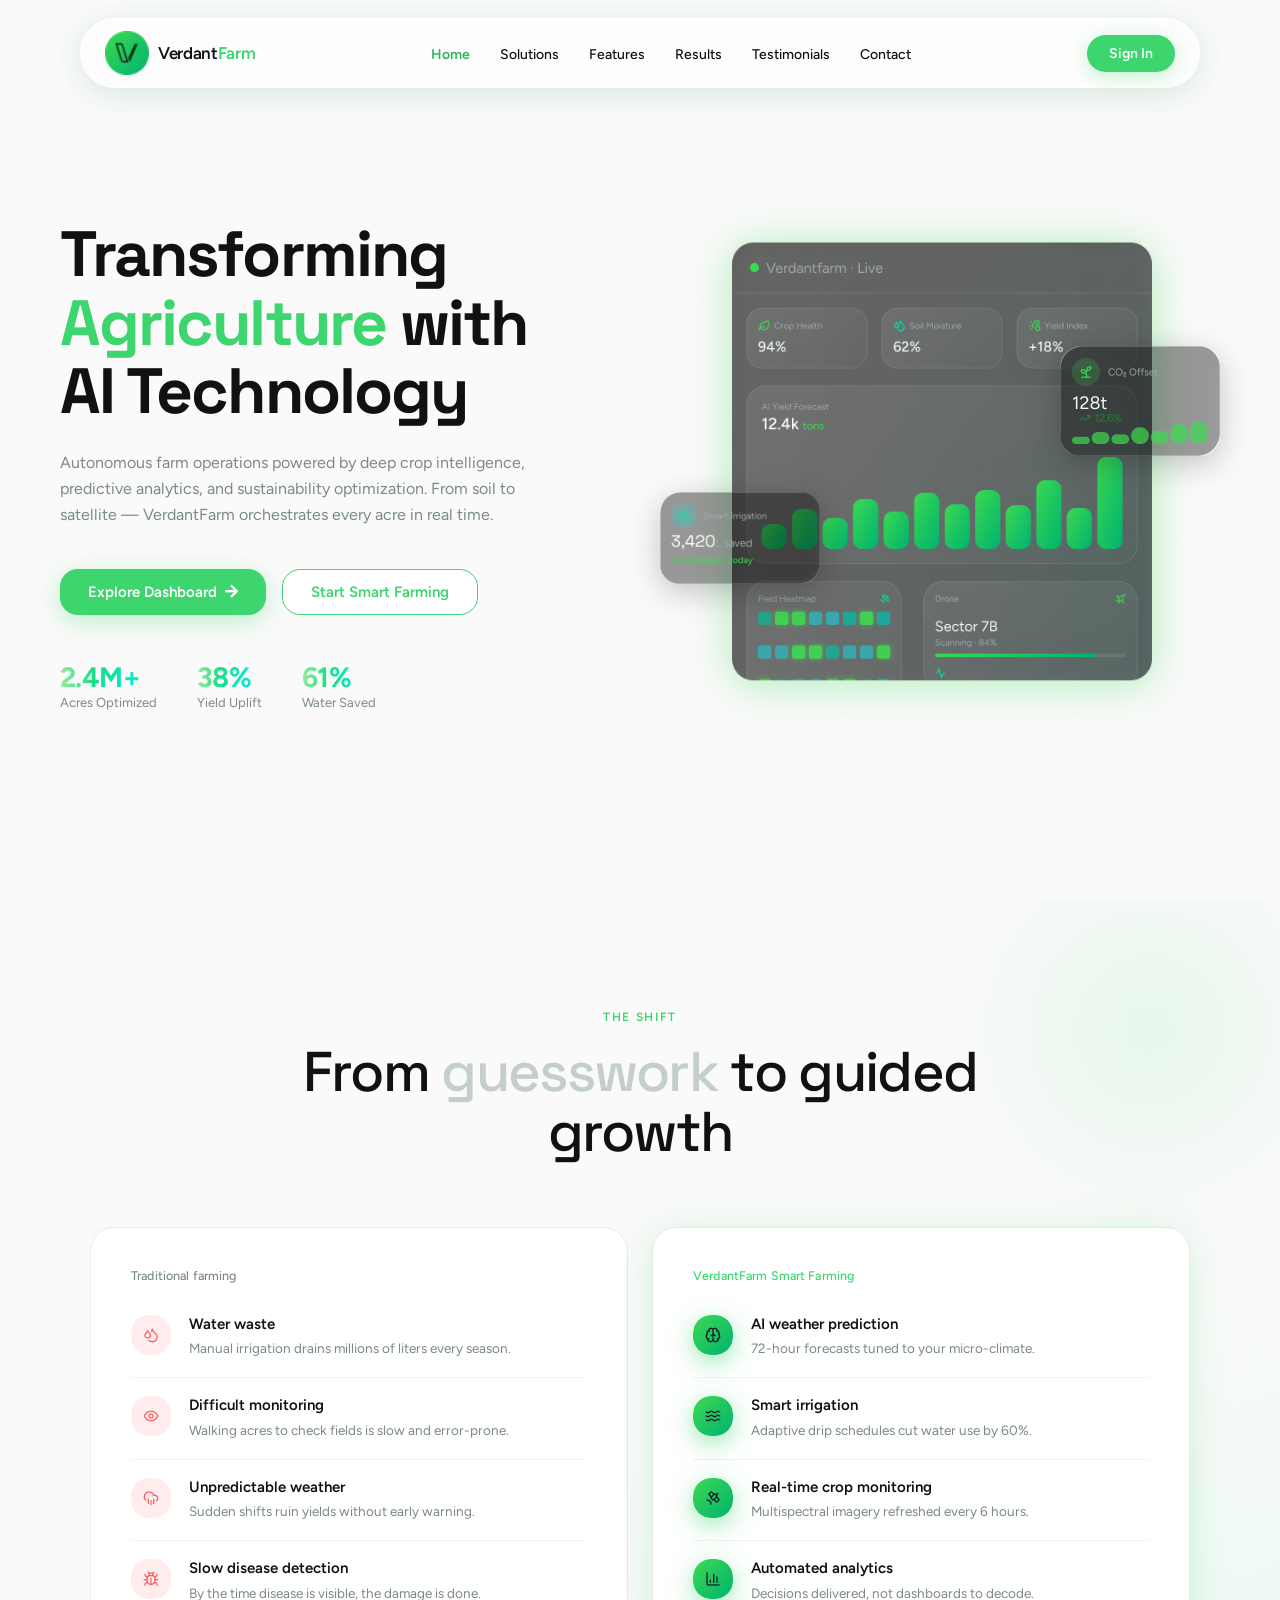
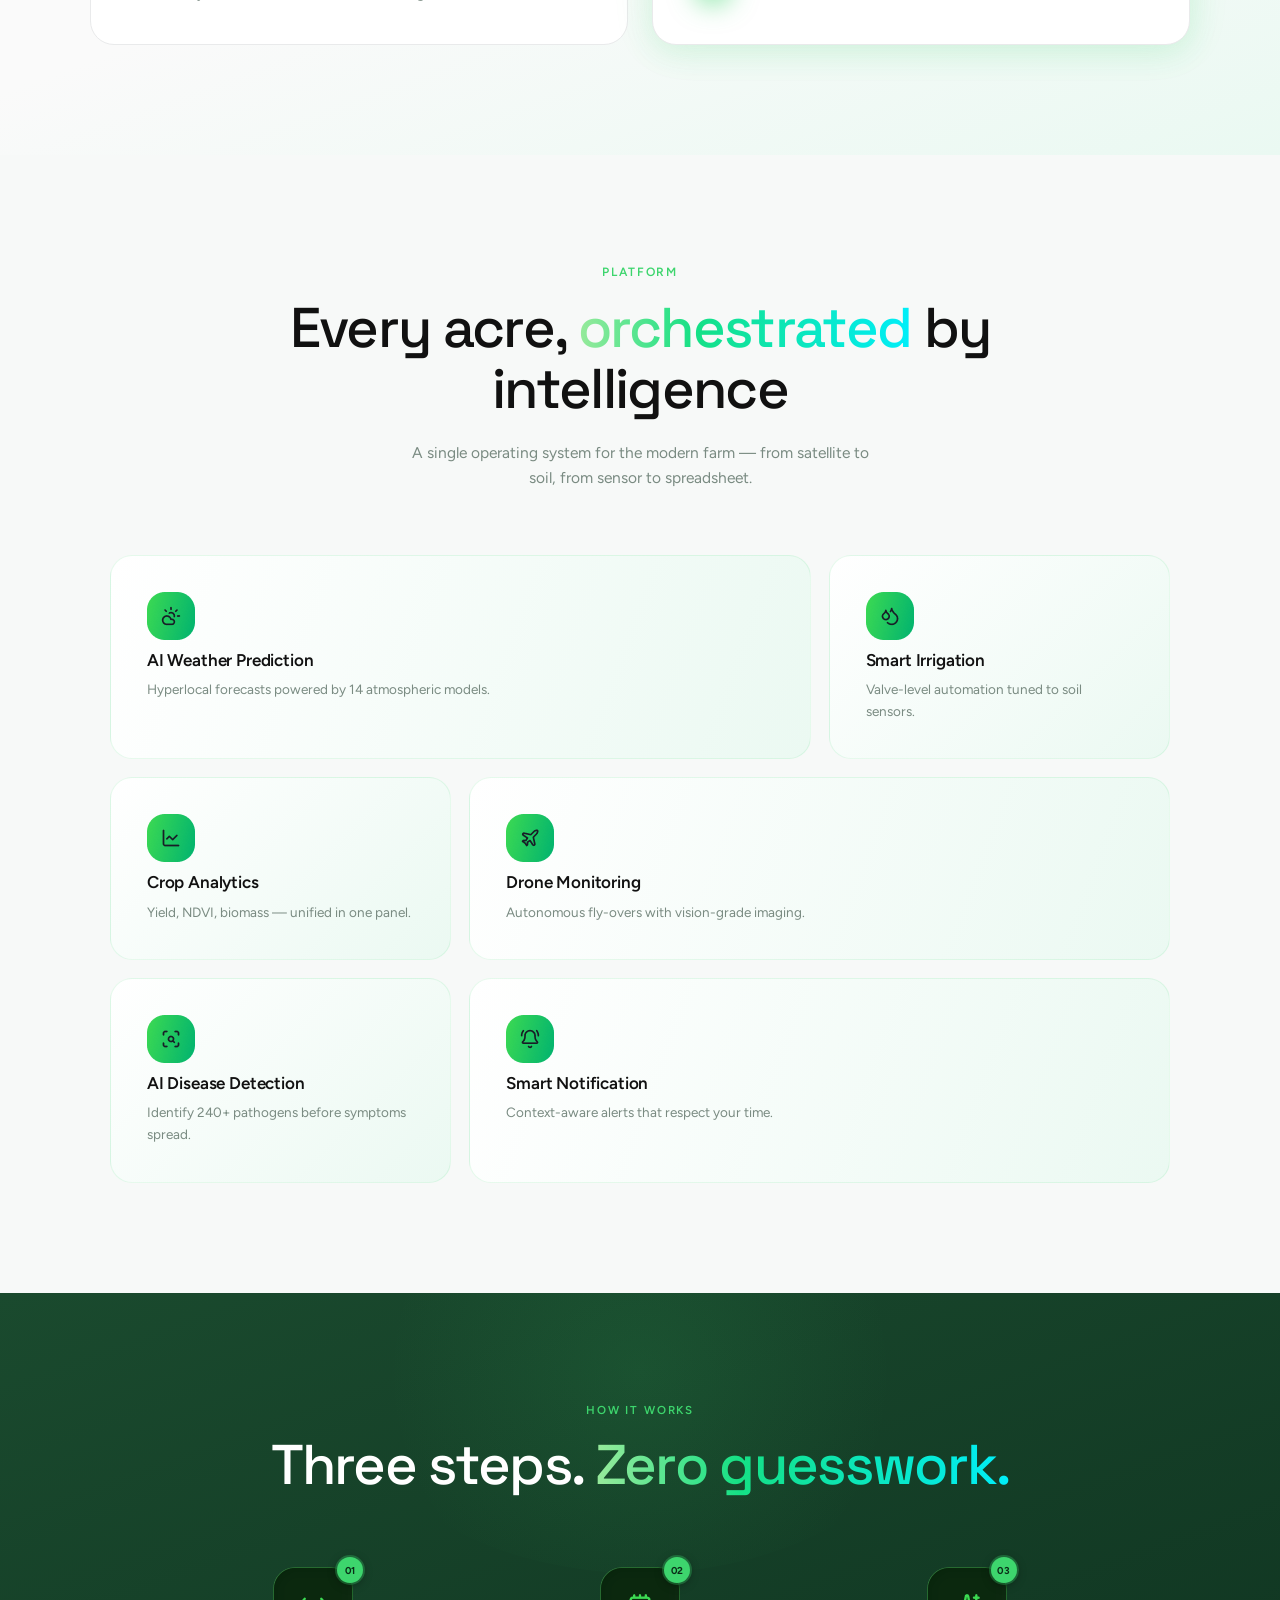
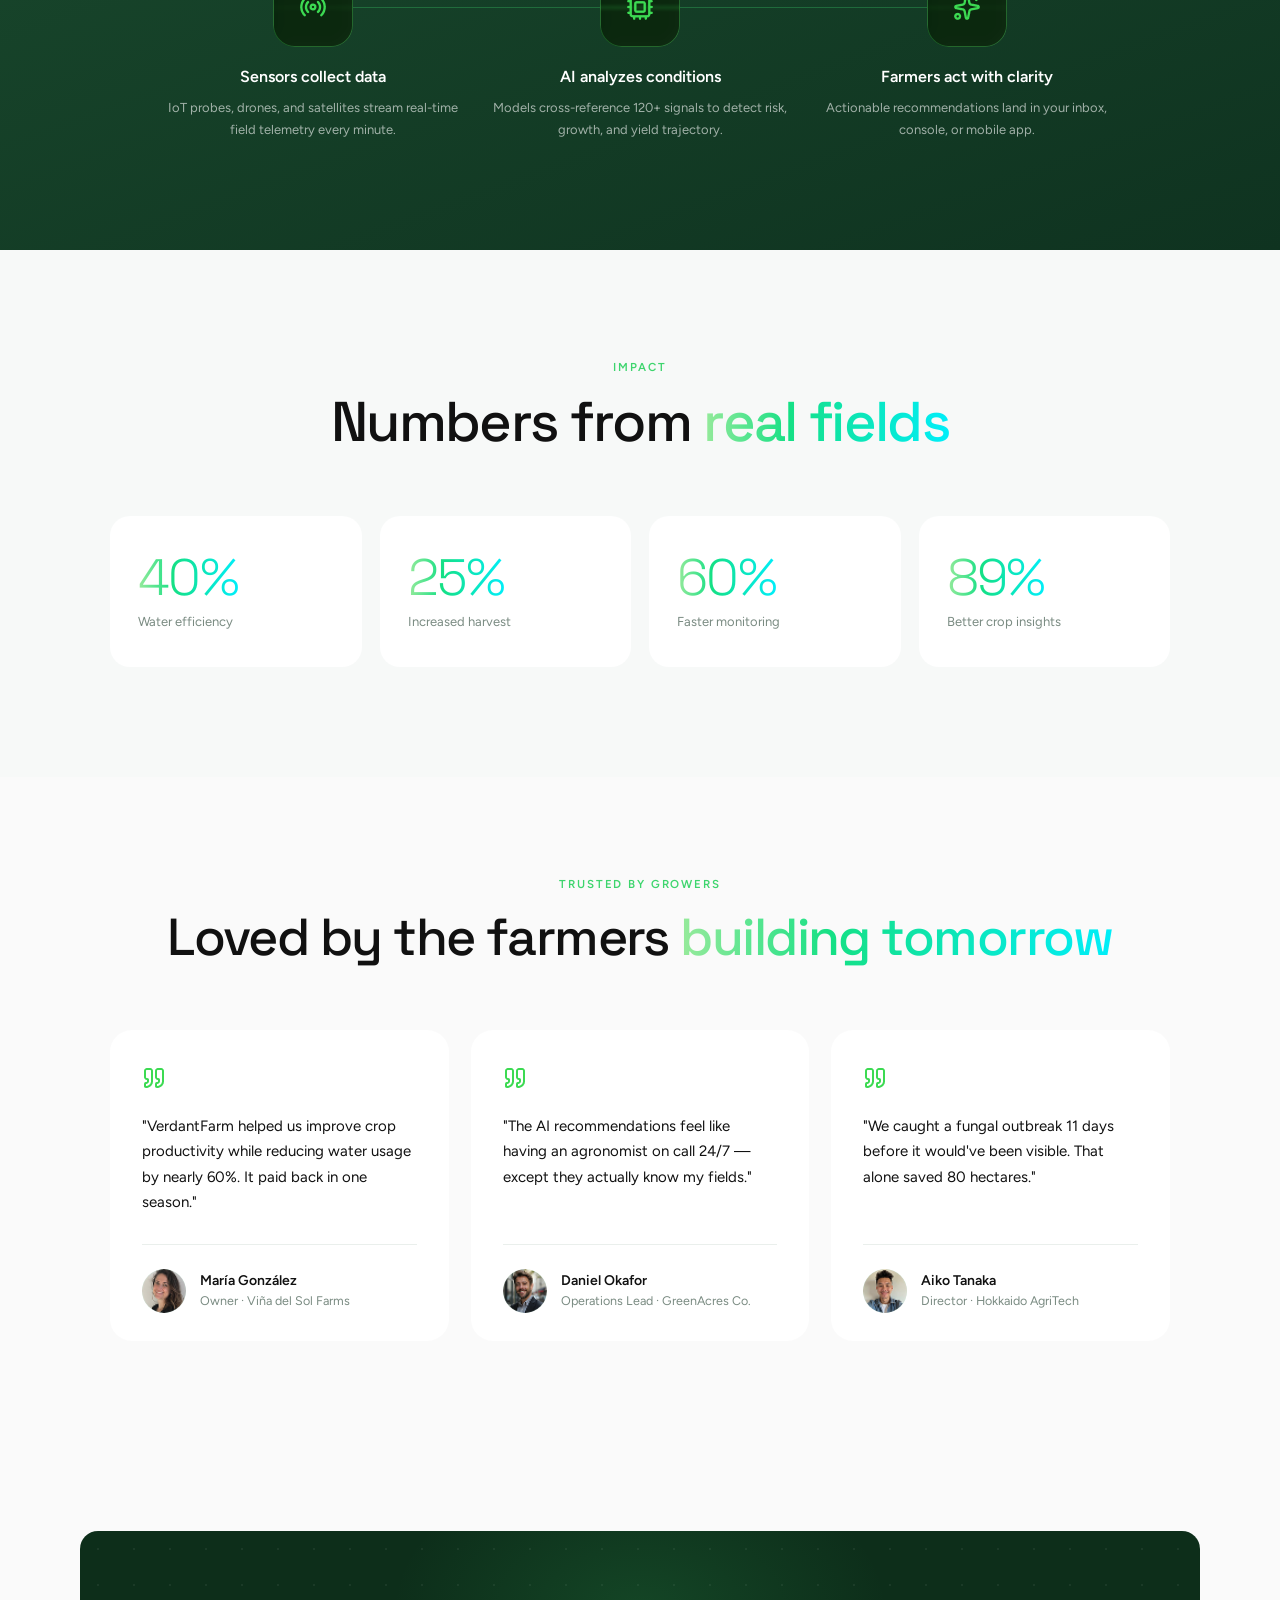
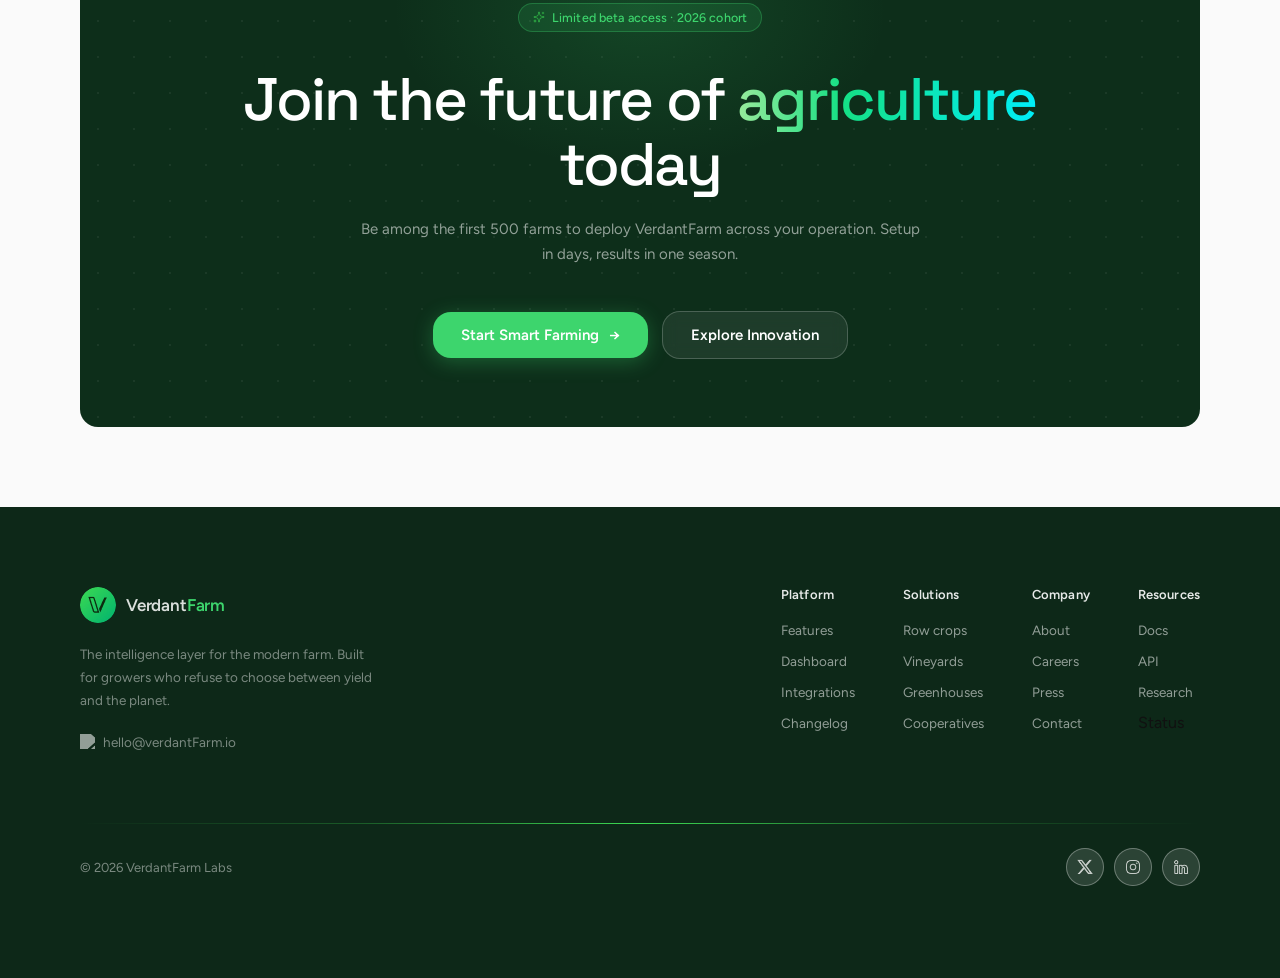
==== index.html @ 9d30378a "revisi-5" ====
<!doctype html>
<html lang="en">
  <head>
    <meta charset="UTF-8" />
    <meta name="viewport" content="width=device-width, initial-scale=1.0" />
    <title>VerdantFarm – Transforming Agriculture with AI Technology</title>

    <link rel="icon" href="resource/Logo.png" type="image/png">

    <link rel="preconnect" href="https://fonts.googleapis.com" />
    <link rel="preconnect" href="https://fonts.gstatic.com" crossorigin />
    <link href="https://fonts.googleapis.com/css2?family=Space+Grotesk:wght@400;500;600;700&family=Figtree:wght@300;400;500;600&display=swap" rel="stylesheet" />
    <link rel="stylesheet" href="https://cdnjs.cloudflare.com/ajax/libs/font-awesome/5.15.1/css/all.min.css" />

    <!-- jQuery -->
    <script src="https://cdnjs.cloudflare.com/ajax/libs/jquery/3.5.1/jquery.min.js"></script>

    <link rel="stylesheet" href="css/style.css" />
  </head>
  <body>

    <!-- ═══════════════ NAVBAR ═══════════════ -->
    <nav class="navbar" id="navbar">
      <a href="#" class="nav-logo">
        <img src="resource/Logo.png" alt="VerdantFarm Logo" class="img-logo" />
        <span class="nav-logo-text">Verdant<span>Farm</span></span>
      </a>

      <ul class="nav-links" id="nav-links">
        <li><a href="#home" class="nav-link active" data-section="home">Home</a></li>
        <li><a href="#solutions" class="nav-link" data-section="solutions">Solutions</a></li>
        <li><a href="#features" class="nav-link" data-section="features">Features</a></li>
        <li><a href="#results" class="nav-link" data-section="results">Results</a></li>
        <li><a href="#testimonials" class="nav-link" data-section="testimonials">Testimonials</a></li>
        <li><a href="#contact" class="nav-link" data-section="contact">Contact</a></li>
      </ul>

      <div class="nav-right">
        <a href="#" class="btn-signin">Sign In</a>
        <button class="hamburger" id="hamburger" aria-label="Toggle menu" aria-expanded="false">
          <span></span>
          <span></span>
          <span></span>
        </button>
      </div>
    </nav>

    <!-- Mobile Menu Overlay -->
    <div class="mobile-menu" id="mobile-menu">
      <ul class="mobile-nav-links">
        <li><a href="#home" class="mobile-nav-link" data-section="home">Home</a></li>
        <li><a href="#solutions" class="mobile-nav-link" data-section="solutions">Solutions</a></li>
        <li><a href="#features" class="mobile-nav-link" data-section="features">Features</a></li>
        <li><a href="#results" class="mobile-nav-link" data-section="results">Results</a></li>
        <li><a href="#testimonials" class="mobile-nav-link" data-section="testimonials">Testimonials</a></li>
        <li><a href="#contact" class="mobile-nav-link" data-section="contact">Contact</a></li>
      </ul>
      <a href="#" class="btn-signin mobile-signin">Sign In</a>
    </div>

    <!-- ═══════════════ HERO ═══════════════ -->
    <section class="hero" id="home">
      <div class="hero-left">
        <h1 class="hero-title">
          Transforming<br />
          <span class="accent">Agriculture</span> with<br />
          AI Technology
        </h1>
        <p class="hero-sub">
          Autonomous farm operations powered by deep crop intelligence,
          predictive analytics, and sustainability optimization. From soil to
          satellite — VerdantFarm orchestrates every acre in real time.
        </p>
        <div class="hero-cta">
          <a href="#" class="btn-primary">Explore Dashboard <i class="fas fa-arrow-right"></i></a>
          <a href="#" class="btn-outline">Start Smart Farming</a>
        </div>
        <div class="hero-stats">
          <div class="stat-item">
            <div class="stat-num">2.4M+</div>
            <div class="stat-label">Acres Optimized</div>
          </div>
          <div class="stat-item">
            <div class="stat-num">38%</div>
            <div class="stat-label">Yield Uplift</div>
          </div>
          <div class="stat-item">
            <div class="stat-num">61%</div>
            <div class="stat-label">Water Saved</div>
          </div>
        </div>
      </div>

      <div class="hero-right">
        <div class="glow-blob"></div>
        <div class="dashboard-wrapper">
          <img class="dashboard-img" src="resource/Hero-banner.png" alt="VerdantFarm Live Dashboard" />
          <div class="badge-co2">
            <img src="resource/div.absolute (1).png" alt="" />
          </div>
          <div class="badge-irrigation">
            <img src="resource/div.absolute (5).png" alt="" />
          </div>
        </div>
      </div>
    </section>

    <!-- ═══════════════ THE SHIFT ═══════════════ -->
    <section class="shift-section" id="solutions">
      <div class="shift-header">
        <p class="shift-eyebrow">The Shift</p>
        <h2 class="shift-title">From <span class="faded">guesswork</span> to guided<br />growth</h2>
      </div>

      <div class="shift-grid">
        <div class="card card-traditional">
          <p class="card-label">Traditional farming</p>
          <div class="feature-row">
            <img src="resource/pink-icon-1.png" alt="Water waste icon" />
            <div class="feature-text">
              <p class="feature-title">Water waste</p>
              <p class="feature-desc">Manual irrigation drains millions of liters every season.</p>
            </div>
          </div>
          <div class="feature-row">
            <img src="resource/pink-icon-2.png" alt="Monitoring icon" />
            <div class="feature-text">
              <p class="feature-title">Difficult monitoring</p>
              <p class="feature-desc">Walking acres to check fields is slow and error-prone.</p>
            </div>
          </div>
          <div class="feature-row">
            <img src="resource/pink-icon-3.png" alt="Weather icon" />
            <div class="feature-text">
              <p class="feature-title">Unpredictable weather</p>
              <p class="feature-desc">Sudden shifts ruin yields without early warning.</p>
            </div>
          </div>
          <div class="feature-row">
            <img src="resource/pink-icon-4.png" alt="Disease icon" />
            <div class="feature-text">
              <p class="feature-title">Slow disease detection</p>
              <p class="feature-desc">By the time disease is visible, the damage is done.</p>
            </div>
          </div>
        </div>

        <div class="card card-smart">
          <p class="card-label">VerdantFarm Smart Farming</p>
          <div class="feature-row">
            <img src="resource/green-icon-1.png" alt="AI weather icon" class="shadow-icon" />
            <div class="feature-text">
              <p class="feature-title">AI weather prediction</p>
              <p class="feature-desc">72-hour forecasts tuned to your micro-climate.</p>
            </div>
          </div>
          <div class="feature-row">
            <img src="resource/green-icon-2.png" alt="Irrigation icon" class="shadow-icon" />
            <div class="feature-text">
              <p class="feature-title">Smart irrigation</p>
              <p class="feature-desc">Adaptive drip schedules cut water use by 60%.</p>
            </div>
          </div>
          <div class="feature-row">
            <img src="resource/green-icon-3.png" alt="Crop monitoring icon" class="shadow-icon" />
            <div class="feature-text">
              <p class="feature-title">Real-time crop monitoring</p>
              <p class="feature-desc">Multispectral imagery refreshed every 6 hours.</p>
            </div>
          </div>
          <div class="feature-row">
            <img src="resource/green-icon-4.png" alt="Analytics icon" class="shadow-icon" />
            <div class="feature-text">
              <p class="feature-title">Automated analytics</p>
              <p class="feature-desc">Decisions delivered, not dashboards to decode.</p>
            </div>
          </div>
        </div>
      </div>
    </section>

    <!-- ═══════════════ PLATFORM ═══════════════ -->
    <section class="platform-section" id="features">
      <div class="platform-header">
        <p class="platform-eyebrow">Platform</p>
        <h2 class="platform-title">Every acre, <span class="grad-word">orchestrated</span> by<br />intelligence</h2>
        <p class="platform-sub">A single operating system for the modern farm — from satellite to soil, from sensor to spreadsheet.</p>
      </div>

      <div class="bento-grid">
        <div class="bento-card wide">
          <img src="resource/feature-icon-1.png" alt="AI Weather" class="feature-icon" />
          <p class="card-title">AI Weather Prediction</p>
          <p class="card-desc">Hyperlocal forecasts powered by 14 atmospheric models.</p>
        </div>
        <div class="bento-card">
          <img src="resource/feature-icon-2.png" alt="Smart Irrigation" class="feature-icon" />
          <p class="card-title">Smart Irrigation</p>
          <p class="card-desc">Valve-level automation tuned to soil sensors.</p>
        </div>
        <div class="bento-card">
          <img src="resource/feature-icon-3.png" alt="Crop Analytics" class="feature-icon" />
          <p class="card-title">Crop Analytics</p>
          <p class="card-desc">Yield, NDVI, biomass — unified in one panel.</p>
        </div>
        <div class="bento-card wide">
          <img src="resource/feature-icon-4.png" alt="Drone Monitoring" class="feature-icon" />
          <p class="card-title">Drone Monitoring</p>
          <p class="card-desc">Autonomous fly-overs with vision-grade imaging.</p>
        </div>
        <div class="bento-card">
          <img src="resource/feature-icon-5.png" alt="AI Disease Detection" class="feature-icon" />
          <p class="card-title">AI Disease Detection</p>
          <p class="card-desc">Identify 240+ pathogens before symptoms spread.</p>
        </div>
        <div class="bento-card wide">
          <img src="resource/feature-icon-6.png" alt="Smart Notification" class="feature-icon" />
          <p class="card-title">Smart Notification</p>
          <p class="card-desc">Context-aware alerts that respect your time.</p>
        </div>
      </div>
    </section>

    <!-- ═══════════════ HOW IT WORKS ═══════════════ -->
    <section class="how-section" id="results">
      <div class="how-header">
        <p class="how-eyebrow">How It Works</p>
        <h2 class="how-title">Three steps. <span class="grad-accent">Zero guesswork.</span></h2>
      </div>

      <div class="steps-row">
        <div class="step-item">
          <div class="step-img-wrap">
            <div class="step-badge">01</div>
            <img class="step-img" src="resource/Icon-1.png" alt="Sensors" />
          </div>
          <p class="step-title">Sensors collect data</p>
          <p class="step-desc">IoT probes, drones, and satellites stream real-time field telemetry every minute.</p>
        </div>
        <div class="step-item">
          <div class="step-img-wrap">
            <div class="step-badge">02</div>
            <img class="step-img" src="resource/Icon-2.png" alt="AI" />
          </div>
          <p class="step-title">AI analyzes conditions</p>
          <p class="step-desc">Models cross-reference 120+ signals to detect risk, growth, and yield trajectory.</p>
        </div>
        <div class="step-item">
          <div class="step-img-wrap">
            <div class="step-badge">03</div>
            <img class="step-img" src="resource/Icon-3.png" alt="Farmers" />
          </div>
          <p class="step-title">Farmers act with clarity</p>
          <p class="step-desc">Actionable recommendations land in your inbox, console, or mobile app.</p>
        </div>
      </div>
    </section>

    <!-- ═══════════════ IMPACT ═══════════════ -->
    <section class="impact-section" id="impact">
      <div class="impact-header">
        <p class="impact-eyebrow">Impact</p>
        <h2 class="impact-title">Numbers from <span class="grad-accent">real fields</span></h2>
      </div>

      <div class="stats-grid">
        <div class="stat-card">
          <div class="stat-number"><span class="count-up" data-target="40">0</span>%</div>
          <p class="stat-label">Water efficiency</p>
        </div>
        <div class="stat-card">
          <div class="stat-number"><span class="count-up" data-target="25">0</span>%</div>
          <p class="stat-label">Increased harvest</p>
        </div>
        <div class="stat-card">
          <div class="stat-number"><span class="count-up" data-target="60">0</span>%</div>
          <p class="stat-label">Faster monitoring</p>
        </div>
        <div class="stat-card">
          <div class="stat-number"><span class="count-up" data-target="90">0</span>%</div>
          <p class="stat-label">Better crop insights</p>
        </div>
      </div>
    </section>

    <!-- ═══════════════ TESTIMONIALS ═══════════════ -->
    <section class="testi-section" id="testimonials">
      <div class="testi-header">
        <p class="testi-eyebrow">Trusted by Growers</p>
        <h2 class="testi-title">Loved by the farmers <span class="grad-word">building tomorrow</span></h2>
      </div>

      <div class="testi-grid">
        <div class="testi-card">
          <span class="quote-icon"><img src="resource/quote.png" alt="" /></span>
          <p class="testi-quote">"VerdantFarm helped us improve crop productivity while reducing water usage by nearly 60%. It paid back in one season."</p>
          <div class="testi-divider"></div>
          <div class="testi-author">
            <img class="author-avatar" src="resource/pp-testimoni-1.png" alt="María González" />
            <div class="author-info">
              <p class="author-name">María González</p>
              <p class="author-role">Owner · Viña del Sol Farms</p>
            </div>
          </div>
        </div>

        <div class="testi-card featured">
          <span class="quote-icon"><img src="resource/quote.png" alt="" /></span>
          <p class="testi-quote">"The AI recommendations feel like having an agronomist on call 24/7 — except they actually know my fields."</p>
          <div class="testi-divider"></div>
          <div class="testi-author">
            <img class="author-avatar" src="resource/pp-testimoni-2.png" alt="Daniel Okafor" />
            <div class="author-info">
              <p class="author-name">Daniel Okafor</p>
              <p class="author-role">Operations Lead · GreenAcres Co.</p>
            </div>
          </div>
        </div>

        <div class="testi-card">
          <span class="quote-icon"><img src="resource/quote.png" alt="" /></span>
          <p class="testi-quote">"We caught a fungal outbreak 11 days before it would've been visible. That alone saved 80 hectares."</p>
          <div class="testi-divider"></div>
          <div class="testi-author">
            <img class="author-avatar" src="resource/pp-testimoni-3.png" alt="Aiko Tanaka" />
            <div class="author-info">
              <p class="author-name">Aiko Tanaka</p>
              <p class="author-role">Director · Hokkaido AgriTech</p>
            </div>
          </div>
        </div>
      </div>
    </section>

    <!-- ═══════════════ CTA ═══════════════ -->
    <section class="cta-section" id="contact">
      <div class="cta-card">
        <div class="cta-badge">
          <img src="resource/icon-CTA.png" alt="" />
          <span class="badge-label">Limited beta access · 2026 cohort</span>
        </div>
        <h2 class="cta-title">Join the future of <span class="grad-word">agriculture</span><br />today</h2>
        <p class="cta-sub">Be among the first 500 farms to deploy VerdantFarm across your operation. Setup in days, results in one season.</p>
        <div class="cta-buttons">
          <a href="#" class="btn-cta-primary">Start Smart Farming <span class="arrow">→</span></a>
          <a href="#" class="btn-cta-outline">Explore Innovation</a>
        </div>
      </div>
    </section>

    <!-- ═══════════════ FOOTER ═══════════════ -->
    <footer class="site-footer">
      <div class="footer-top">
        <div class="footer-brand">
          <a href="#" class="footer-logo">
            <img src="resource/Logo.png" alt="VerdantFarm Logo" />
            <span class="footer-logo-text">Verdant<span>Farm</span></span>
          </a>
          <p class="footer-desc">The intelligence layer for the modern farm. Built for growers who refuse to choose between yield and the planet.</p>
          <a href="mailto:hello@verdantFarm.io" class="footer-email">
            <img src="https://cdn-icons-png.flaticon.com/512/561/561127.png" alt="email" />
            hello@verdantFarm.io
          </a>
        </div>

        <nav class="footer-nav">
          <div class="nav-col">
            <p class="nav-col-heading">Platform</p>
            <ul>
              <li><a>Features</a></li>
              <li><a>Dashboard</a></li>
              <li><a>Integrations</a></li>
              <li><a>Changelog</a></li>
            </ul>
          </div>
          <div class="nav-col">
            <p class="nav-col-heading">Solutions</p>
            <ul>
              <li><a>Row crops</a></li>
              <li><a>Vineyards</a></li>
              <li><a>Greenhouses</a></li>
              <li><a>Cooperatives</a></li>
            </ul>
          </div>
          <div class="nav-col">
            <p class="nav-col-heading">Company</p>
            <ul>
              <li><a>About</a></li>
              <li><a>Careers</a></li>
              <li><a>Press</a></li>
              <li><a>Contact</a></li>
            </ul>
          </div>
          <div class="nav-col">
            <p class="nav-col-heading">Resources</p>
            <ul>
              <li><a>Docs</a></li>
              <li><a>API</a></li>
              <li><a>Research</a></li>
              <li><a></a>Status</a></li>
            </ul>
          </div>
        </nav>
      </div>

      <hr class="footer-divider" />

      <div class="footer-bottom">
        <p class="footer-copy">© 2026 VerdantFarm Labs</p>
        <div class="footer-socials">
          <a class="social-btn" aria-label="X (Twitter)">
            <img src="resource/twiter.png" alt="X" />
          </a>
          <a class="social-btn" aria-label="Instagram">
            <img src="resource/instagram.png" alt="Instagram" />
          </a>
          <a class="social-btn" aria-label="LinkedIn">
            <img src="resource/linkedin.png" alt="LinkedIn" />
          </a>
        </div>
      </div>
    </footer>

    <!-- ═══════════════ SCRIPTS ═══════════════ -->
    <script>
      $(function () {
        var counted = false;

        /* ── 1. Sticky navbar on scroll ── */
        $(window).on('scroll.navbar', function () {
          if ($(this).scrollTop() > 30) {
            $('#navbar').addClass('scrolled');
          } else {
            $('#navbar').removeClass('scrolled');
          }
        });

        /* ── 2. Active nav link on scroll (IntersectionObserver) ── */
        var sections = [];
        $('.nav-link').each(function () {
          var id = $(this).data('section');
          if ($('#' + id).length) sections.push(document.getElementById(id));
        });

        function setActive(id) {
          $('.nav-link').removeClass('active');
          $('.nav-link[data-section="' + id + '"]').addClass('active');
        }

        if ('IntersectionObserver' in window && sections.length) {
          var visibleRatio = {};
          var observer = new IntersectionObserver(function (entries) {
            entries.forEach(function (entry) {
              visibleRatio[entry.target.id] = entry.intersectionRatio;
            });
            var maxRatio = 0, activeId = sections[0].id;
            sections.forEach(function (sec) {
              var r = visibleRatio[sec.id] || 0;
              if (r > maxRatio) { maxRatio = r; activeId = sec.id; }
            });
            setActive(activeId);
          }, { threshold: [0, 0.1, 0.2, 0.3, 0.4, 0.5, 0.6, 0.7, 0.8, 0.9, 1.0] });
          sections.forEach(function (sec) { observer.observe(sec); });
        } else {
          $(window).on('scroll.activenav', function () {
            var scrollY = $(this).scrollTop() + 80;
            var current = sections[0].id;
            sections.forEach(function (sec) {
              if ($(sec).offset().top <= scrollY) current = sec.id;
            });
            setActive(current);
          });
        }

        /* ── 3. Smooth scroll on nav link click ── */
        $(document).on('click', '.nav-link, .mobile-nav-link', function (e) {
          var target = $(this).attr('href');
          if (target && target !== '#' && $(target).length) {
            e.preventDefault();
            var offset = $(target).offset().top - 90;
            $('html, body').animate({ scrollTop: offset }, 500, 'swing');
            // Tutup mobile menu
            $('#hamburger').removeClass('open').attr('aria-expanded', false);
            $('#mobile-menu').removeClass('open');
            $('body').css('overflow', '');
          }
        });

        /* ── 4. Hamburger menu ── */
        $('#hamburger').on('click', function () {
          var isOpen = $(this).toggleClass('open').hasClass('open');
          $('#mobile-menu').toggleClass('open');
          $(this).attr('aria-expanded', isOpen);
          $('body').css('overflow', isOpen ? 'hidden' : '');
        });

        /* ── 5. Count-up animation ── */
        function runCountUp() {
          if (counted) return;
          var impactTop = $('#impact').offset().top;
          var windowBottom = $(window).scrollTop() + $(window).height();
          if (windowBottom >= impactTop - 80) {
            counted = true;
            $('.count-up').each(function () {
              var $el = $(this);
              var target = parseInt($el.data('target'), 10);
              var duration = 1800, startTime = null;
              function step(timestamp) {
                if (!startTime) startTime = timestamp;
                var progress = Math.min((timestamp - startTime) / duration, 1);
                var eased = 1 - Math.pow(1 - progress, 3);
                $el.text(Math.round(eased * target));
                if (progress < 1) requestAnimationFrame(step);
                else $el.text(target);
              }
              requestAnimationFrame(step);
            });
          }
        }
        $(window).on('scroll.countup', runCountUp);
        runCountUp();
      });
    </script>
  </body>
</html>
---- css/style.css ----
/* ══════════════════════════════════════════════════
   RESET & VARIABLES
══════════════════════════════════════════════════ */
*, *::before, *::after {
  box-sizing: border-box;
  margin: 0;
  padding: 0;
}

:root {
  --green:           #3dd56d;
  --green-dark:      #28b85a;
  --dark:            #111111;
  --text-muted:      #7a8b82;
  --white:           #ffffff;
  --divider:         #EAEFEC;
  --grad-brand:      linear-gradient(90deg, #98ea9b 0%, #15e085 35%, #00eef9 100%);
  --font-hero:       "Space Grotesk", sans-serif;
  --font-body:       "Figtree", sans-serif;

  /* Section backgrounds */
  --s3-bg:           #f7f9f8;
  --s4-bg-from:      #1a4a2e;
  --s4-bg-to:        #0f3320;
  --s4-text:         #ffffff;
  --s4-text-muted:   rgba(255,255,255,0.6);
  --s5-bg:           #f7f9f8;
  --testi-bg:        #fafafa;
  --s5-text-muted:   #7a8b82;
  --text-sub:        #7a8b82;

  /* Cards */
  --card-grad-dir:   135deg;
  --card-grad-from:  #ffffff;
  --card-grad-to:    #ebf9f2;
  --card-border:     rgba(61,213,109,0.12);
  --card-border-hover: rgba(61,213,109,0.32);
  --card-bg:         #ffffff;

  /* CTA section */
  --page-bg:         #F2F7F4;
  --cta-card-bg:     #0D2E1A;
  --cta-card-radius: 18px;
  --glow-color:      rgba(61,213,109,0.28);
  --grid-dot:        rgba(255,255,255,0.06);
  --badge-bg:        rgba(61,213,109,0.12);
  --badge-border:    rgba(61,213,109,0.30);
  --badge-text:      #3DD56D;
  --title-color:     #ffffff;
  --sub-color:       rgba(255,255,255,0.55);
  --grad-from:       #98EA9B;
  --grad-mid:        #15E085;
  --grad-to:         #00EEF9;
  --btn-primary-bg:  #3DD56D;
  --btn-primary-text:#ffffff;
  --btn-outline-bg:  rgba(255,255,255,0.07);
  --btn-outline-border: rgba(255,255,255,0.20);
  --btn-outline-text:#ffffff;

  /* Footer */
  --footer-bg:        #0D2818;
  --footer-text:      rgba(255,255,255,0.85);
  --footer-muted:     rgba(255,255,255,0.45);
  --footer-link:      rgba(255,255,255,0.55);
  --footer-link-hover:rgba(255,255,255,0.90);
  --footer-heading:   rgba(255,255,255,0.90);
  --divider-mid:      rgba(255,255,255,0.18);
  --logo-green:       #3DD56D;
  --social-border:    rgba(255,255,255,0.18);
  --social-bg:        rgba(255,255,255,0.06);
  --social-bg-hover:  rgba(255,255,255,0.12);
}

html { scroll-behavior: smooth; }

body {
  font-family: var(--font-body);
  background: var(--testi-bg);
  min-height: 100vh;
  color: var(--dark);
  overflow-x: hidden;
}

/* ══════════════════════════════════════════════════
   NAVBAR
══════════════════════════════════════════════════ */
.navbar {
  position: fixed;
  top: 18px;
  left: 50%;
  transform: translateX(-50%);
  width: calc(100% - 80px);
  max-width: 1120px;
  z-index: 1000;
  display: flex;
  align-items: center;
  justify-content: space-between;
  padding: 12px 24px;
  border-radius: 60px;
  height: 70px;
  background: rgba(255,255,255,0.52);
  backdrop-filter: blur(20px) saturate(180%);
  -webkit-backdrop-filter: blur(20px) saturate(180%);
  border: 1px solid rgba(255,255,255,0.78);
  box-shadow: 0 4px 32px rgba(61,213,109,0.1), 0 1.5px 0 rgba(255,255,255,0.7) inset, 0 8px 40px rgba(0,0,0,0.07);
  transition: top 0.35s ease, box-shadow 0.35s ease, background 0.35s ease;
}

.navbar.scrolled {
  top: 10px;
  background: rgba(255,255,255,0.72);
  box-shadow: 0 8px 48px rgba(61,213,109,0.14), 0 1.5px 0 rgba(255,255,255,0.8) inset, 0 12px 48px rgba(0,0,0,0.1);
}

.nav-logo {
  display: flex;
  align-items: center;
  gap: 9px;
  text-decoration: none;
  flex-shrink: 0;
}

.img-logo {
  width: auto;
  height: 44px;
}

.nav-logo-text {
  font-family: var(--font-body);
  font-size: 17px;
  font-weight: 600;
  color: var(--dark);
  letter-spacing: -0.02em;
}

.nav-logo-text span { color: var(--green); }

.nav-links {
  display: flex;
  align-items: center;
  gap: 4px;
  list-style: none;
}

.nav-links li a {
  font-family: var(--font-body);
  font-size: 14px;
  font-weight: 500;
  color: var(--dark);
  text-decoration: none;
  padding: 7px 13px;
  border-radius: 30px;
  transition: color 0.2s, background 0.2s;
}

.nav-links li a:hover { color: var(--green-dark); background: rgba(61,213,109,0.1); }
.nav-links li a.active { color: var(--green-dark); font-weight: 600; }

.nav-right {
  display: flex;
  align-items: center;
  gap: 12px;
}

.btn-signin {
  font-family: var(--font-body);
  font-size: 14px;
  font-weight: 600;
  color: #fff;
  background: var(--green);
  border: none;
  padding: 10px 22px;
  border-radius: 30px;
  cursor: pointer;
  text-decoration: none;
  transition: background 0.2s, transform 0.15s, box-shadow 0.2s;
  box-shadow: 0 4px 18px rgba(61,213,109,0.3);
  white-space: nowrap;
}

.btn-signin:hover {
  background: var(--green-dark);
  transform: translateY(-1px);
  box-shadow: 0 6px 24px rgba(61,213,109,0.4);
}

/* ── Hamburger ── */
.hamburger {
  display: none;
  flex-direction: column;
  justify-content: center;
  align-items: center;
  gap: 5px;
  width: 40px;
  height: 40px;
  border-radius: 50%;
  border: 1.5px solid rgba(61,213,109,0.3);
  background: rgba(255,255,255,0.6);
  cursor: pointer;
  padding: 0;
  flex-shrink: 0;
  transition: background 0.2s, border-color 0.2s;
}

.hamburger:hover {
  background: rgba(61,213,109,0.08);
  border-color: rgba(61,213,109,0.5);
}

.hamburger span {
  display: block;
  width: 18px;
  height: 2px;
  background: var(--dark);
  border-radius: 2px;
  transition: transform 0.35s cubic-bezier(0.23, 1, 0.32, 1), opacity 0.25s ease, width 0.3s ease;
  transform-origin: center;
}

/* Hamburger → X animation */
.hamburger.open span:nth-child(1) { transform: translateY(7px) rotate(45deg); }
.hamburger.open span:nth-child(2) { opacity: 0; width: 0; }
.hamburger.open span:nth-child(3) { transform: translateY(-7px) rotate(-45deg); }

/* ── Mobile Menu ── */
.mobile-menu {
  position: fixed;
  top: 0;
  left: 0;
  width: 100%;
  height: 100%;
  z-index: 999;
  background: rgba(255,255,255,0.97);
  backdrop-filter: blur(24px) saturate(180%);
  -webkit-backdrop-filter: blur(24px) saturate(180%);
  display: flex;
  flex-direction: column;
  align-items: center;
  justify-content: center;
  gap: 12px;
  opacity: 0;
  pointer-events: none;
  transform: scale(1.04);
  transition: opacity 0.35s cubic-bezier(0.23, 1, 0.32, 1), transform 0.35s cubic-bezier(0.23, 1, 0.32, 1);
}

.mobile-menu.open {
  opacity: 1;
  pointer-events: all;
  transform: scale(1);
}

.mobile-nav-links {
  list-style: none;
  display: flex;
  flex-direction: column;
  align-items: center;
  gap: 4px;
  width: 100%;
  padding: 0 32px;
}

.mobile-nav-link {
  display: block;
  font-family: var(--font-hero);
  font-size: 28px;
  font-weight: 600;
  color: var(--dark);
  text-decoration: none;
  padding: 12px 24px;
  border-radius: 16px;
  letter-spacing: -0.02em;
  transition: color 0.2s, background 0.2s;
  text-align: center;
  width: 100%;
}

.mobile-nav-link:hover {
  color: var(--green);
  background: rgba(61,213,109,0.08);
}

.mobile-signin {
  margin-top: 16px;
  font-size: 16px;
  padding: 14px 40px;
}

/* ══════════════════════════════════════════════════
   HERO
══════════════════════════════════════════════════ */
.hero {
  min-height: 100vh;
  display: flex;
  align-items: center;
  justify-content: center;
  padding: 110px 60px 80px;
  max-width: 1300px;
  margin: 0 auto;
  gap: 48px;
}

.hero-left { flex: 1; max-width: 600px; }

.hero-title {
  font-family: var(--font-hero);
  font-size: clamp(38px, 5.5vw, 64px);
  font-weight: 700;
  line-height: 1.07;
  letter-spacing: -0.03em;
  color: var(--dark);
  margin-bottom: 24px;
}

.hero-title .accent { color: var(--green); }

.hero-sub {
  font-family: var(--font-body);
  font-size: 16px;
  line-height: 1.65;
  color: var(--text-muted);
  max-width: 480px;
  margin-bottom: 40px;
}

.hero-cta {
  display: flex;
  gap: 16px;
  align-items: center;
  flex-wrap: wrap;
  margin-bottom: 48px;
}

.btn-primary {
  display: inline-flex;
  align-items: center;
  gap: 8px;
  font-family: var(--font-body);
  font-size: 15px;
  font-weight: 600;
  color: #fff;
  background: var(--green);
  padding: 14px 28px;
  border-radius: 18px;
  text-decoration: none;
  border: none;
  cursor: pointer;
  transition: background 0.2s, transform 0.15s, box-shadow 0.2s;
  box-shadow: 0 6px 24px rgba(61,213,109,0.32);
}

.btn-primary:hover {
  background: var(--green-dark);
  transform: translateY(-2px);
  box-shadow: 0 10px 32px rgba(61,213,109,0.4);
}

.btn-outline {
  display: inline-flex;
  align-items: center;
  gap: 8px;
  font-family: var(--font-body);
  font-size: 15px;
  font-weight: 600;
  color: var(--green);
  background: var(--white);
  padding: 13px 28px;
  border-radius: 18px;
  text-decoration: none;
  cursor: pointer;
  border: 1.8px solid var(--green);
  transition: border-color 0.2s, background 0.2s, transform 0.15s, color 0.2s;
}

.btn-outline:hover {
  color: var(--white);
  background: var(--green);
  transform: translateY(-2px);
}

.hero-stats {
  display: flex;
  gap: 40px;
  flex-wrap: wrap;
}

.stat-num {
  font-family: var(--font-body);
  font-size: 28px;
  font-weight: 700;
  background: var(--grad-brand);
  -webkit-background-clip: text;
  -webkit-text-fill-color: transparent;
  background-clip: text;
  letter-spacing: -0.02em;
  line-height: 1;
  margin-bottom: 4px;
}

.stat-label {
  font-family: var(--font-body);
  font-size: 13px;
  color: var(--text-muted);
}

.hero-right {
  flex: 1;
  display: flex;
  justify-content: center;
  align-items: center;
  position: relative;
}

.dashboard-wrapper {
  position: relative;
  width: 100%;
  max-width: 520px;
}

.dashboard-img {
  width: 100%;
  border-radius: 20px;
  display: block;
  object-fit: cover;
}

.badge-co2 {
  position: absolute;
  width: 160px;
  top: 150px;
  right: -18px;
  border-radius: 20px;
  display: flex;
  flex-direction: column;
  box-shadow: 0 8px 32px rgba(0,0,0,0.22);
  animation: float 3s ease-in-out infinite;
}

.badge-irrigation {
  position: absolute;
  width: 160px;
  bottom: 150px;
  left: -22px;
  border-radius: 20px;
  display: flex;
  flex-direction: column;
  box-shadow: 0 8px 32px rgba(0,0,0,0.22);
  animation: float 3s ease-in-out infinite;
}

.glow-blob {
  position: absolute;
  width: 350px;
  height: 350px;
  border-radius: 50%;
  background: radial-gradient(circle, rgba(61,213,109,0.25) 0%, transparent 70%);
  top: 50%;
  left: 50%;
  transform: translate(-50%,-50%);
  pointer-events: none;
  filter: blur(40px);
  z-index: -1;
}

@keyframes float {
  0%, 100% { transform: translateY(0); }
  50%       { transform: translateY(-8px); }
}

/* ══════════════════════════════════════════════════
   THE SHIFT
══════════════════════════════════════════════════ */
.shift-section {
  width: 100%;
  padding: 110px 80px;
  background: linear-gradient(160deg, #fafafa 60%, #eaf9f2 100%);
  position: relative;
  overflow: hidden;
}

.shift-section::before {
  content: "";
  position: absolute;
  top: -80px; right: -80px;
  width: 420px; height: 420px;
  border-radius: 50%;
  background: radial-gradient(circle, rgba(61,213,109,0.1) 0%, transparent 70%);
  pointer-events: none;
}

.shift-header {
  text-align: center;
  margin-bottom: 64px;
}

.shift-eyebrow {
  font-size: 12px;
  font-weight: 600;
  letter-spacing: 0.14em;
  text-transform: uppercase;
  color: var(--green);
  margin-bottom: 18px;
}

.shift-title {
  font-family: var(--font-hero);
  font-size: clamp(32px, 5vw, 56px);
  font-weight: 500;
  line-height: 1.08;
  letter-spacing: -0.03em;
  color: var(--dark);
}

.shift-title .faded { color: #c5cfc9; }

.shift-grid {
  display: grid;
  grid-template-columns: 1fr 1fr;
  gap: 24px;
  max-width: 1100px;
  margin: 0 auto;
}

.card {
  border-radius: 24px;
  padding: 40px;
  display: flex;
  flex-direction: column;
}

.card-label {
  font-size: 12.5px;
  font-weight: 500;
  letter-spacing: 0.01em;
  margin-bottom: 32px;
}

.card-traditional {
  background: #ffffff;
  border: 1px solid #e9eaeb;
}

.card-traditional .card-label { color: var(--text-muted); }

.card-smart {
  background: #ffffff;
  border: 1px solid #e9eaeb;
  box-shadow: 0 10px 30px rgba(61,213,109,0.1), 0 0 40px rgba(61,213,109,0.12);
}

.card-smart .card-label { color: var(--green); }

.feature-row {
  display: flex;
  align-items: flex-start;
  gap: 18px;
  padding: 18px 0;
  border-bottom: 1px solid #f2f5f3;
}

.feature-row:last-child { border-bottom: none; padding-bottom: 0; }
.feature-row:first-of-type { padding-top: 0; }

.shadow-icon {
  box-shadow: 0 7px 25px rgba(61,213,109,0.5);
  border-radius: 18px;
}

.feature-title {
  font-size: 15px;
  font-weight: 600;
  color: var(--dark);
  margin-bottom: 4px;
  line-height: 1.3;
}

.feature-desc {
  font-size: 13.5px;
  color: var(--text-muted);
  line-height: 1.55;
}

/* ══════════════════════════════════════════════════
   PLATFORM
══════════════════════════════════════════════════ */
.platform-section {
  width: 100%;
  padding: 110px 80px;
  background: var(--s3-bg);
}

.platform-header {
  text-align: center;
  margin-bottom: 64px;
}

.platform-eyebrow {
  font-size: 12px;
  font-weight: 600;
  letter-spacing: 0.14em;
  text-transform: uppercase;
  color: var(--green);
  margin-bottom: 18px;
}

.platform-title {
  font-family: var(--font-hero);
  font-size: clamp(32px, 4.8vw, 56px);
  font-weight: 500;
  line-height: 1.1;
  letter-spacing: -0.03em;
  color: var(--dark);
  margin-bottom: 20px;
}

.platform-title .grad-word,
.testi-title .grad-word,
.cta-title .grad-word {
  background: var(--grad-brand);
  -webkit-background-clip: text;
  -webkit-text-fill-color: transparent;
  background-clip: text;
}

.platform-sub {
  font-size: 15.5px;
  line-height: 1.65;
  color: var(--text-muted);
  max-width: 460px;
  margin: 0 auto;
}

.bento-grid {
  display: grid;
  grid-template-columns: 1fr 1fr 1fr;
  gap: 18px;
  max-width: 1060px;
  margin: 0 auto;
}

.bento-card {
  border-radius: 22px;
  padding: 36px;
  background: linear-gradient(var(--card-grad-dir), var(--card-grad-from), var(--card-grad-to));
  border: 1.5px solid var(--card-border);
  display: flex;
  flex-direction: column;
  transition: border-color 0.25s, box-shadow 0.25s, transform 0.25s;
  cursor: default;
}

.bento-card:hover {
  border-color: var(--card-border-hover);
  box-shadow: 0 8px 40px rgba(61,213,109,0.1);
  transform: translateY(-3px);
}

.bento-card.wide {
  grid-column: span 2;
  --card-grad-dir: 110deg;
}

.feature-icon {
  width: 48px;
  height: 48px;
  object-fit: contain;
  margin-bottom: 10px;
}

.card-title {
  font-size: 17px;
  font-weight: 600;
  color: var(--dark);
  letter-spacing: -0.01em;
  margin-bottom: 8px;
  line-height: 1.25;
}

.card-desc {
  font-size: 13.5px;
  line-height: 1.6;
  color: var(--text-muted);
}

/* ══════════════════════════════════════════════════
   HOW IT WORKS
══════════════════════════════════════════════════ */
.how-section {
  width: 100%;
  padding: 110px 80px;
  background: linear-gradient(160deg, var(--s4-bg-from) 0%, var(--s4-bg-to) 100%);
  position: relative;
  overflow: hidden;
}

.how-section::before {
  content: "";
  position: absolute;
  top: -120px; left: 50%;
  transform: translateX(-50%);
  width: 600px; height: 400px;
  border-radius: 50%;
  background: radial-gradient(circle, rgba(61,213,109,0.1) 0%, transparent 70%);
  pointer-events: none;
}

.how-header {
  text-align: center;
  margin-bottom: 72px;
  position: relative;
  z-index: 1;
}

.how-eyebrow {
  font-size: 11.5px;
  font-weight: 600;
  letter-spacing: 0.16em;
  text-transform: uppercase;
  color: var(--green);
  margin-bottom: 18px;
}

.how-title {
  font-family: var(--font-hero);
  font-size: clamp(32px, 4.8vw, 56px);
  font-weight: 500;
  letter-spacing: -0.03em;
  line-height: 1.08;
  color: var(--s4-text);
}

.how-title .grad-accent,
.impact-title .grad-accent {
  background: linear-gradient(90deg, #98ea9b 0%, #15e085 35%, #00eef9 100%);
  -webkit-background-clip: text;
  -webkit-text-fill-color: transparent;
  background-clip: text;
}

.steps-row {
  display: flex;
  align-items: flex-start;
  justify-content: center;
  max-width: 980px;
  margin: 0 auto;
  position: relative;
  z-index: 0;
}

.steps-row::before {
  content: "";
  position: absolute;
  top: 40px;
  left: 20%; width: 60%;
  height: 1px;
  background: rgba(61,213,109,0.3);
  z-index: 0;
}

.step-item {
  display: flex;
  flex-direction: column;
  align-items: center;
  text-align: center;
  flex: 1;
  position: relative;
  z-index: 1;
}

.step-img-wrap {
  position: relative;
  width: 110px;
  height: 80px;
}

.step-badge {
  position: absolute;
  top: -10px; right: 5px;
  z-index: 4;
  font-size: 10px;
  font-weight: 700;
  letter-spacing: 0.04em;
  color: #0a2e18;
  background: var(--green);
  width: 26px; height: 26px;
  border-radius: 50%;
  display: flex;
  align-items: center;
  justify-content: center;
  box-shadow: 0 0 0 2px rgba(61,213,109,0.3), 0 2px 10px rgba(0,0,0,0.35);
}

.step-img {
  width: 80px; height: 80px;
  border-radius: 22px;
  z-index: 5;
  transition: transform 0.25s, box-shadow 0.25s;
}

.step-img-wrap:hover .step-img {
  /* transform: translateY(-5px); */
  box-shadow: 0 12px 36px rgba(0,0,0,0.28), 0 0 0 1px rgba(61,213,109,0.18);
}

.step-title {
  font-size: 16px;
  font-weight: 600;
  color: var(--s4-text);
  margin-bottom: 10px;
  line-height: 1.25;
  margin-top: 20px;
}

.step-desc {
  font-size: 13px;
  line-height: 1.65;
  color: var(--s4-text-muted);
  padding: 0 8px;
}

/* ══════════════════════════════════════════════════
   IMPACT
══════════════════════════════════════════════════ */
.impact-section {
  width: 100%;
  padding: 110px 80px;
  background: var(--s5-bg);
}

.impact-header {
  text-align: center;
  margin-bottom: 64px;
}

.impact-eyebrow {
  font-size: 11.5px;
  font-weight: 600;
  letter-spacing: 0.16em;
  text-transform: uppercase;
  color: var(--green);
  margin-bottom: 18px;
}

.impact-title {
  font-family: var(--font-hero);
  font-size: clamp(32px, 4.8vw, 56px);
  font-weight: 500;
  letter-spacing: -0.03em;
  line-height: 1.08;
  color: var(--dark);
}

.stats-grid {
  display: grid;
  grid-template-columns: repeat(4, 1fr);
  gap: 18px;
  max-width: 1060px;
  margin: 0 auto;
}

.stat-card {
  background: var(--white);
  border-radius: 20px;
  padding: 36px 28px 38px;
  display: flex;
  flex-direction: column;
  gap: 10px;
  transition: box-shadow 0.25s, transform 0.25s;
}

.stat-card:hover {
  box-shadow: 0 8px 40px rgba(61,213,109,0.1);
  transform: translateY(-3px);
}

.stat-number {
  font-family: var(--font-hero);
  font-size: clamp(38px, 4vw, 52px);
  font-weight: 300;
  letter-spacing: -0.03em;
  line-height: 1;
  background: var(--grad-brand);
  -webkit-background-clip: text;
  -webkit-text-fill-color: transparent;
  background-clip: text;
  width: fit-content;
}

.count-up { display: inline-block; }

/* ══════════════════════════════════════════════════
   TESTIMONIALS
══════════════════════════════════════════════════ */
.testi-section {
  width: 100%;
  padding: 100px 60px 110px;
  background: var(--testi-bg);
}

.testi-header {
  text-align: center;
  margin-bottom: 64px;
}

.testi-eyebrow {
  font-size: 11.5px;
  font-weight: 600;
  letter-spacing: 0.16em;
  text-transform: uppercase;
  color: var(--green);
  margin-bottom: 18px;
}

.testi-title {
  font-family: var(--font-hero);
  font-size: clamp(28px, 4.2vw, 52px);
  font-weight: 500;
  letter-spacing: -0.03em;
  line-height: 1.10;
  color: var(--dark);
}

.testi-grid {
  display: grid;
  grid-template-columns: repeat(3, 1fr);
  gap: 22px;
  max-width: 1060px;
  margin: 0 auto;
}

.testi-card {
  background: var(--card-bg);
  border-radius: 22px;
  padding: 36px 32px 28px;
  display: flex;
  flex-direction: column;
  transition: box-shadow 0.25s, transform 0.25s;
}

.testi-card:hover {
  transform: translateY(-4px);
  box-shadow: 0 8px 40px rgba(0,0,0,0.08);
}

.quote-icon {
  display: block;
  margin-bottom: 20px;
}

.testi-quote {
  font-size: 15px;
  line-height: 1.70;
  color: var(--dark);
  flex: 1;
  margin-bottom: 28px;
}

.testi-divider {
  width: 100%;
  height: 1px;
  background: var(--divider);
  margin-bottom: 24px;
}

.testi-author {
  display: flex;
  align-items: center;
  gap: 14px;
}

.author-avatar {
  width: 44px; height: 44px;
  border-radius: 50%;
  object-fit: cover;
  flex-shrink: 0;
  background: #D8EEE2;
}

.author-name {
  font-size: 14px;
  font-weight: 600;
  color: var(--dark);
  line-height: 1.2;
  margin-bottom: 3px;
}

.author-role {
  font-size: 12.5px;
  color: var(--text-muted);
  line-height: 1.2;
}

/* ══════════════════════════════════════════════════
   CTA
══════════════════════════════════════════════════ */
.cta-section {
  width: 100%;
  background-color: var(--testi-bg);
  display: flex;
  justify-content: center;
  padding: 80px 24px;
}

.cta-card {
  position: relative;
  z-index: 1;
  background: var(--cta-card-bg);
  border-radius: var(--cta-card-radius);
  padding: 72px 60px 68px;
  text-align: center;
  overflow: hidden;
  width: 100%;
  max-width: 1120px;
  transition: box-shadow 0.25s;
}

.cta-card::before {
  content: '';
  position: absolute;
  inset: 0;
  background-image: radial-gradient(circle, var(--grid-dot) 1px, transparent 1px);
  background-size: 36px 36px;
  pointer-events: none;
  z-index: 0;
}

.cta-card::after {
  content: '';
  position: absolute;
  top: -80px; left: 50%;
  transform: translateX(-50%);
  width: 500px; height: 320px;
  border-radius: 50%;
  background: radial-gradient(ellipse, rgba(61,213,109,0.14) 0%, transparent 70%);
  pointer-events: none;
  z-index: 0;
}

.cta-card:hover {
  box-shadow: 0 12px 120px 0 rgba(60,218,82,0.2);
}

.cta-card > * { position: relative; z-index: 1; }

.cta-badge {
  display: inline-flex;
  align-items: center;
  gap: 7px;
  background: var(--badge-bg);
  border: 1px solid var(--badge-border);
  border-radius: 50px;
  padding: 6px 14px;
  margin-bottom: 36px;
}

.cta-badge img { width: 12px; height: 12px; }

.badge-label {
  font-size: 12.5px;
  font-weight: 500;
  color: var(--badge-text);
  letter-spacing: 0.01em;
}

.cta-title {
  font-family: var(--font-hero);
  font-size: clamp(30px, 5vw, 60px);
  font-weight: 500;
  letter-spacing: -0.03em;
  line-height: 1.08;
  color: var(--title-color);
  margin-bottom: 20px;
}

.cta-sub {
  font-size: 15px;
  line-height: 1.65;
  color: var(--sub-color);
  max-width: 560px;
  margin: 0 auto 44px;
}

.cta-buttons {
  display: flex;
  align-items: center;
  justify-content: center;
  gap: 14px;
  flex-wrap: wrap;
}

.btn-cta-primary {
  display: inline-flex;
  align-items: center;
  gap: 10px;
  font-size: 15px;
  font-weight: 600;
  color: var(--btn-primary-text);
  background: var(--btn-primary-bg);
  padding: 14px 28px;
  border-radius: 18px;
  text-decoration: none;
  border: none;
  cursor: pointer;
  transition: background 0.2s, transform 0.18s, box-shadow 0.2s;
  box-shadow: 0 4px 20px rgba(61,213,109,0.30);
}

.btn-cta-primary:hover {
  background: #2ebd5e;
  transform: translateY(-2px);
  box-shadow: 0 8px 28px rgba(61,213,109,0.42);
}

.btn-cta-primary .arrow { transition: transform 0.2s; }
.btn-cta-primary:hover .arrow { transform: translateX(3px); }

.btn-cta-outline {
  display: inline-flex;
  align-items: center;
  font-size: 15px;
  font-weight: 600;
  color: var(--btn-outline-text);
  background: var(--btn-outline-bg);
  padding: 14px 28px;
  border-radius: 18px;
  text-decoration: none;
  border: 1px solid var(--btn-outline-border);
  cursor: pointer;
  transition: background 0.2s, border-color 0.2s, transform 0.18s;
  backdrop-filter: blur(8px);
}

.btn-cta-outline:hover {
  background: rgba(255,255,255,0.12);
  border-color: rgba(255,255,255,0.35);
  transform: translateY(-2px);
}

/* ══════════════════════════════════════════════════
   FOOTER
══════════════════════════════════════════════════ */
.site-footer {
  width: 100%;
  background: var(--footer-bg);
  padding: 80px 80px 60px;
}

.footer-top {
  display: flex;
  align-items: flex-start;
  justify-content: space-between;
  gap: 48px;
  padding-bottom: 56px;
}

.footer-brand { max-width: 300px; flex-shrink: 0; }

.footer-logo {
  display: flex;
  align-items: center;
  gap: 10px;
  text-decoration: none;
  margin-bottom: 20px;
}

.footer-logo img {
  width: 36px; height: 36px;
  border-radius: 50%;
  object-fit: cover;
}

.footer-logo-text {
  font-size: 17px;
  font-weight: 600;
  color: var(--footer-text);
  letter-spacing: -0.01em;
}

.footer-logo-text span { color: var(--logo-green); }

.footer-desc {
  font-size: 13.5px;
  line-height: 1.70;
  color: var(--footer-muted);
  margin-bottom: 22px;
}

.footer-email {
  display: inline-flex;
  align-items: center;
  gap: 8px;
  font-size: 13.5px;
  color: var(--footer-muted);
  text-decoration: none;
  transition: color 0.2s;
}

.footer-email:hover { color: var(--footer-text); }

.footer-email img {
  width: 15px; height: 15px;
  object-fit: contain;
  filter: brightness(0) invert(1);
  opacity: 0.55;
}

.footer-nav {
  display: flex;
  gap: 48px;
  flex-shrink: 0;
  flex-wrap: wrap;
}

.nav-col-heading {
  font-size: 13px;
  font-weight: 600;
  color: var(--footer-heading);
  letter-spacing: 0.01em;
  margin-bottom: 18px;
}

.nav-col ul {
  list-style: none;
  display: flex;
  flex-direction: column;
  gap: 12px;
}

.nav-col ul li a {
  font-size: 13.5px;
  color: var(--footer-link);
  text-decoration: none;
  transition: color 0.2s;
  white-space: nowrap;
}

.nav-col ul li a:hover { color: var(--footer-link-hover); }

.footer-divider {
  width: 100%;
  height: 1px;
  background: linear-gradient(90deg, rgba(46,167,63,0) 0%, rgba(46,167,63,0.4) 25%, #3CDA52 50%, rgba(46,167,63,0.4) 75%, rgba(32,116,44,0) 100%);
  border: none;
  margin: 0;
}

.footer-bottom {
  display: flex;
  align-items: center;
  justify-content: space-between;
  padding: 24px 0 32px;
}

.footer-copy {
  font-size: 13px;
  color: var(--footer-muted);
}

.footer-socials {
  display: flex;
  align-items: center;
  gap: 10px;
}

.social-btn {
  width: 38px; height: 38px;
  border-radius: 50%;
  border: 1px solid var(--social-border);
  background: var(--social-bg);
  display: flex;
  align-items: center;
  justify-content: center;
  cursor: pointer;
  transition: background 0.2s, border-color 0.2s, transform 0.18s;
  text-decoration: none;
}

.social-btn:hover {
  background: var(--social-bg-hover);
  border-color: rgba(255,255,255,0.32);
  transform: translateY(-2px);
}

.social-btn img {
  width: 38px; height: 38px;
  object-fit: contain;
  filter: brightness(0) invert(1);
  opacity: 0.75;
}

.social-btn:hover img { opacity: 1; }

/* ══════════════════════════════════════════════════
   RESPONSIVE — TABLET (≤ 1024px)
══════════════════════════════════════════════════ */
@media (max-width: 1024px) {
  .shift-section,
  .platform-section,
  .how-section,
  .impact-section,
  .testi-section { padding-left: 40px; padding-right: 40px; }

  .site-footer { padding: 60px 40px; }
  .footer-nav { gap: 32px; }
}

/* ══════════════════════════════════════════════════
   RESPONSIVE — MOBILE LARGE (≤ 900px)
══════════════════════════════════════════════════ */
@media (max-width: 900px) {
  /* Navbar */
  .navbar { width: calc(100% - 32px); height: 64px; padding: 10px 18px; }
  .nav-links { display: none; }
  .hamburger { display: flex; }

  /* Hero */
  .hero {
    flex-direction: column;
    padding: 100px 24px 60px;
    text-align: center;
    gap: 40px;
  }
  .hero-left { max-width: 100%; }
  .hero-sub { margin: 0 auto 36px; }
  .hero-cta { justify-content: center; }
  .hero-stats { justify-content: center; gap: 28px; }
  .hero-right { width: 100%; max-width: 480px; }

  /* Shift */
  .shift-grid { grid-template-columns: 1fr; }
  .card { padding: 32px 28px; }

  /* Bento */
  .bento-grid { grid-template-columns: 1fr 1fr; }
  .bento-card.wide { grid-column: span 2; }

  /* How */
  .steps-row { flex-direction: column; align-items: center; gap: 40px; }
  .steps-row::before { display: none; }

  /* Stats */
  .stats-grid { grid-template-columns: 1fr 1fr; }

  /* Testimonials */
  .testi-grid { grid-template-columns: 1fr; max-width: 500px; }

  /* Footer */
  .site-footer { padding: 60px 24px 0; }
  .footer-top { flex-direction: column; gap: 40px; }
  .footer-brand { max-width: 100%; }
}

/* ══════════════════════════════════════════════════
   RESPONSIVE — MOBILE (≤ 600px)
══════════════════════════════════════════════════ */
@media (max-width: 600px) {
  /* Navbar */
  .navbar { width: calc(100% - 24px); top: 12px; height: 60px; padding: 8px 16px; }
  .btn-signin:not(.mobile-signin) { display: none; }

  /* Hero */
  .hero { padding: 90px 20px 48px; }
  .hero-stats { gap: 20px; }
  .badge-co2 { top: -10px; right: -8px; width: 130px; }
  .badge-irrigation { left: -8px; width: 130px; }

  /* Sections */
  .shift-section,
  .platform-section,
  .how-section,
  .impact-section { padding: 64px 20px; }
  .testi-section { padding: 64px 20px 80px; }

  /* Bento */
  .bento-grid { grid-template-columns: 1fr; }
  .bento-card.wide { grid-column: span 1; }
  .bento-card { padding: 28px 24px; }

  /* How */
  .step-item { max-width: 280px; width: 100%; }

  /* CTA */
  .cta-card { padding: 48px 24px 44px; }
  .cta-buttons { flex-direction: column; align-items: stretch; }
  .btn-cta-primary, .btn-cta-outline { justify-content: center; }

  /* Footer */
  .footer-nav { gap: 24px; }
  .footer-bottom { flex-direction: column; gap: 20px; align-items: flex-start; }
}

/* ══════════════════════════════════════════════════
   RESPONSIVE — MOBILE SMALL (≤ 420px)
══════════════════════════════════════════════════ */
@media (max-width: 420px) {
  .mobile-nav-link { font-size: 24px; }
  .hero-cta { flex-direction: column; align-items: stretch; }
  .btn-primary, .btn-outline { justify-content: center; }
  .hero-stats { flex-direction: row; flex-wrap: wrap; justify-content: center; }
  .stats-grid { grid-template-columns: 1fr 1fr; gap: 12px; }
  .stat-card { padding: 24px 16px; }
  .testi-card { padding: 28px 20px 22px; }
  .footer-nav { flex-direction: row; flex-wrap: wrap; gap: 20px; }
}
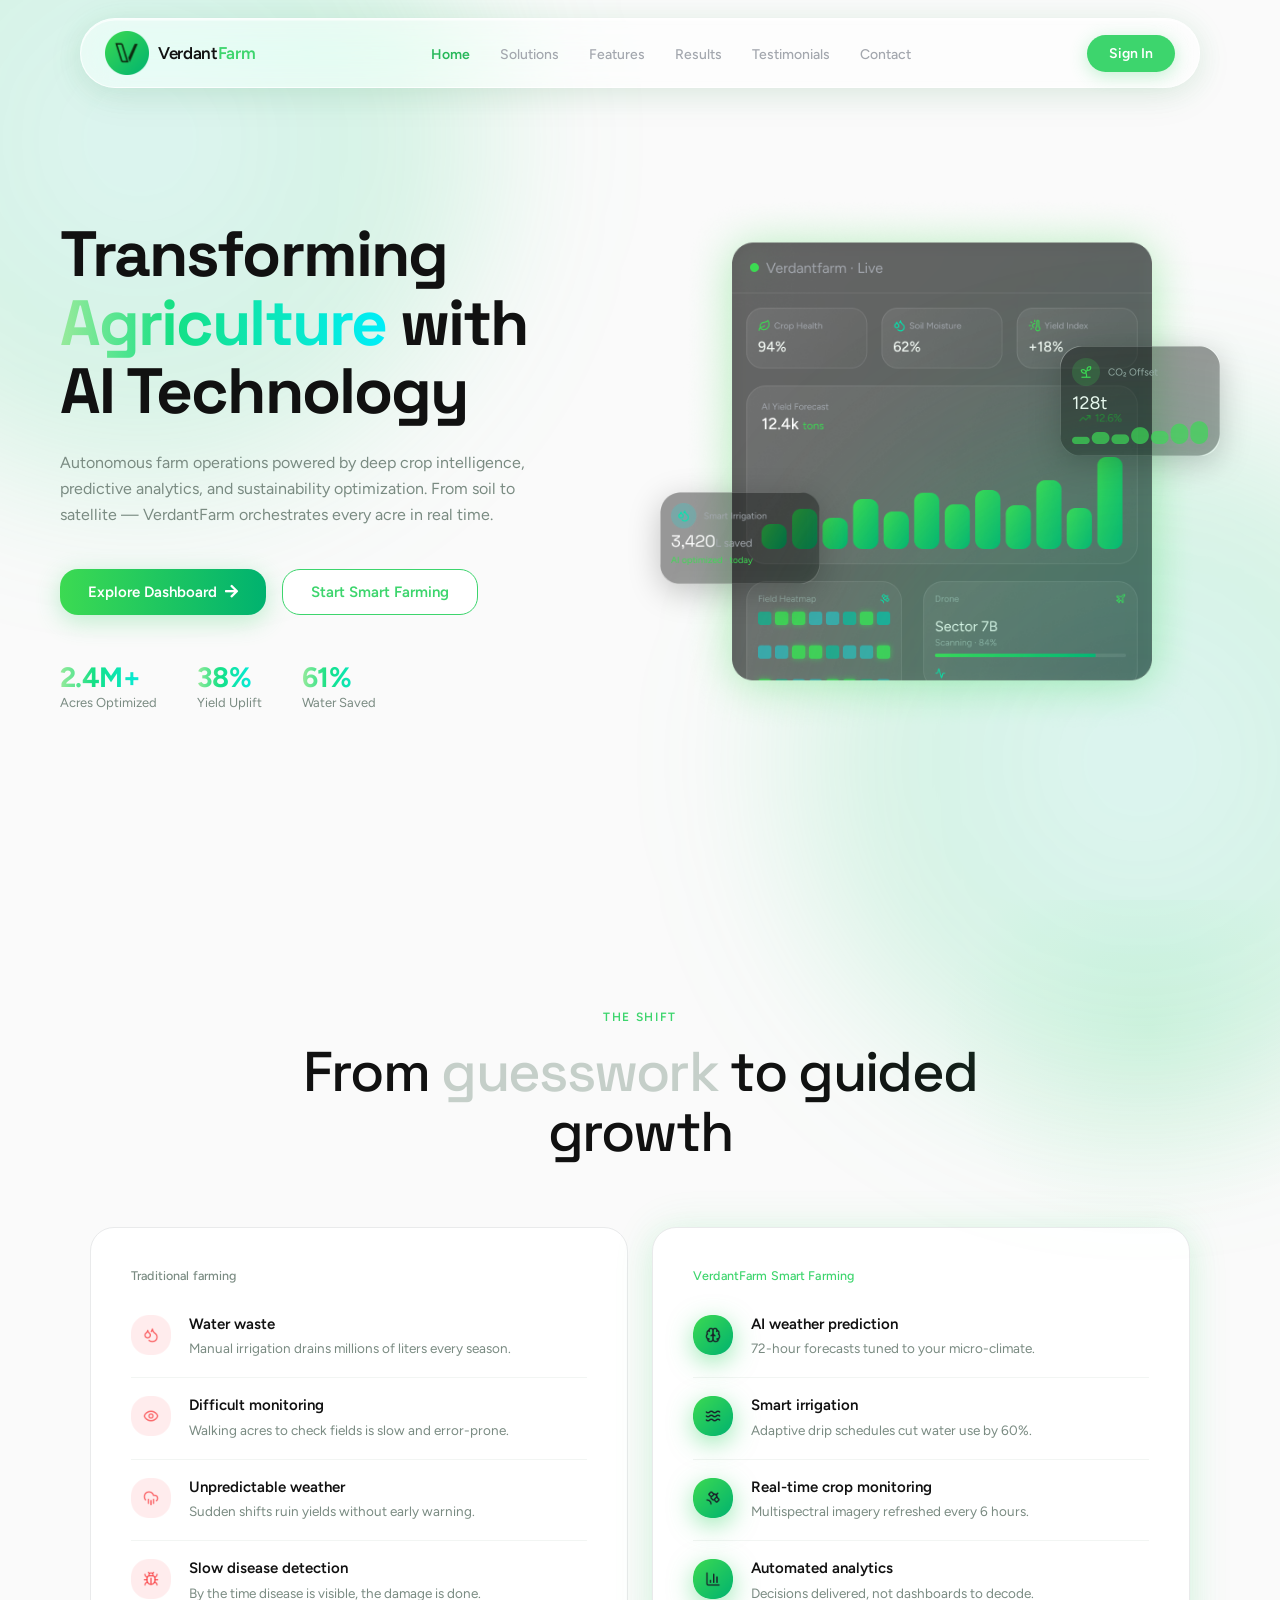
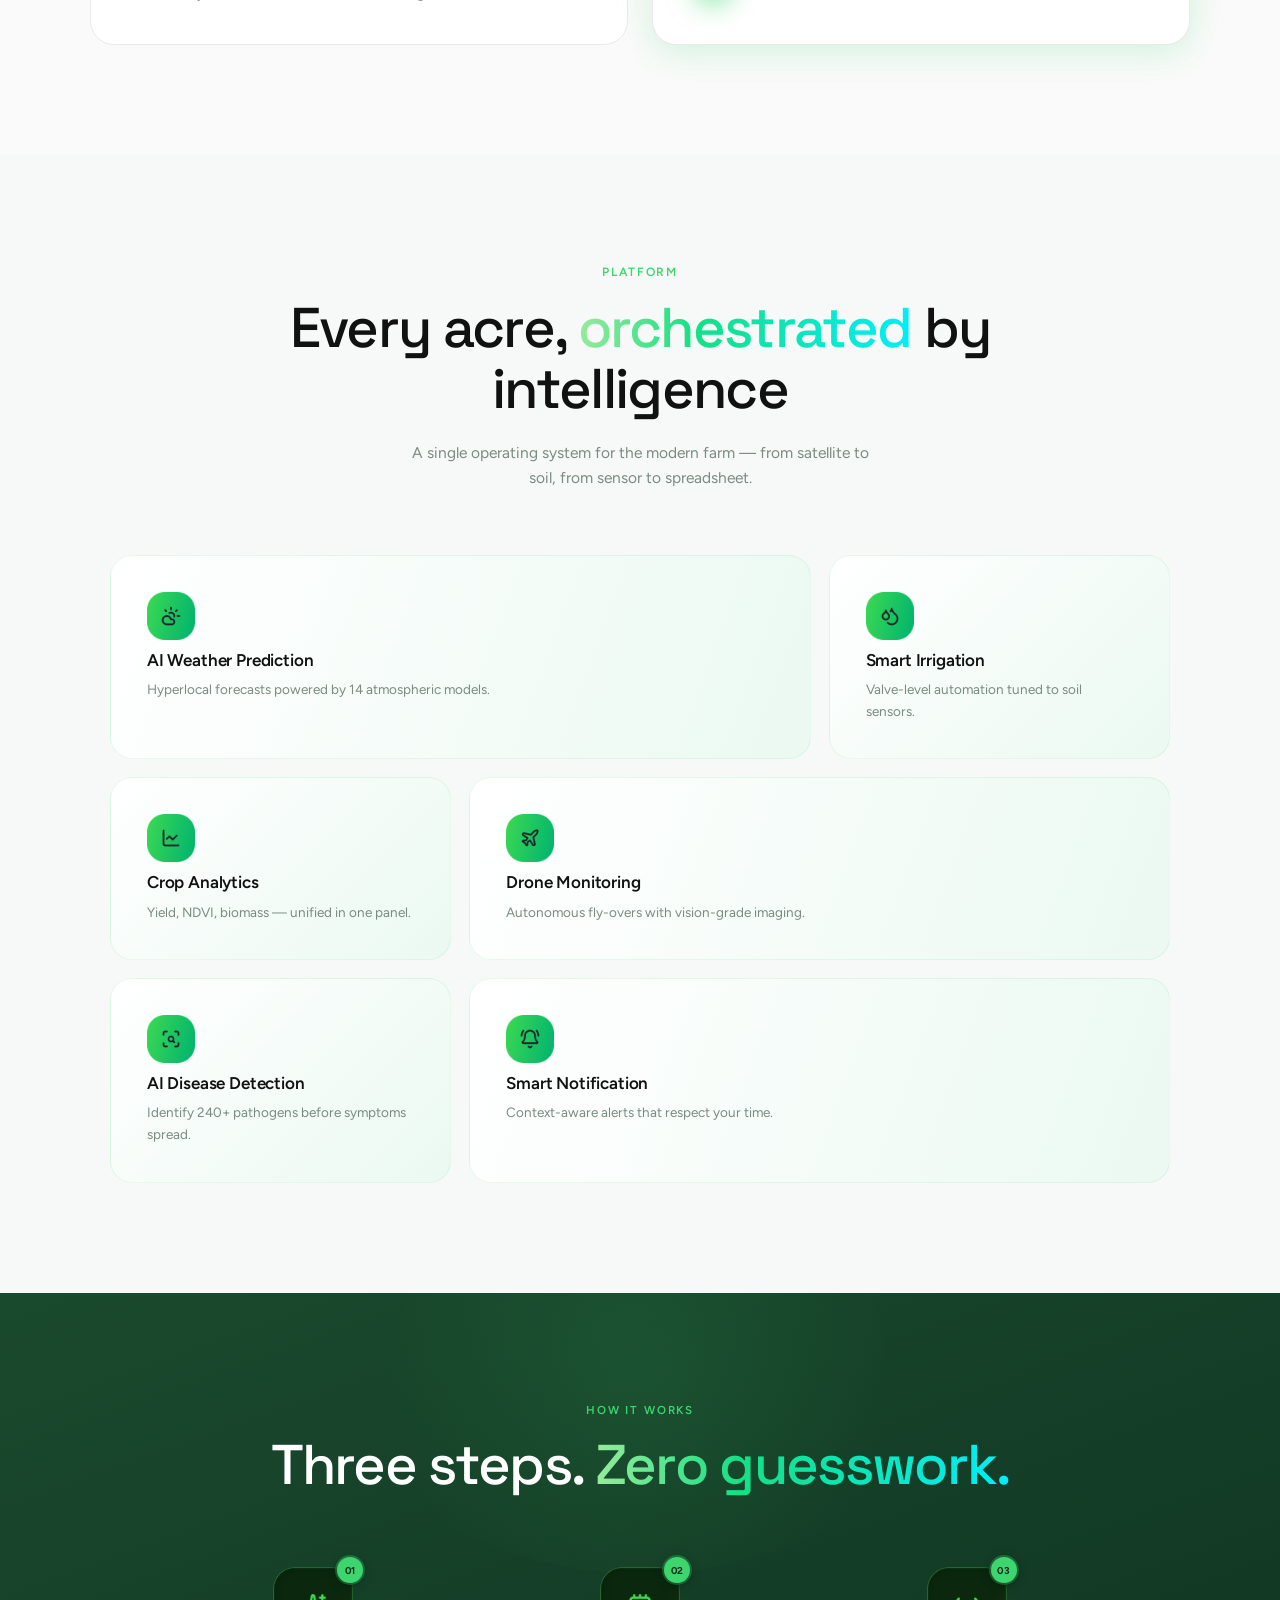
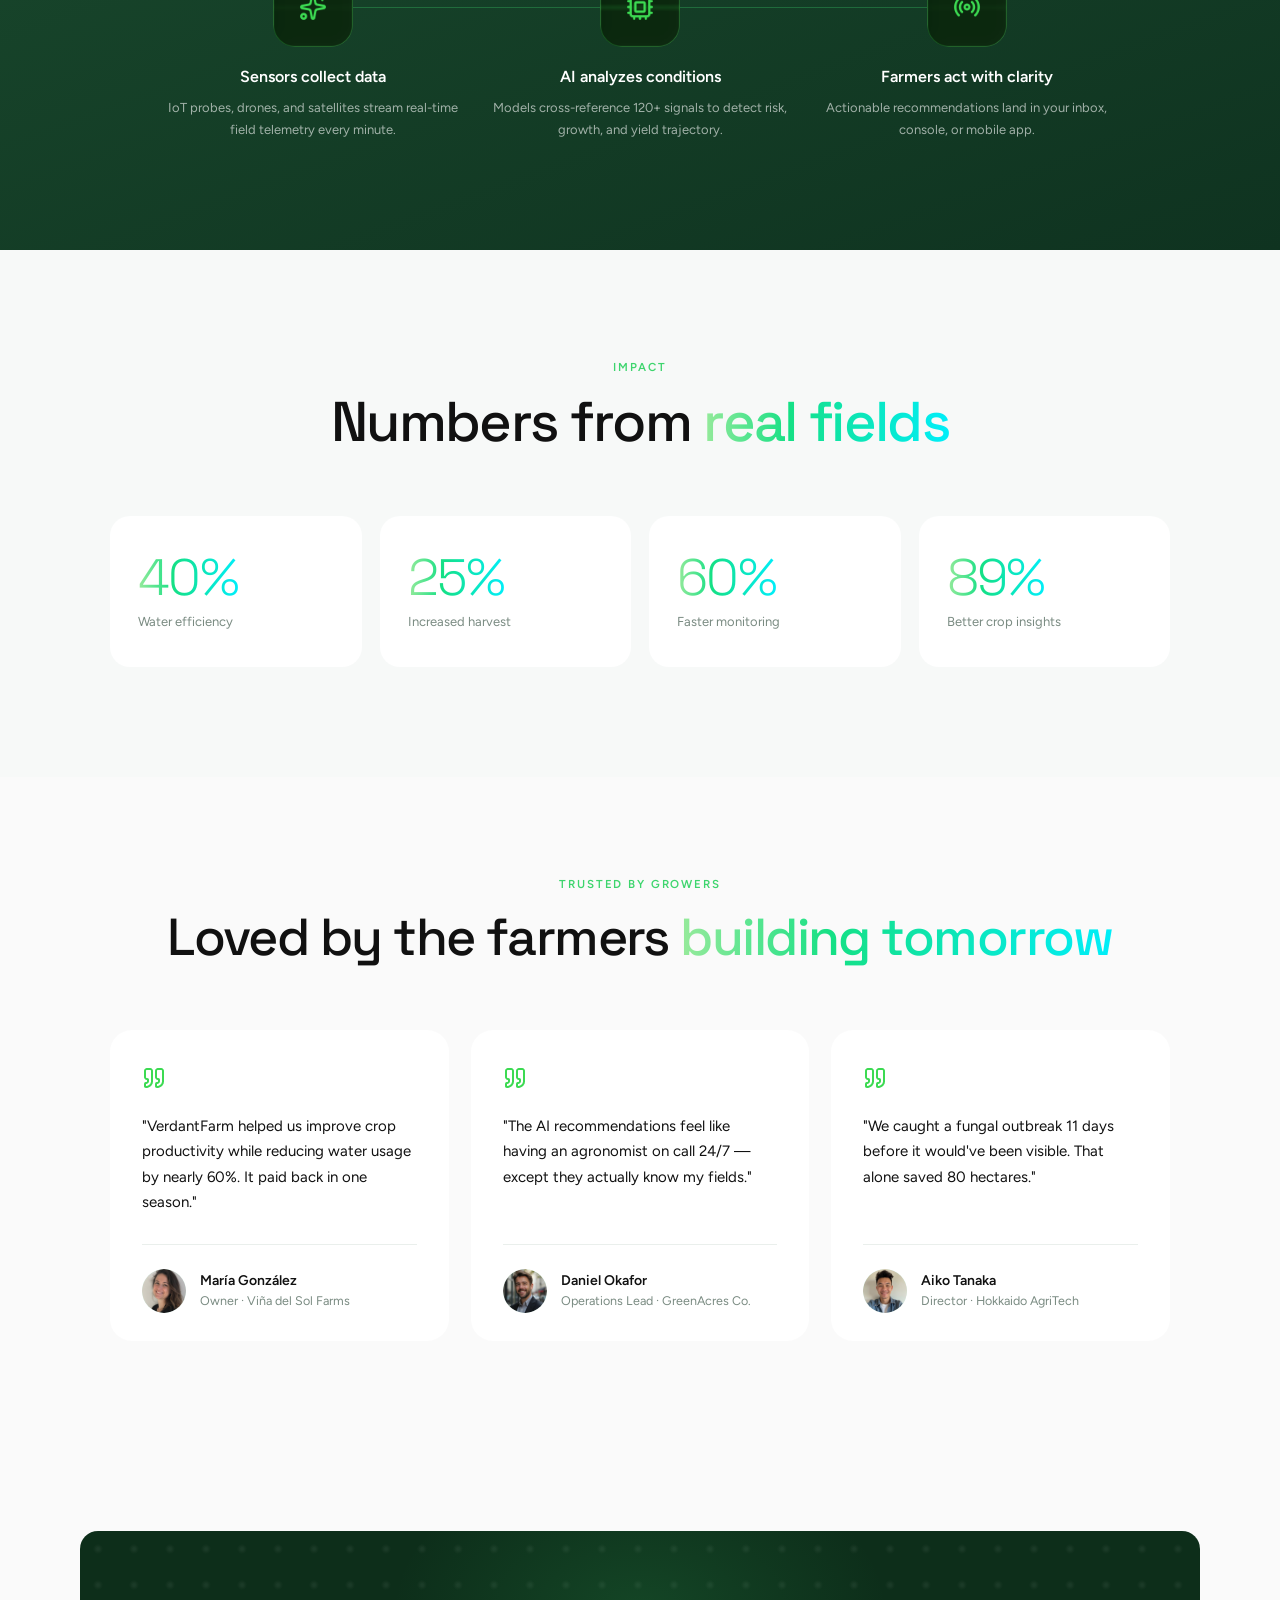
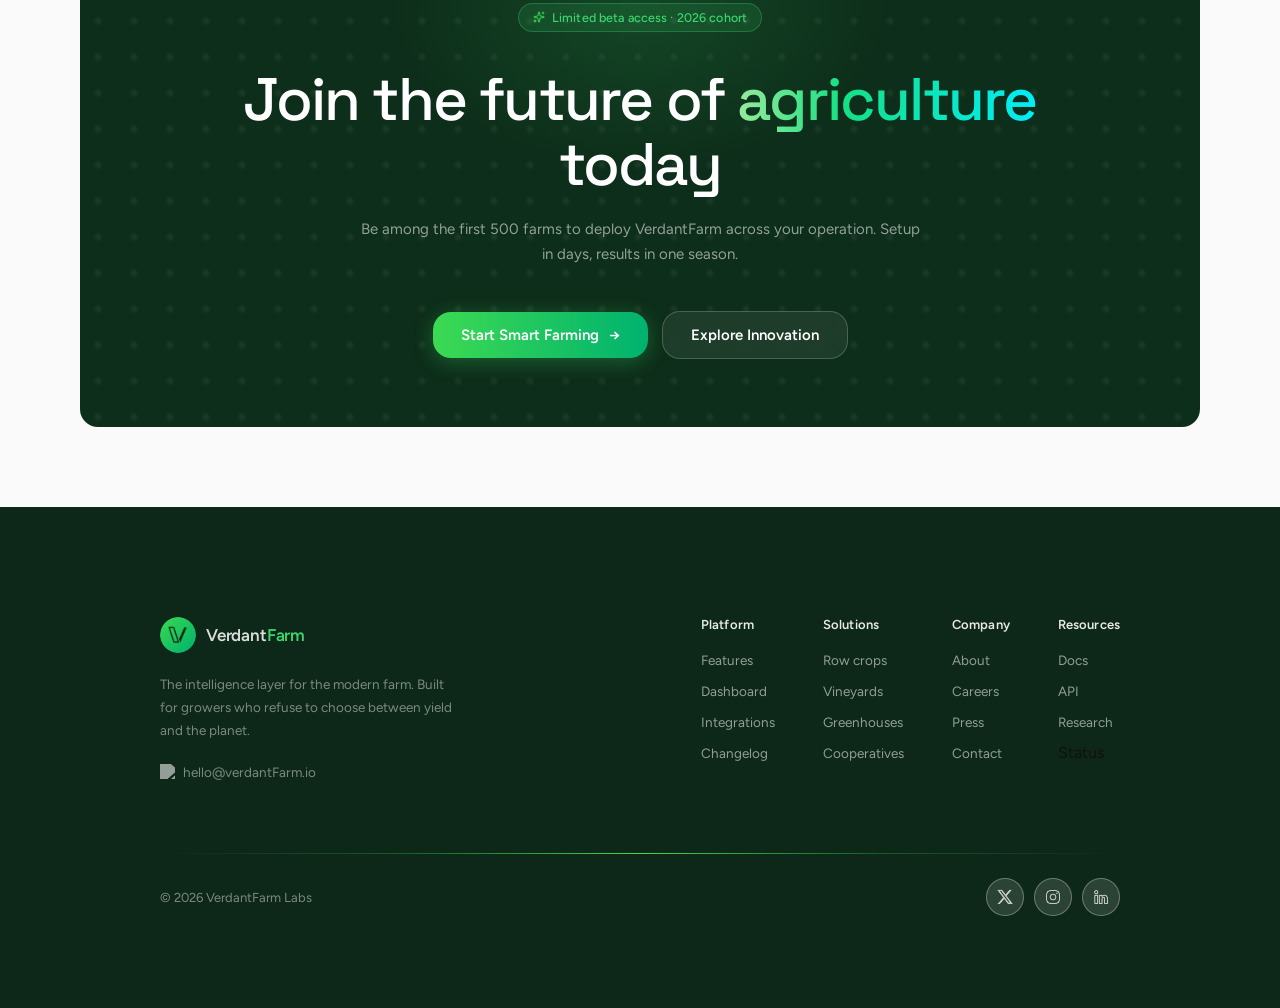
==== commit d635b642: "revisi-10" ====
--- a/index.html
+++ b/index.html
@@ -240,7 +240,10 @@
         <div class="step-item">
           <div class="step-img-wrap">
             <div class="step-badge">02</div>
-            <img class="step-img" src="resource/Icon-2.png" alt="AI" />
+            <picture>
+              <source srcset="resource/Icon-2-mobile.png" media="(max-width: 768px)">
+              <img class="step-img" src="resource/Icon-2.png" alt="AI" />
+            </picture>
           </div>
           <p class="step-title">AI analyzes conditions</p>
           <p class="step-desc">Models cross-reference 120+ signals to detect risk, growth, and yield trajectory.</p>
--- a/css/style.css
+++ b/css/style.css
@@ -14,6 +14,8 @@
   --text-muted:      #7a8b82;
   --white:           #ffffff;
   --divider:         #EAEFEC;
+  --nav-color:       #A3A7AE;
+  --grad-button:     linear-gradient(90deg, #3CDA52 0%, #00B26F 100%);
   --grad-brand:      linear-gradient(90deg, #98ea9b 0%, #15e085 35%, #00eef9 100%);
   --font-hero:       "Space Grotesk", sans-serif;
   --font-body:       "Figtree", sans-serif;
@@ -81,6 +83,31 @@
   overflow-x: hidden;
 }
 
+body::before,
+body::after {
+  content: "";
+  position: absolute;
+  width: 680px;
+  height: 680px;
+  border-radius: 1000px;
+  pointer-events: none;
+  z-index: -1;
+  filter: blur(80px);
+}
+
+body::before {
+  background: radial-gradient(circle, rgba(0, 210, 200, 0.1) 0%, rgba(61, 213, 109, 0.25) 100%);
+  top: -200px;
+  left: -200px;
+}
+
+body::after {
+  background: radial-gradient(circle, rgba(0, 210, 200, 0.1) 0%, rgba(61, 213, 109, 0.25) 100%);
+  bottom: -200px;
+  right: -200px;
+  z-index: 100;
+}
+
 /* ══════════════════════════════════════════════════
    NAVBAR
 ══════════════════════════════════════════════════ */
@@ -109,7 +136,7 @@
 .navbar.scrolled {
   top: 10px;
   background: rgba(255,255,255,0.72);
-  box-shadow: 0 8px 48px rgba(61,213,109,0.14), 0 1.5px 0 rgba(255,255,255,0.8) inset, 0 12px 48px rgba(0,0,0,0.1);
+  box-shadow: 0 2px 12px rgba(61,213,109,0.06), 0 1px 0 rgba(255,255,255,0.5) inset, 0 4px 16px rgba(0,0,0,0.05);
 }
 
 .nav-logo {
@@ -146,7 +173,7 @@
   font-family: var(--font-body);
   font-size: 14px;
   font-weight: 500;
-  color: var(--dark);
+  color: var(--nav-color);
   text-decoration: none;
   padding: 7px 13px;
   border-radius: 30px;
@@ -339,7 +366,7 @@
   font-size: 15px;
   font-weight: 600;
   color: #fff;
-  background: var(--green);
+  background: var(--grad-button);
   padding: 14px 28px;
   border-radius: 18px;
   text-decoration: none;
@@ -350,7 +377,6 @@
 }
 
 .btn-primary:hover {
-  background: var(--green-dark);
   transform: translateY(-2px);
   box-shadow: 0 10px 32px rgba(61,213,109,0.4);
 }
@@ -473,7 +499,7 @@
 .shift-section {
   width: 100%;
   padding: 110px 80px;
-  background: linear-gradient(160deg, #fafafa 60%, #eaf9f2 100%);
+  background: transparent;
   position: relative;
   overflow: hidden;
 }
@@ -558,6 +584,11 @@
   border-bottom: 1px solid #f2f5f3;
 }
 
+.feature-row img {
+  width: 40px;
+  height: 40px;
+}
+
 .feature-row:last-child { border-bottom: none; padding-bottom: 0; }
 .feature-row:first-of-type { padding-top: 0; }
 
@@ -612,7 +643,7 @@
   color: var(--dark);
   margin-bottom: 20px;
 }
-
+.accent,
 .platform-title .grad-word,
 .testi-title .grad-word,
 .cta-title .grad-word {
@@ -1018,7 +1049,7 @@
   content: '';
   position: absolute;
   inset: 0;
-  background-image: radial-gradient(circle, var(--grid-dot) 1px, transparent 1px);
+  background-image: radial-gradient(circle, var(--grid-dot) 1px, transparent 5px);
   background-size: 36px 36px;
   pointer-events: none;
   z-index: 0;
@@ -1095,7 +1126,7 @@
   font-size: 15px;
   font-weight: 600;
   color: var(--btn-primary-text);
-  background: var(--btn-primary-bg);
+  background: var(--grad-button);
   padding: 14px 28px;
   border-radius: 18px;
   text-decoration: none;
@@ -1106,7 +1137,6 @@
 }
 
 .btn-cta-primary:hover {
-  background: #2ebd5e;
   transform: translateY(-2px);
   box-shadow: 0 8px 28px rgba(61,213,109,0.42);
 }
@@ -1142,7 +1172,7 @@
 .site-footer {
   width: 100%;
   background: var(--footer-bg);
-  padding: 80px 80px 60px;
+  padding: 110px 160px 60px 160px;
 }
 
 .footer-top {
@@ -1309,6 +1339,10 @@
 ══════════════════════════════════════════════════ */
 @media (max-width: 900px) {
   /* Navbar */
+  body::before,
+  body::after {
+    content: none;
+  }
   .navbar { width: calc(100% - 32px); height: 64px; padding: 10px 18px; }
   .nav-links { display: none; }
   .hamburger { display: flex; }
@@ -1355,14 +1389,17 @@
 ══════════════════════════════════════════════════ */
 @media (max-width: 600px) {
   /* Navbar */
-  .navbar { width: calc(100% - 24px); top: 12px; height: 60px; padding: 8px 16px; }
+  .navbar { width: calc(100% - 24px); top: 12px; height: 60px; padding: 8px 16px; box-sizing: border-box;
+ }
   .btn-signin:not(.mobile-signin) { display: none; }
 
   /* Hero */
   .hero { padding: 90px 20px 48px; }
+  .hero-sub,
+  .hero-title{ text-align: left; }
   .hero-stats { gap: 20px; }
   .badge-co2 { top: -10px; right: -8px; width: 130px; }
-  .badge-irrigation { left: -8px; width: 130px; }
+  .badge-irrigation { bottom: 10px ; left: -8px; width: 130px; }
 
   /* Sections */
   .shift-section,
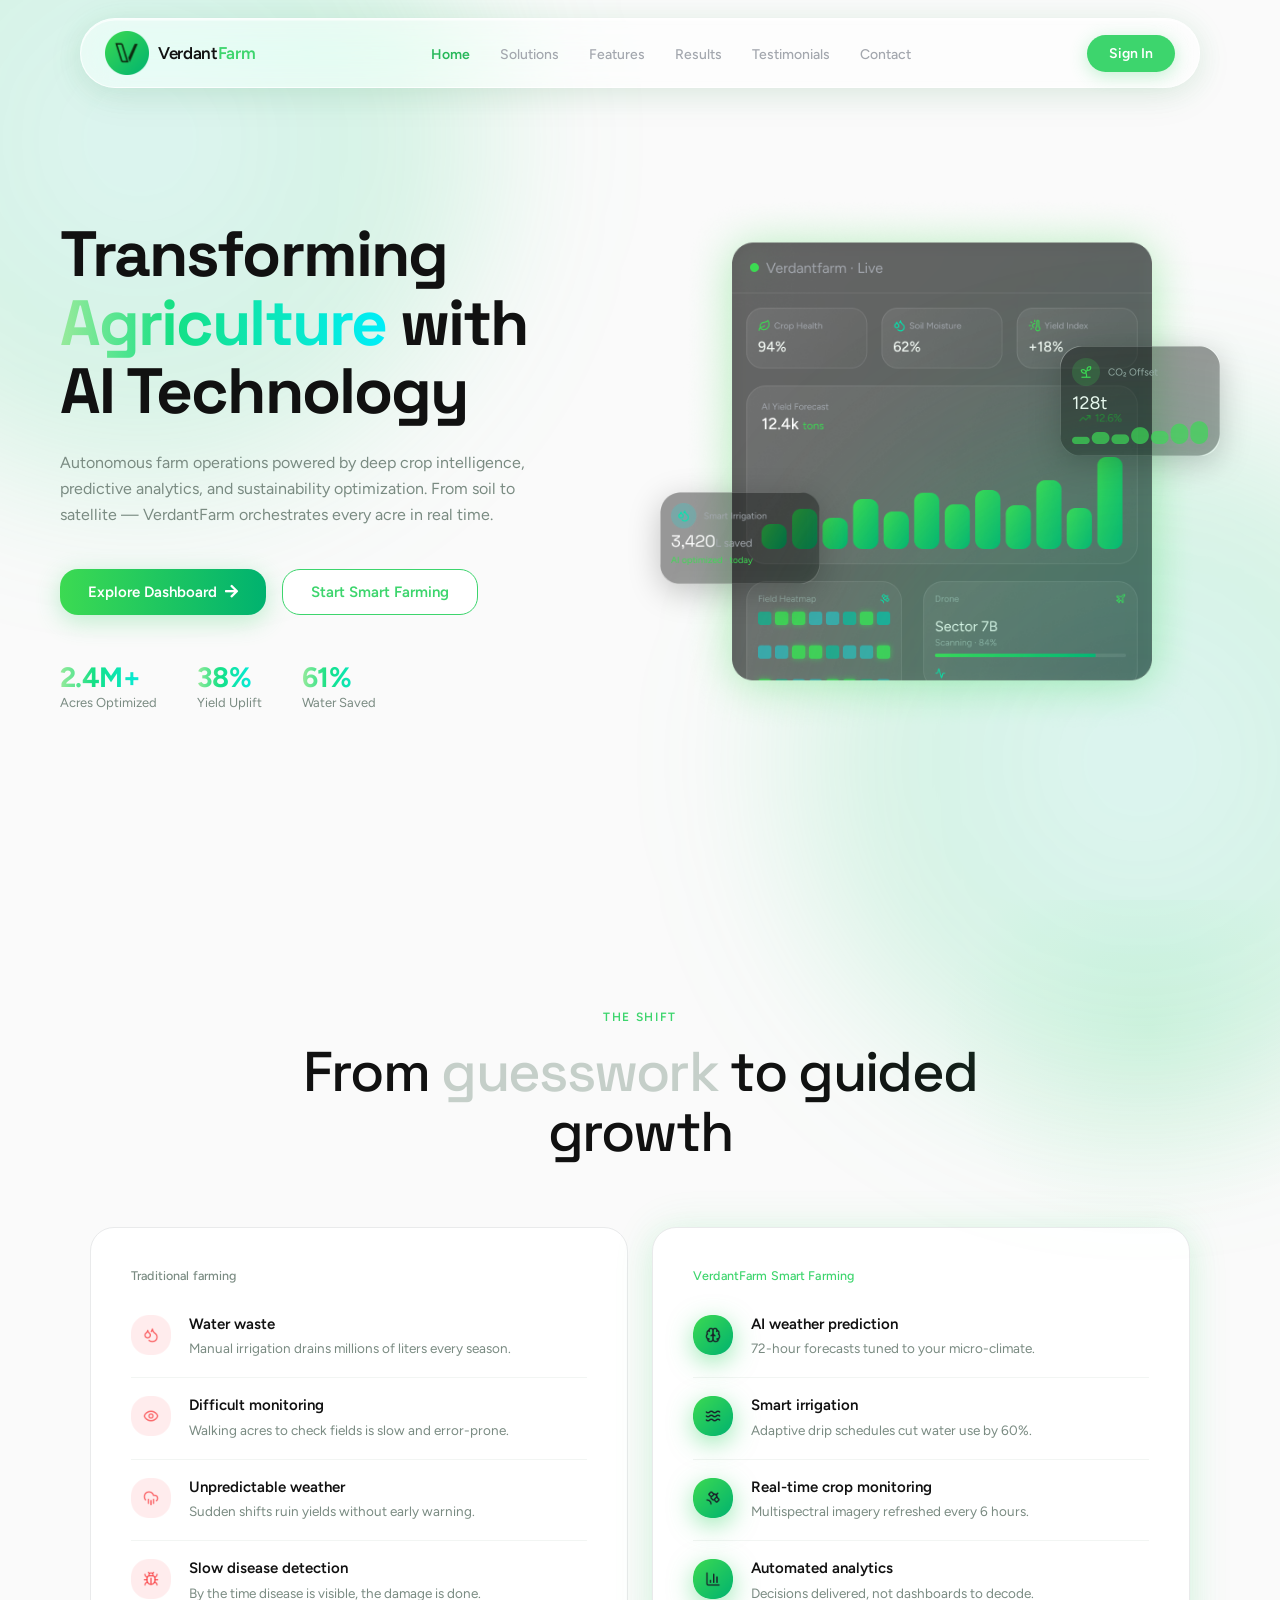
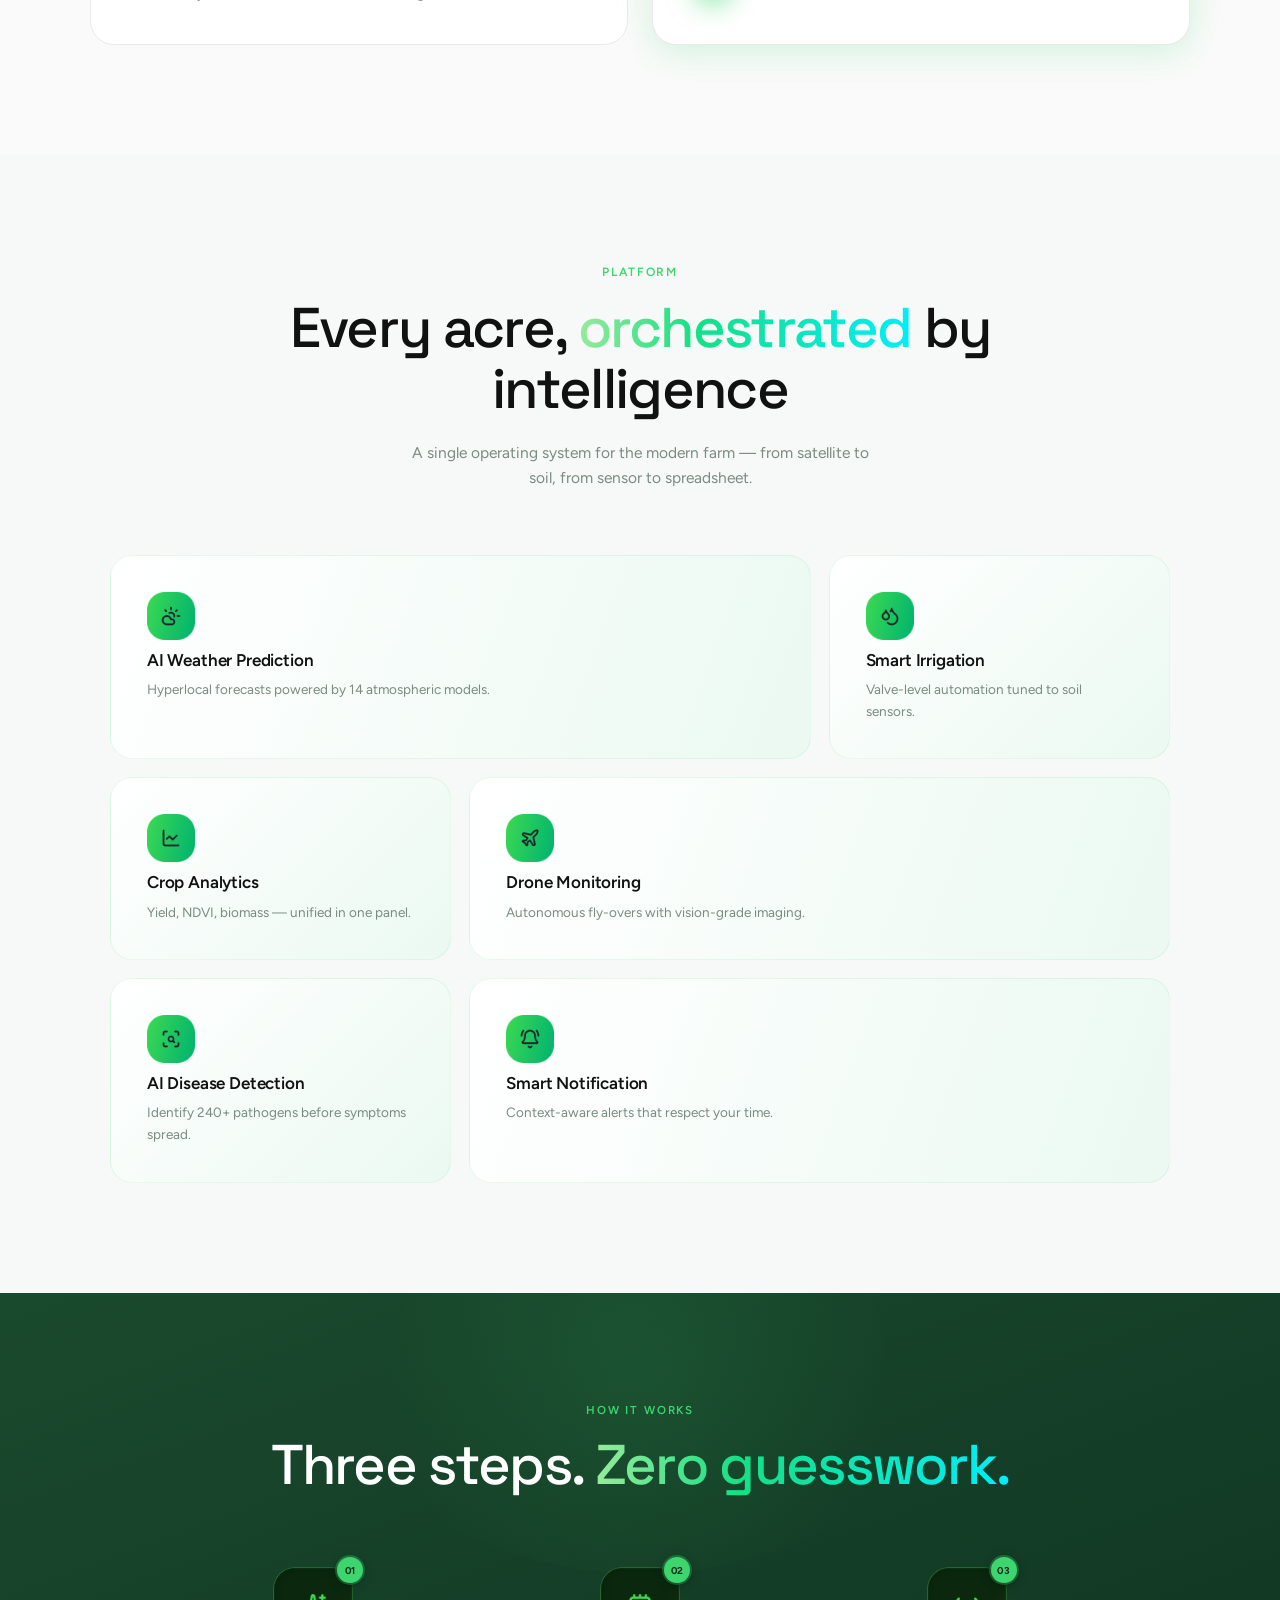
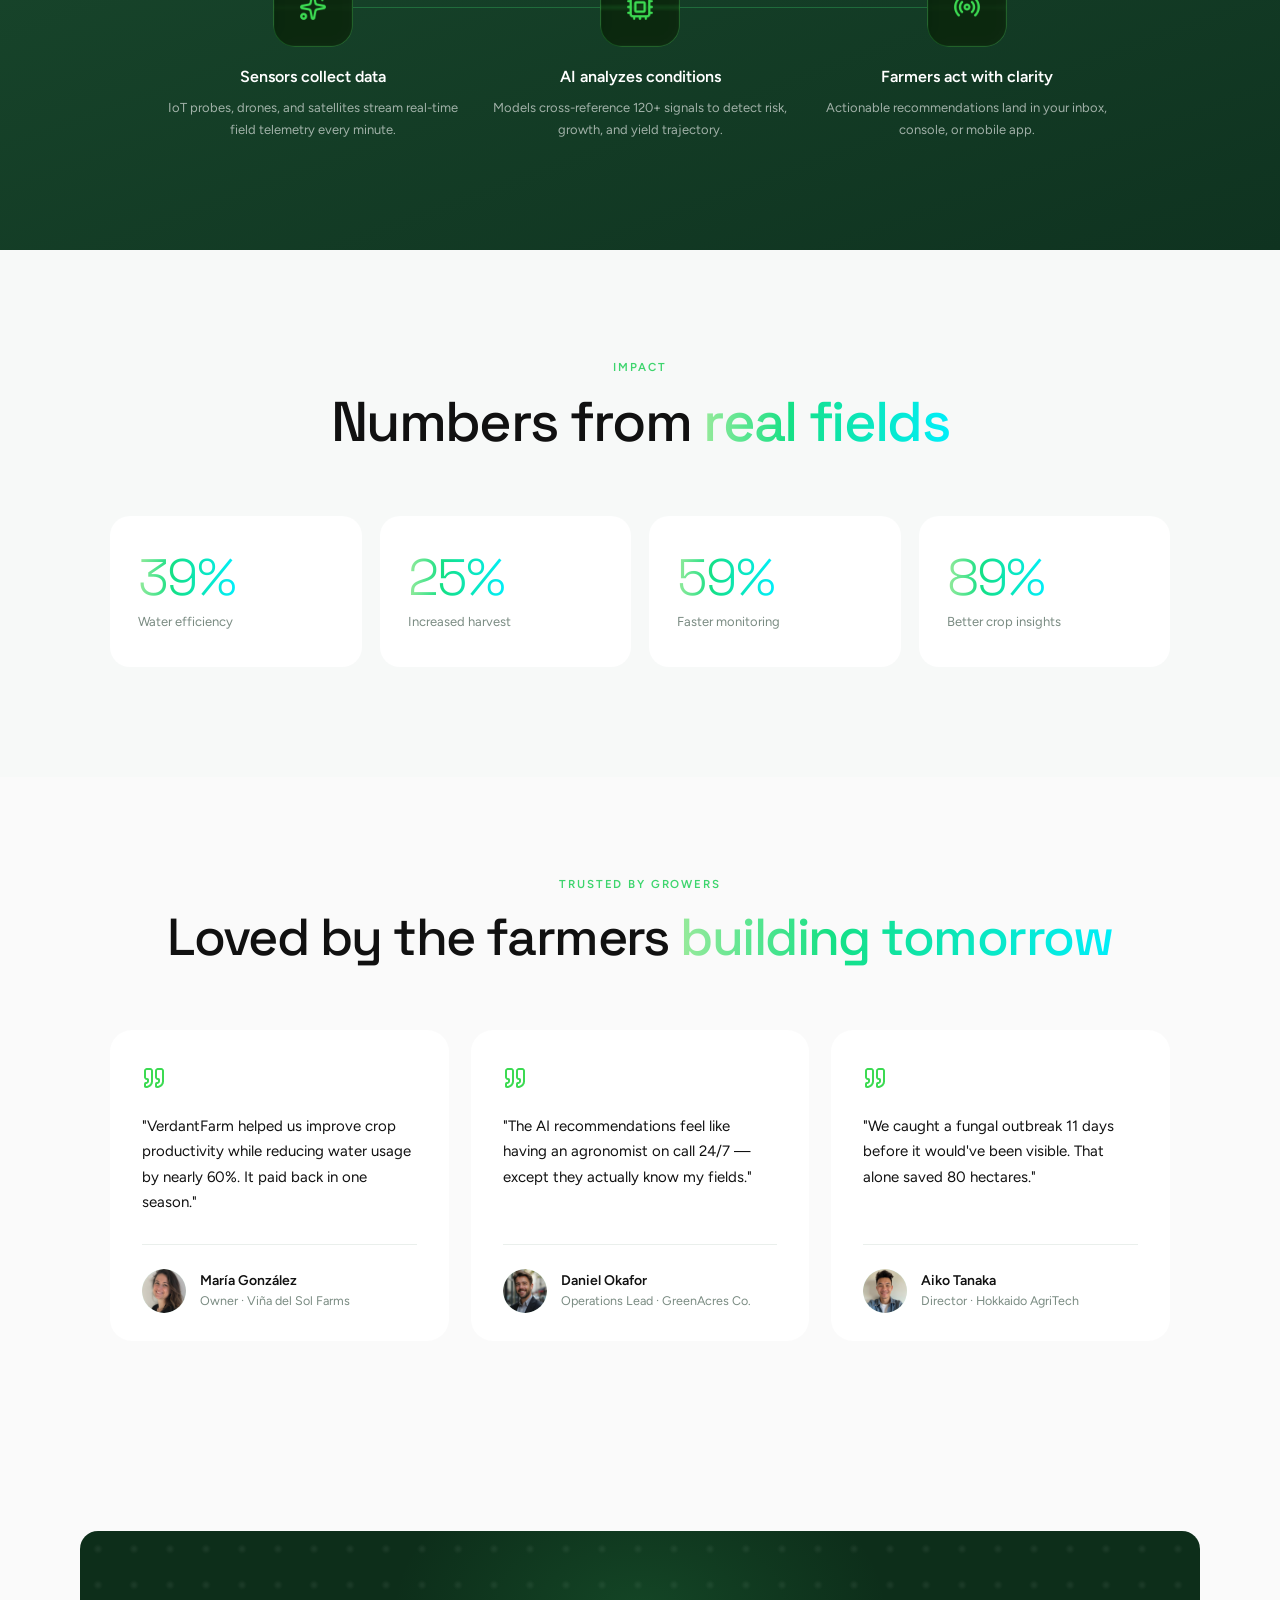
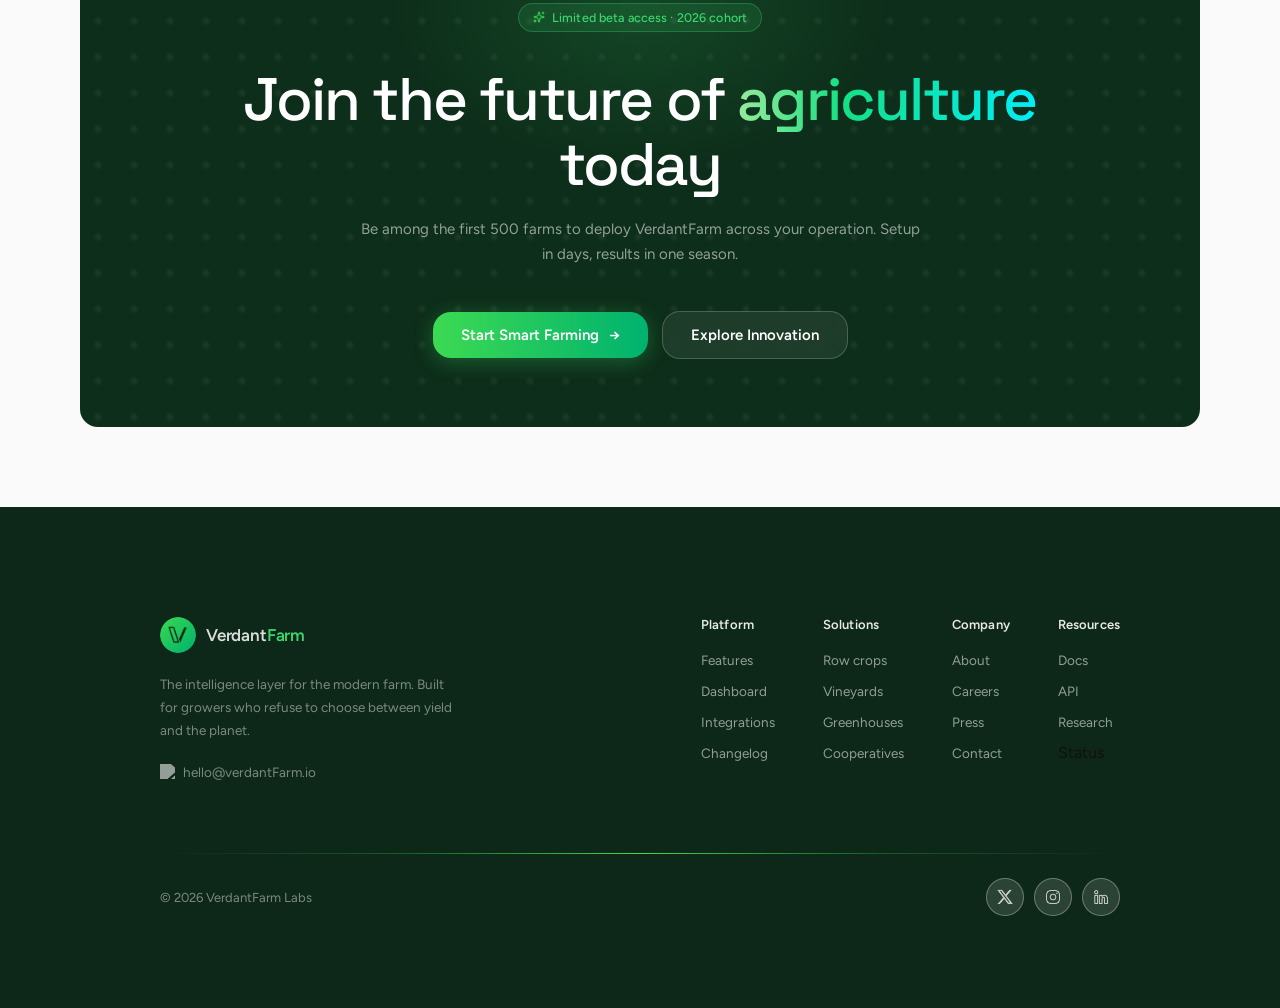
==== commit e9420766: "revisi-11" ====
--- a/index.html
+++ b/index.html
@@ -38,9 +38,7 @@
       <div class="nav-right">
         <a href="#" class="btn-signin">Sign In</a>
         <button class="hamburger" id="hamburger" aria-label="Toggle menu" aria-expanded="false">
-          <span></span>
-          <span></span>
-          <span></span>
+          <img src="resource/Hamburger.png" alt="">
         </button>
       </div>
     </nav>
--- a/css/style.css
+++ b/css/style.css
@@ -229,6 +229,10 @@
   transition: background 0.2s, border-color 0.2s;
 }
 
+.hamburger img {
+  width: 44px;
+  height: 44px;
+}
 .hamburger:hover {
   background: rgba(61,213,109,0.08);
   border-color: rgba(61,213,109,0.5);
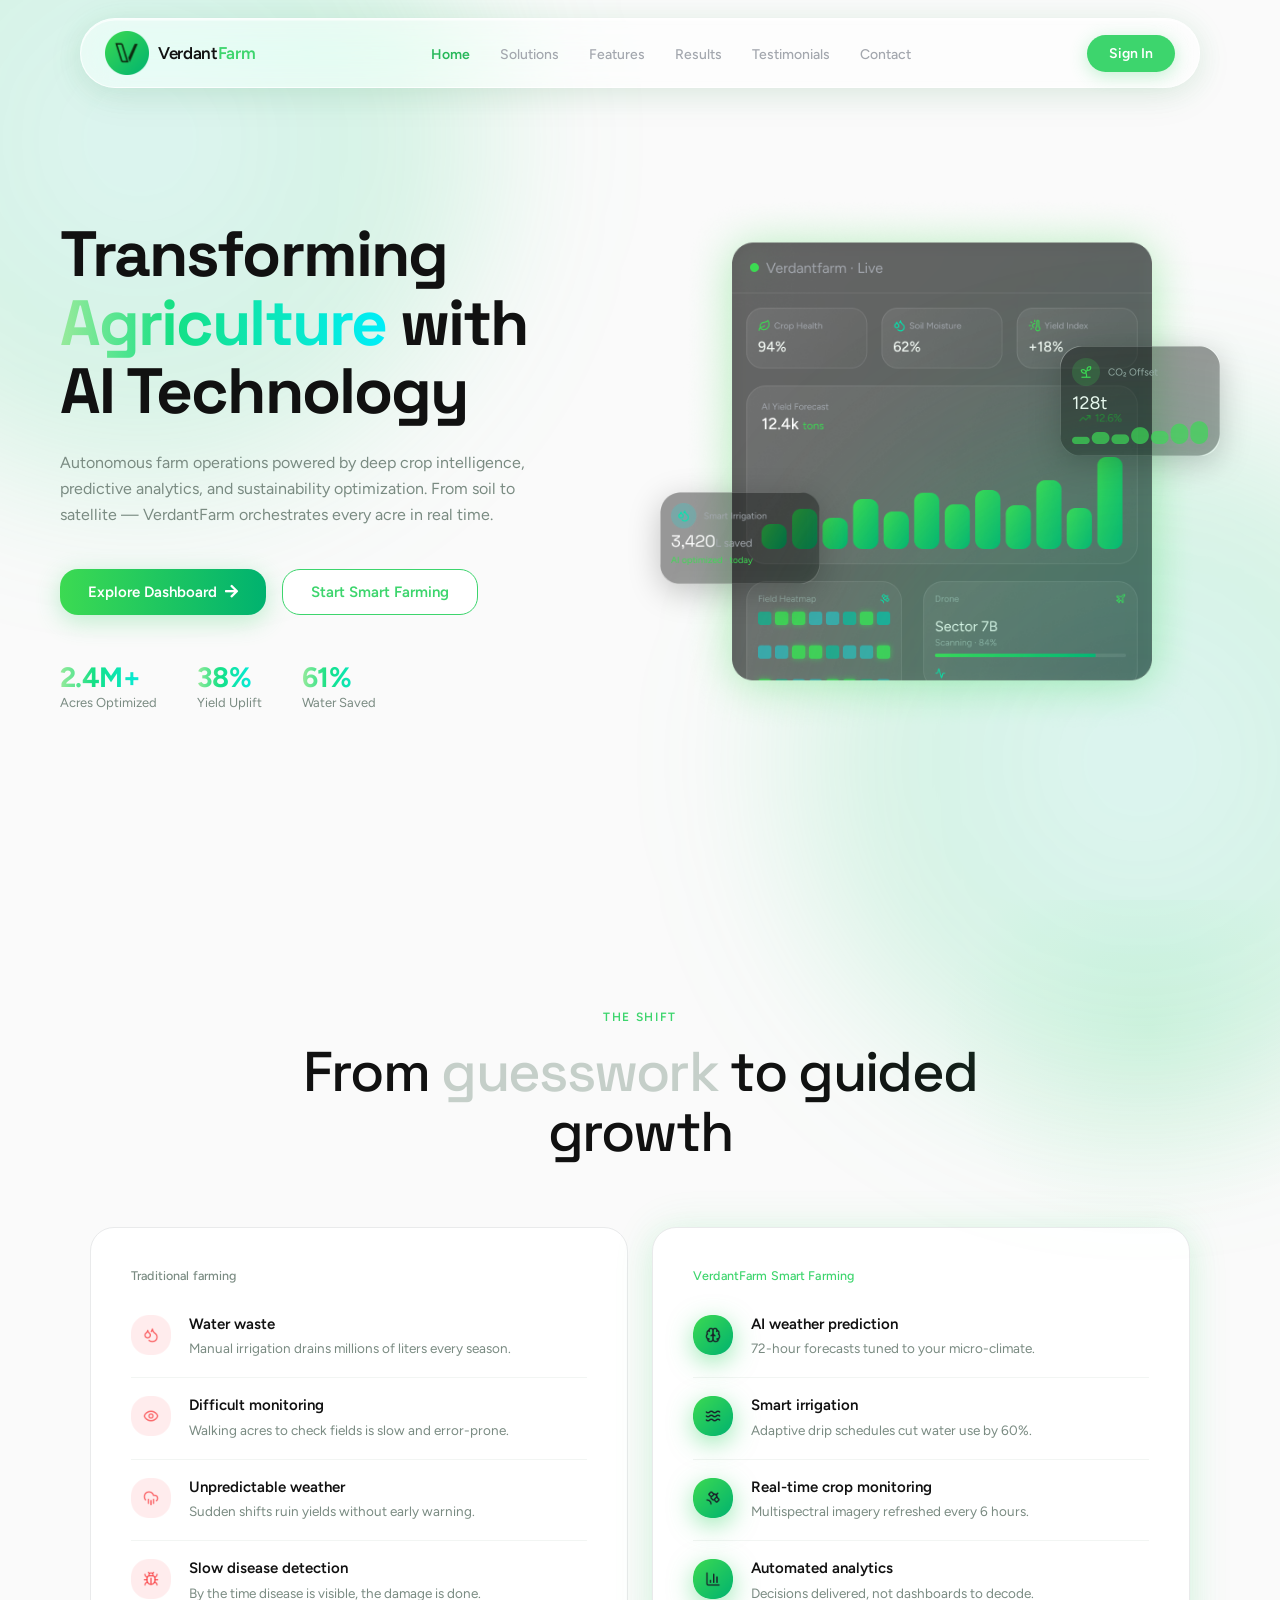
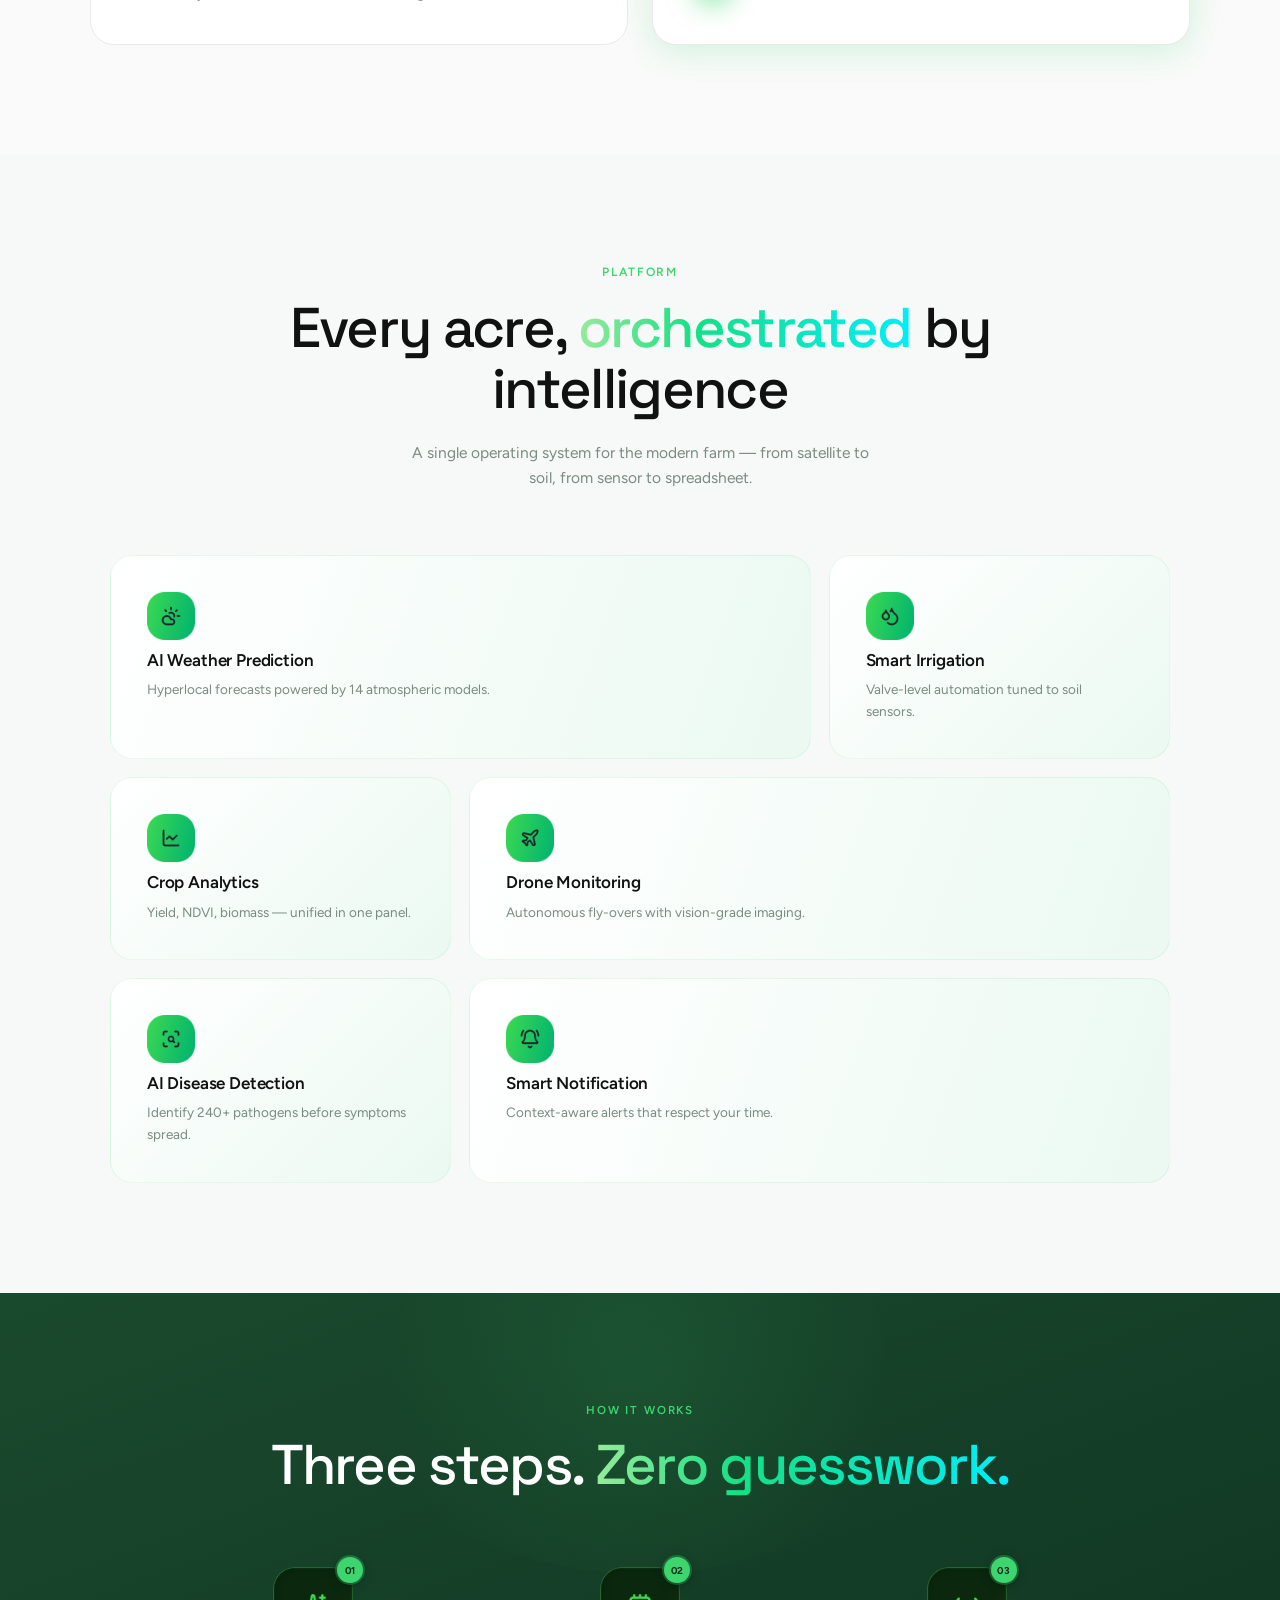
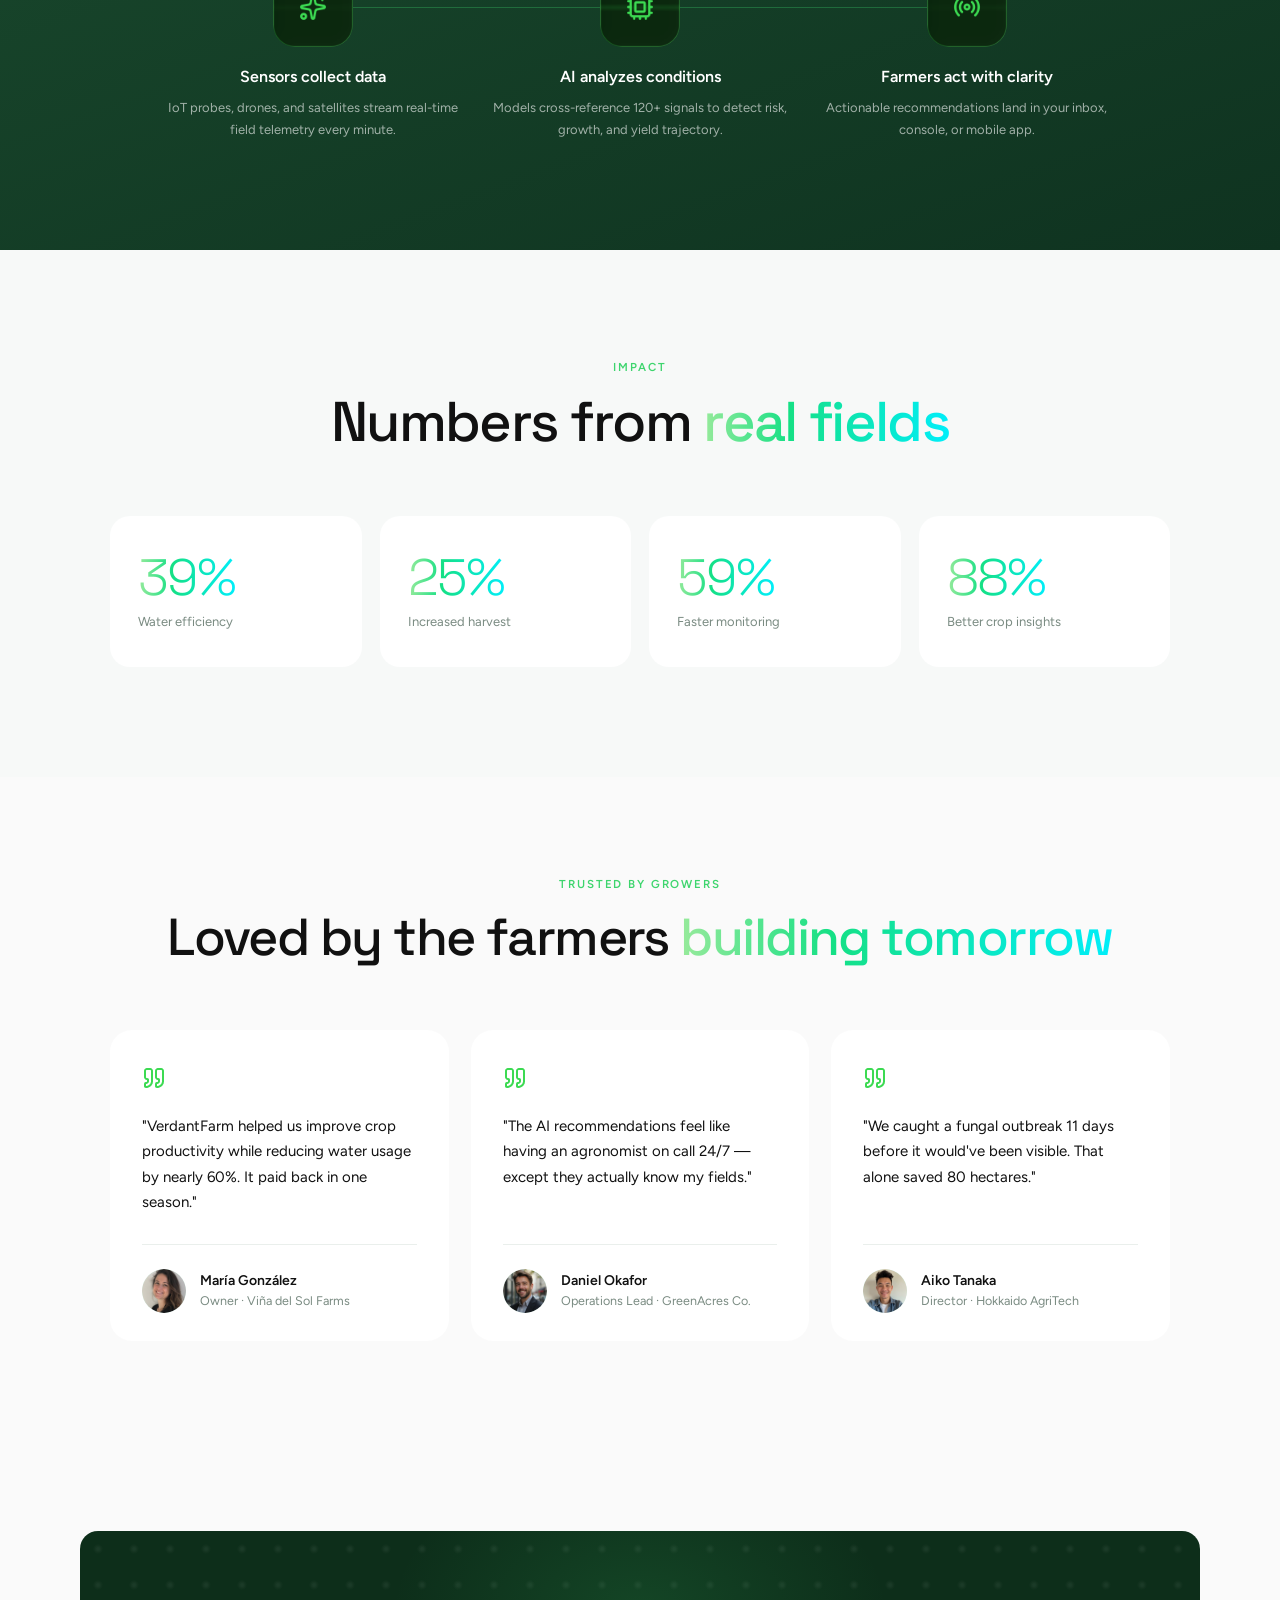
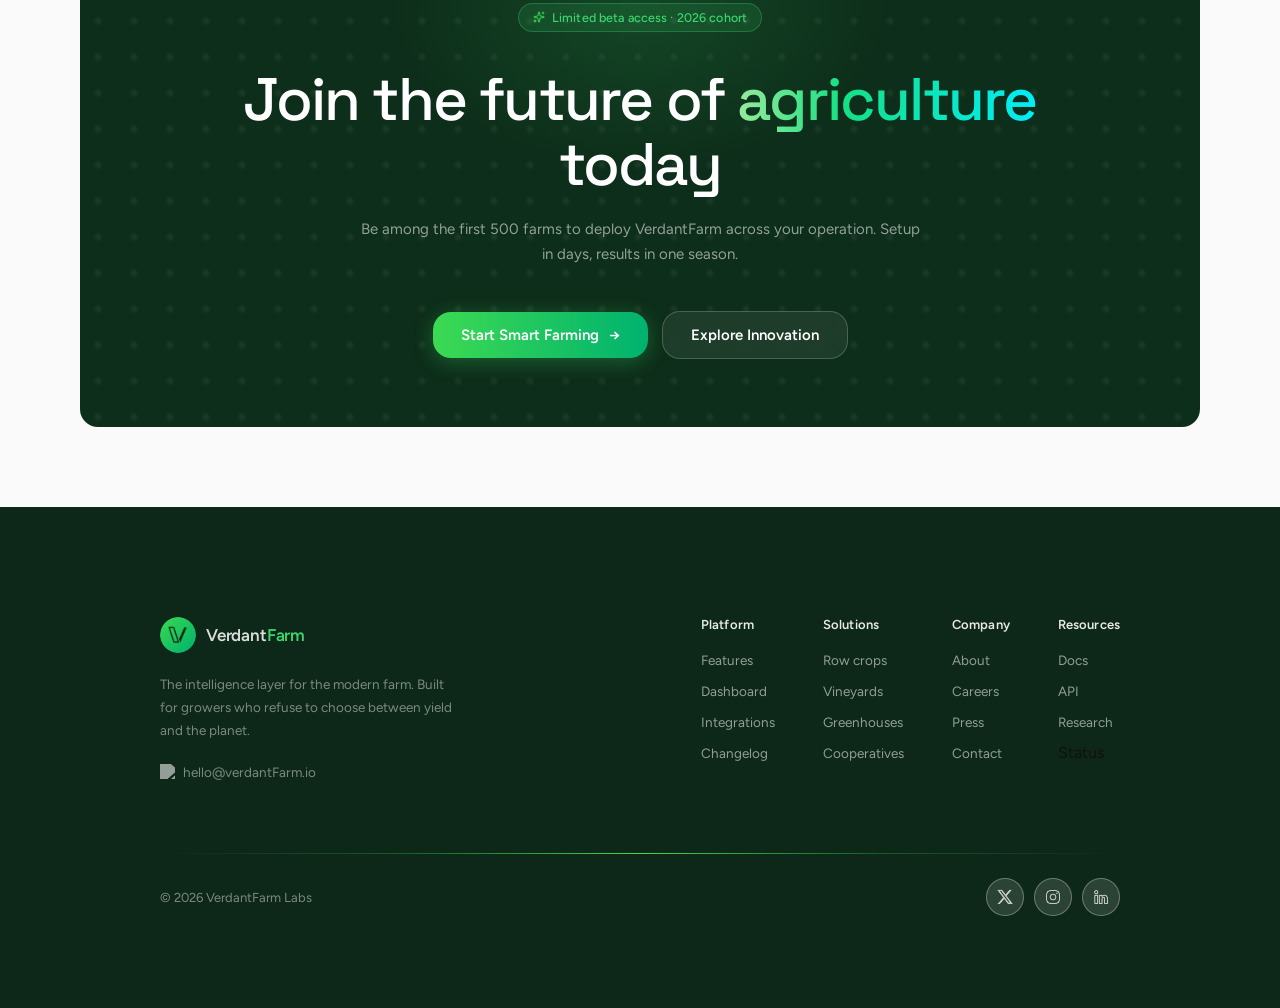
==== commit efa8170a: "revisi-13" ====
--- a/index.html
+++ b/index.html
@@ -53,6 +53,7 @@
         <li><a href="#testimonials" class="mobile-nav-link" data-section="testimonials">Testimonials</a></li>
         <li><a href="#contact" class="mobile-nav-link" data-section="contact">Contact</a></li>
       </ul>
+      <hr>
       <a href="#" class="btn-signin mobile-signin">Sign In</a>
     </div>
 
--- a/css/style.css
+++ b/css/style.css
@@ -256,65 +256,68 @@
 /* ── Mobile Menu ── */
 .mobile-menu {
   position: fixed;
-  top: 0;
-  left: 0;
-  width: 100%;
-  height: 100%;
+  top: 100px;
+  left: 85vw;
+  transform: translateX(-50%) translateY(-10px);
+  width: calc(100% - 32px);
+  max-width: 200px;
   z-index: 999;
-  background: rgba(255,255,255,0.97);
-  backdrop-filter: blur(24px) saturate(180%);
-  -webkit-backdrop-filter: blur(24px) saturate(180%);
+  background: #ffffff;
+  border-radius: 20px;
+  box-shadow: 0 8px 40px rgba(0,0,0,0.12);
   display: flex;
   flex-direction: column;
-  align-items: center;
-  justify-content: center;
-  gap: 12px;
+  padding: 8px 0 16px;
   opacity: 0;
   pointer-events: none;
-  transform: scale(1.04);
-  transition: opacity 0.35s cubic-bezier(0.23, 1, 0.32, 1), transform 0.35s cubic-bezier(0.23, 1, 0.32, 1);
+  transition: opacity 0.25s ease, transform 0.25s ease;
 }
 
 .mobile-menu.open {
   opacity: 1;
   pointer-events: all;
-  transform: scale(1);
+  transform: translateX(-50%) translateY(0);
 }
 
 .mobile-nav-links {
   list-style: none;
   display: flex;
   flex-direction: column;
-  align-items: center;
-  gap: 4px;
   width: 100%;
-  padding: 0 32px;
+  padding: 0;
+}
+
+.mobile-menu hr {
+  border: 0;
+  border-top: 1px solid #E9EAEB;
 }
 
 .mobile-nav-link {
   display: block;
-  font-family: var(--font-hero);
-  font-size: 28px;
-  font-weight: 600;
+  font-family: var(--font-body);
+  font-size: 14px;
+  font-weight: 400;
   color: var(--dark);
   text-decoration: none;
-  padding: 12px 24px;
-  border-radius: 16px;
-  letter-spacing: -0.02em;
+  padding: 14px 24px;
+  border-radius: 0;
   transition: color 0.2s, background 0.2s;
+  width: 100%;
+}
+
+.mobile-nav-link:hover {
+  color: var(--dark);
+  background: rgba(0,0,0,0.04);
+}
+
+.mobile-signin {
+  margin: 16px 16px 0 16px;
+  font-size: 15px;
+  padding: 14px;
   text-align: center;
-  width: 100%;
-}
-
-.mobile-nav-link:hover {
-  color: var(--green);
-  background: rgba(61,213,109,0.08);
-}
-
-.mobile-signin {
-  margin-top: 16px;
-  font-size: 16px;
-  padding: 14px 40px;
+  border-radius: 12px;
+  background: linear-gradient(90deg, #3CDA52 0%, #00B26F 100%);
+  box-shadow: none;
 }
 
 /* ══════════════════════════════════════════════════
@@ -1350,6 +1353,7 @@
   .navbar { width: calc(100% - 32px); height: 64px; padding: 10px 18px; }
   .nav-links { display: none; }
   .hamburger { display: flex; }
+  .mobile-menu { left: 85vw; top: 100px;  }
 
   /* Hero */
   .hero {
@@ -1396,9 +1400,10 @@
   .navbar { width: calc(100% - 24px); top: 12px; height: 60px; padding: 8px 16px; box-sizing: border-box;
  }
   .btn-signin:not(.mobile-signin) { display: none; }
+  .mobile-menu { left: 70vw; top: 80px;}
 
   /* Hero */
-  .hero { padding: 90px 20px 48px; }
+  .hero { padding: 60px 20px; }
   .hero-sub,
   .hero-title{ text-align: left; }
   .hero-stats { gap: 20px; }
@@ -1409,8 +1414,8 @@
   .shift-section,
   .platform-section,
   .how-section,
-  .impact-section { padding: 64px 20px; }
-  .testi-section { padding: 64px 20px 80px; }
+  .impact-section,
+  .testi-section { padding: 60px 20px; }
 
   /* Bento */
   .bento-grid { grid-template-columns: 1fr; }
@@ -1434,7 +1439,7 @@
    RESPONSIVE — MOBILE SMALL (≤ 420px)
 ══════════════════════════════════════════════════ */
 @media (max-width: 420px) {
-  .mobile-nav-link { font-size: 24px; }
+  .mobile-nav-link { font-size: 18px; }
   .hero-cta { flex-direction: column; align-items: stretch; }
   .btn-primary, .btn-outline { justify-content: center; }
   .hero-stats { flex-direction: row; flex-wrap: wrap; justify-content: center; }
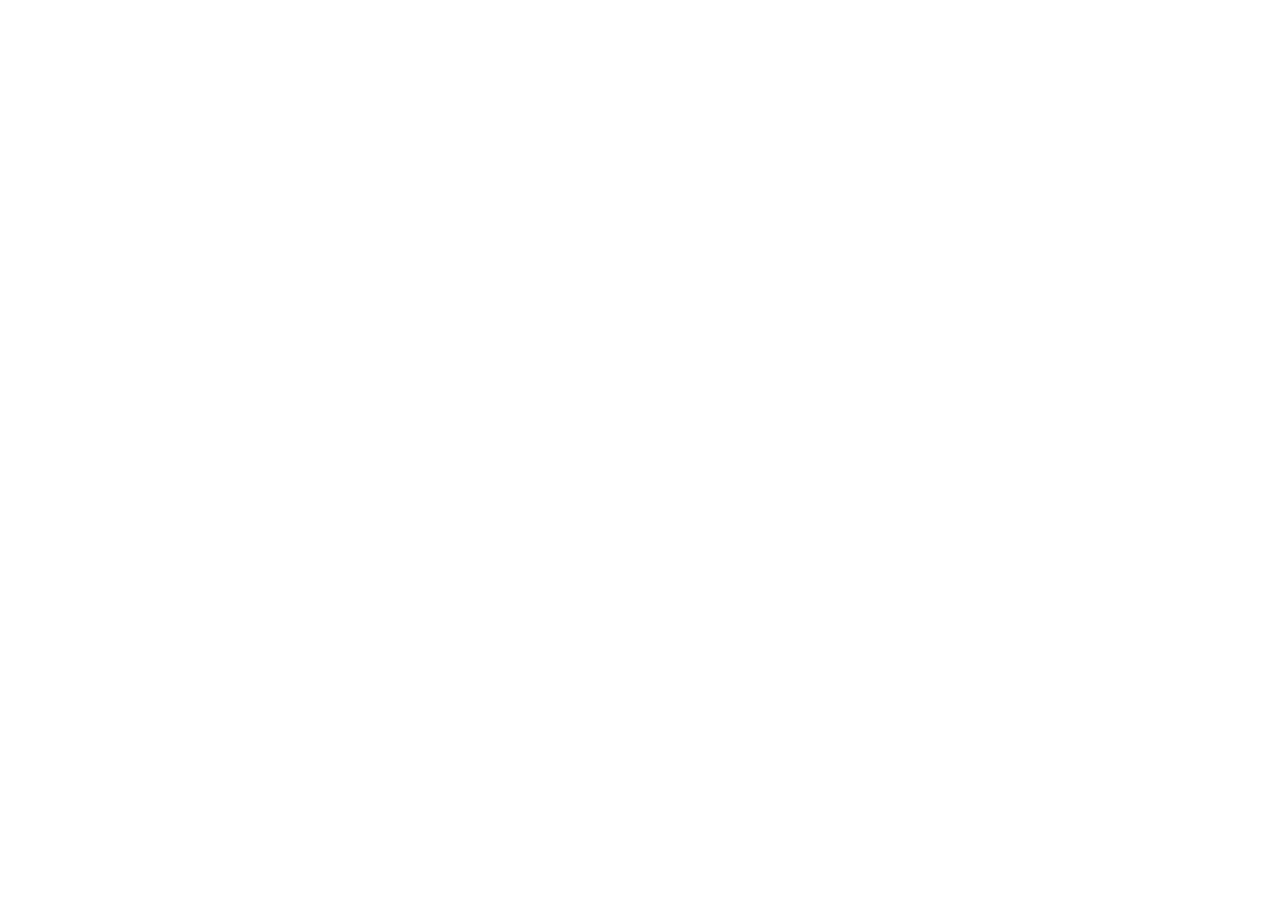
==== commit 292c7c66: "revisi" ====
--- a/index.html
+++ b/index.html
@@ -12,14 +12,12 @@
     <link href="https://fonts.googleapis.com/css2?family=Space+Grotesk:wght@400;500;600;700&family=Figtree:wght@300;400;500;600&display=swap" rel="stylesheet" />
     <link rel="stylesheet" href="https://cdnjs.cloudflare.com/ajax/libs/font-awesome/5.15.1/css/all.min.css" />
 
-    <!-- jQuery -->
-    <script src="https://cdnjs.cloudflare.com/ajax/libs/jquery/3.5.1/jquery.min.js"></script>
+    <script src="https:
 
     <link rel="stylesheet" href="css/style.css" />
   </head>
   <body>
 
-    <!-- ═══════════════ NAVBAR ═══════════════ -->
     <nav class="navbar" id="navbar">
       <a href="#" class="nav-logo">
         <img src="resource/Logo.png" alt="VerdantFarm Logo" class="img-logo" />
@@ -43,7 +41,6 @@
       </div>
     </nav>
 
-    <!-- Mobile Menu Overlay -->
     <div class="mobile-menu" id="mobile-menu">
       <ul class="mobile-nav-links">
         <li><a href="#home" class="mobile-nav-link" data-section="home">Home</a></li>
@@ -57,7 +54,6 @@
       <a href="#" class="btn-signin mobile-signin">Sign In</a>
     </div>
 
-    <!-- ═══════════════ HERO ═══════════════ -->
     <section class="hero" id="home">
       <div class="hero-left">
         <h1 class="hero-title">
@@ -104,7 +100,6 @@
       </div>
     </section>
 
-    <!-- ═══════════════ THE SHIFT ═══════════════ -->
     <section class="shift-section" id="solutions">
       <div class="shift-header">
         <p class="shift-eyebrow">The Shift</p>
@@ -178,7 +173,6 @@
       </div>
     </section>
 
-    <!-- ═══════════════ PLATFORM ═══════════════ -->
     <section class="platform-section" id="features">
       <div class="platform-header">
         <p class="platform-eyebrow">Platform</p>
@@ -220,7 +214,6 @@
       </div>
     </section>
 
-    <!-- ═══════════════ HOW IT WORKS ═══════════════ -->
     <section class="how-section" id="results">
       <div class="how-header">
         <p class="how-eyebrow">How It Works</p>
@@ -258,7 +251,6 @@
       </div>
     </section>
 
-    <!-- ═══════════════ IMPACT ═══════════════ -->
     <section class="impact-section" id="impact">
       <div class="impact-header">
         <p class="impact-eyebrow">Impact</p>
@@ -285,7 +277,6 @@
       </div>
     </section>
 
-    <!-- ═══════════════ TESTIMONIALS ═══════════════ -->
     <section class="testi-section" id="testimonials">
       <div class="testi-header">
         <p class="testi-eyebrow">Trusted by Growers</p>
@@ -334,7 +325,6 @@
       </div>
     </section>
 
-    <!-- ═══════════════ CTA ═══════════════ -->
     <section class="cta-section" id="contact">
       <div class="cta-card">
         <div class="cta-badge">
@@ -350,7 +340,6 @@
       </div>
     </section>
 
-    <!-- ═══════════════ FOOTER ═══════════════ -->
     <footer class="site-footer">
       <div class="footer-top">
         <div class="footer-brand">
@@ -423,12 +412,10 @@
       </div>
     </footer>
 
-    <!-- ═══════════════ SCRIPTS ═══════════════ -->
     <script>
       $(function () {
         var counted = false;
 
-        /* ── 1. Sticky navbar on scroll ── */
         $(window).on('scroll.navbar', function () {
           if ($(this).scrollTop() > 30) {
             $('#navbar').addClass('scrolled');
@@ -437,7 +424,6 @@
           }
         });
 
-        /* ── 2. Active nav link on scroll (IntersectionObserver) ── */
         var sections = [];
         $('.nav-link').each(function () {
           var id = $(this).data('section');
@@ -474,21 +460,18 @@
           });
         }
 
-        /* ── 3. Smooth scroll on nav link click ── */
         $(document).on('click', '.nav-link, .mobile-nav-link', function (e) {
           var target = $(this).attr('href');
           if (target && target !== '#' && $(target).length) {
             e.preventDefault();
             var offset = $(target).offset().top - 90;
             $('html, body').animate({ scrollTop: offset }, 500, 'swing');
-            // Tutup mobile menu
             $('#hamburger').removeClass('open').attr('aria-expanded', false);
             $('#mobile-menu').removeClass('open');
             $('body').css('overflow', '');
           }
         });
 
-        /* ── 4. Hamburger menu ── */
         $('#hamburger').on('click', function () {
           var isOpen = $(this).toggleClass('open').hasClass('open');
           $('#mobile-menu').toggleClass('open');
@@ -496,7 +479,6 @@
           $('body').css('overflow', isOpen ? 'hidden' : '');
         });
 
-        /* ── 5. Count-up animation ── */
         function runCountUp() {
           if (counted) return;
           var impactTop = $('#impact').offset().top;
--- a/css/style.css
+++ b/css/style.css
@@ -1,6 +1,3 @@
-/* ══════════════════════════════════════════════════
-   RESET & VARIABLES
-══════════════════════════════════════════════════ */
 *, *::before, *::after {
   box-sizing: border-box;
   margin: 0;
@@ -20,7 +17,6 @@
   --font-hero:       "Space Grotesk", sans-serif;
   --font-body:       "Figtree", sans-serif;
 
-  /* Section backgrounds */
   --s3-bg:           #f7f9f8;
   --s4-bg-from:      #1a4a2e;
   --s4-bg-to:        #0f3320;
@@ -31,7 +27,6 @@
   --s5-text-muted:   #7a8b82;
   --text-sub:        #7a8b82;
 
-  /* Cards */
   --card-grad-dir:   135deg;
   --card-grad-from:  #ffffff;
   --card-grad-to:    #ebf9f2;
@@ -39,7 +34,6 @@
   --card-border-hover: rgba(61,213,109,0.32);
   --card-bg:         #ffffff;
 
-  /* CTA section */
   --page-bg:         #F2F7F4;
   --cta-card-bg:     #0D2E1A;
   --cta-card-radius: 18px;
@@ -59,7 +53,6 @@
   --btn-outline-border: rgba(255,255,255,0.20);
   --btn-outline-text:#ffffff;
 
-  /* Footer */
   --footer-bg:        #0D2818;
   --footer-text:      rgba(255,255,255,0.85);
   --footer-muted:     rgba(255,255,255,0.45);
@@ -108,9 +101,6 @@
   z-index: 100;
 }
 
-/* ══════════════════════════════════════════════════
-   NAVBAR
-══════════════════════════════════════════════════ */
 .navbar {
   position: fixed;
   top: 18px;
@@ -211,7 +201,6 @@
   box-shadow: 0 6px 24px rgba(61,213,109,0.4);
 }
 
-/* ── Hamburger ── */
 .hamburger {
   display: none;
   flex-direction: column;
@@ -248,12 +237,10 @@
   transform-origin: center;
 }
 
-/* Hamburger → X animation */
 .hamburger.open span:nth-child(1) { transform: translateY(7px) rotate(45deg); }
 .hamburger.open span:nth-child(2) { opacity: 0; width: 0; }
 .hamburger.open span:nth-child(3) { transform: translateY(-7px) rotate(-45deg); }
 
-/* ── Mobile Menu ── */
 .mobile-menu {
   position: fixed;
   top: 100px;
@@ -320,9 +307,6 @@
   box-shadow: none;
 }
 
-/* ══════════════════════════════════════════════════
-   HERO
-══════════════════════════════════════════════════ */
 .hero {
   min-height: 100vh;
   display: flex;
@@ -500,9 +484,6 @@
   50%       { transform: translateY(-8px); }
 }
 
-/* ══════════════════════════════════════════════════
-   THE SHIFT
-══════════════════════════════════════════════════ */
 .shift-section {
   width: 100%;
   padding: 110px 80px;
@@ -618,9 +599,6 @@
   line-height: 1.55;
 }
 
-/* ══════════════════════════════════════════════════
-   PLATFORM
-══════════════════════════════════════════════════ */
 .platform-section {
   width: 100%;
   padding: 110px 80px;
@@ -720,9 +698,6 @@
   color: var(--text-muted);
 }
 
-/* ══════════════════════════════════════════════════
-   HOW IT WORKS
-══════════════════════════════════════════════════ */
 .how-section {
   width: 100%;
   padding: 110px 80px;
@@ -836,7 +811,6 @@
 }
 
 .step-img-wrap:hover .step-img {
-  /* transform: translateY(-5px); */
   box-shadow: 0 12px 36px rgba(0,0,0,0.28), 0 0 0 1px rgba(61,213,109,0.18);
 }
 
@@ -856,9 +830,6 @@
   padding: 0 8px;
 }
 
-/* ══════════════════════════════════════════════════
-   IMPACT
-══════════════════════════════════════════════════ */
 .impact-section {
   width: 100%;
   padding: 110px 80px;
@@ -926,9 +897,6 @@
 
 .count-up { display: inline-block; }
 
-/* ══════════════════════════════════════════════════
-   TESTIMONIALS
-══════════════════════════════════════════════════ */
 .testi-section {
   width: 100%;
   padding: 100px 60px 110px;
@@ -1028,9 +996,6 @@
   line-height: 1.2;
 }
 
-/* ══════════════════════════════════════════════════
-   CTA
-══════════════════════════════════════════════════ */
 .cta-section {
   width: 100%;
   background-color: var(--testi-bg);
@@ -1173,9 +1138,6 @@
   transform: translateY(-2px);
 }
 
-/* ══════════════════════════════════════════════════
-   FOOTER
-══════════════════════════════════════════════════ */
 .site-footer {
   width: 100%;
   background: var(--footer-bg);
@@ -1327,9 +1289,6 @@
 
 .social-btn:hover img { opacity: 1; }
 
-/* ══════════════════════════════════════════════════
-   RESPONSIVE — TABLET (≤ 1024px)
-══════════════════════════════════════════════════ */
 @media (max-width: 1024px) {
   .shift-section,
   .platform-section,
@@ -1341,11 +1300,7 @@
   .footer-nav { gap: 32px; }
 }
 
-/* ══════════════════════════════════════════════════
-   RESPONSIVE — MOBILE LARGE (≤ 900px)
-══════════════════════════════════════════════════ */
 @media (max-width: 900px) {
-  /* Navbar */
   body::before,
   body::after {
     content: none;
@@ -1355,7 +1310,6 @@
   .hamburger { display: flex; }
   .mobile-menu { left: 85vw; top: 100px;  }
 
-  /* Hero */
   .hero {
     flex-direction: column;
     padding: 100px 24px 60px;
@@ -1368,76 +1322,54 @@
   .hero-stats { justify-content: center; gap: 28px; }
   .hero-right { width: 100%; max-width: 480px; }
 
-  /* Shift */
   .shift-grid { grid-template-columns: 1fr; }
   .card { padding: 32px 28px; }
 
-  /* Bento */
   .bento-grid { grid-template-columns: 1fr 1fr; }
   .bento-card.wide { grid-column: span 2; }
 
-  /* How */
   .steps-row { flex-direction: column; align-items: center; gap: 40px; }
   .steps-row::before { display: none; }
 
-  /* Stats */
   .stats-grid { grid-template-columns: 1fr 1fr; }
 
-  /* Testimonials */
   .testi-grid { grid-template-columns: 1fr; max-width: 500px; }
 
-  /* Footer */
   .site-footer { padding: 60px 24px 0; }
   .footer-top { flex-direction: column; gap: 40px; }
   .footer-brand { max-width: 100%; }
 }
 
-/* ══════════════════════════════════════════════════
-   RESPONSIVE — MOBILE (≤ 600px)
-══════════════════════════════════════════════════ */
 @media (max-width: 600px) {
-  /* Navbar */
-  .navbar { width: calc(100% - 24px); top: 12px; height: 60px; padding: 8px 16px; box-sizing: border-box;
- }
+  .navbar { width: calc(100% - 24px); top: 12px; height: 60px; padding: 8px 16px; box-sizing: border-box; }
   .btn-signin:not(.mobile-signin) { display: none; }
-  .mobile-menu { left: 70vw; top: 80px;}
-
-  /* Hero */
-  .hero { padding: 60px 20px; }
+  .mobile-menu { left: 70vw; top: 80px; }
+
+  .hero { padding: 100px 20px 60px; }
   .hero-sub,
-  .hero-title{ text-align: left; }
+  .hero-title { text-align: left; }
   .hero-stats { gap: 20px; }
   .badge-co2 { top: -10px; right: -8px; width: 130px; }
-  .badge-irrigation { bottom: 10px ; left: -8px; width: 130px; }
-
-  /* Sections */
+  .badge-irrigation { bottom: 10px; left: -8px; width: 130px; }
+
   .shift-section,
   .platform-section,
   .how-section,
   .impact-section,
   .testi-section { padding: 60px 20px; }
 
-  /* Bento */
   .bento-grid { grid-template-columns: 1fr; }
   .bento-card.wide { grid-column: span 1; }
   .bento-card { padding: 28px 24px; }
 
-  /* How */
   .step-item { max-width: 280px; width: 100%; }
-
-  /* CTA */
   .cta-card { padding: 48px 24px 44px; }
   .cta-buttons { flex-direction: column; align-items: stretch; }
   .btn-cta-primary, .btn-cta-outline { justify-content: center; }
-
-  /* Footer */
   .footer-nav { gap: 24px; }
   .footer-bottom { flex-direction: column; gap: 20px; align-items: flex-start; }
 }
 
-/* ══════════════════════════════════════════════════
-   RESPONSIVE — MOBILE SMALL (≤ 420px)
-══════════════════════════════════════════════════ */
 @media (max-width: 420px) {
   .mobile-nav-link { font-size: 18px; }
   .hero-cta { flex-direction: column; align-items: stretch; }
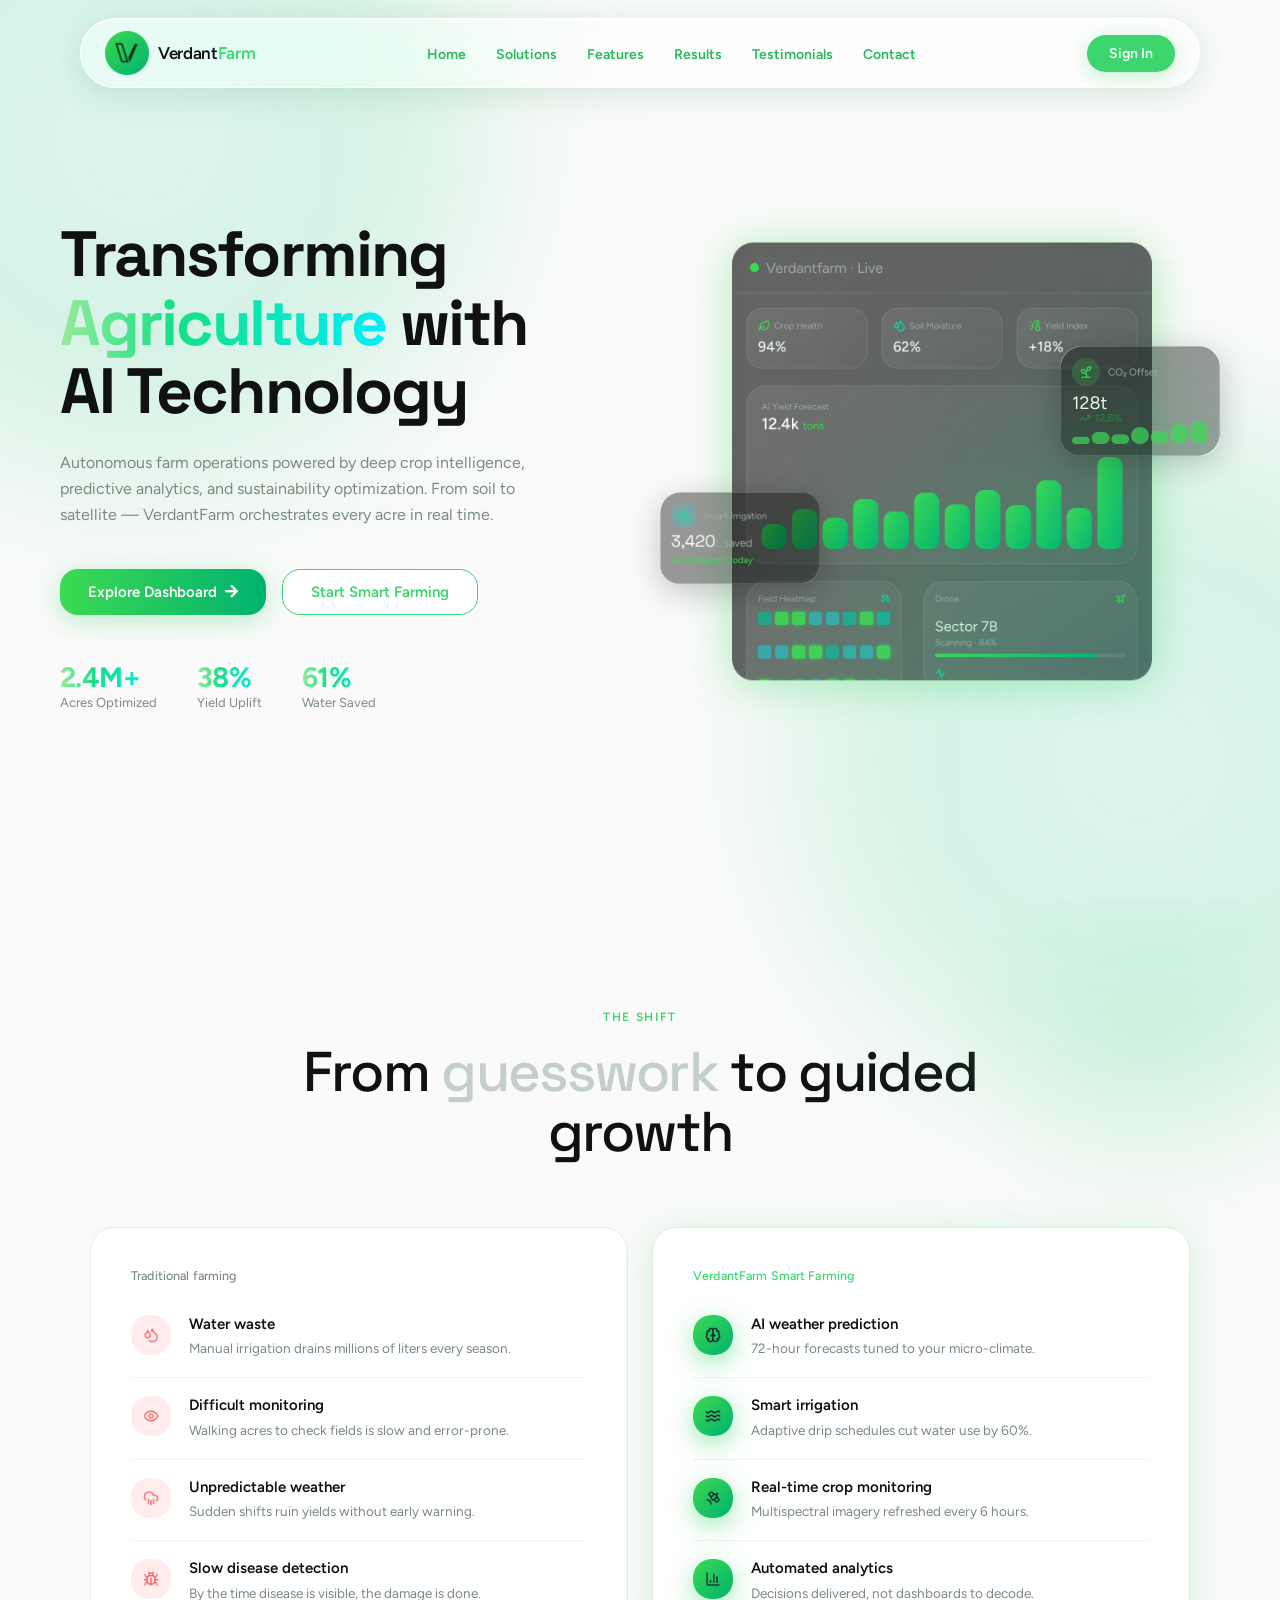
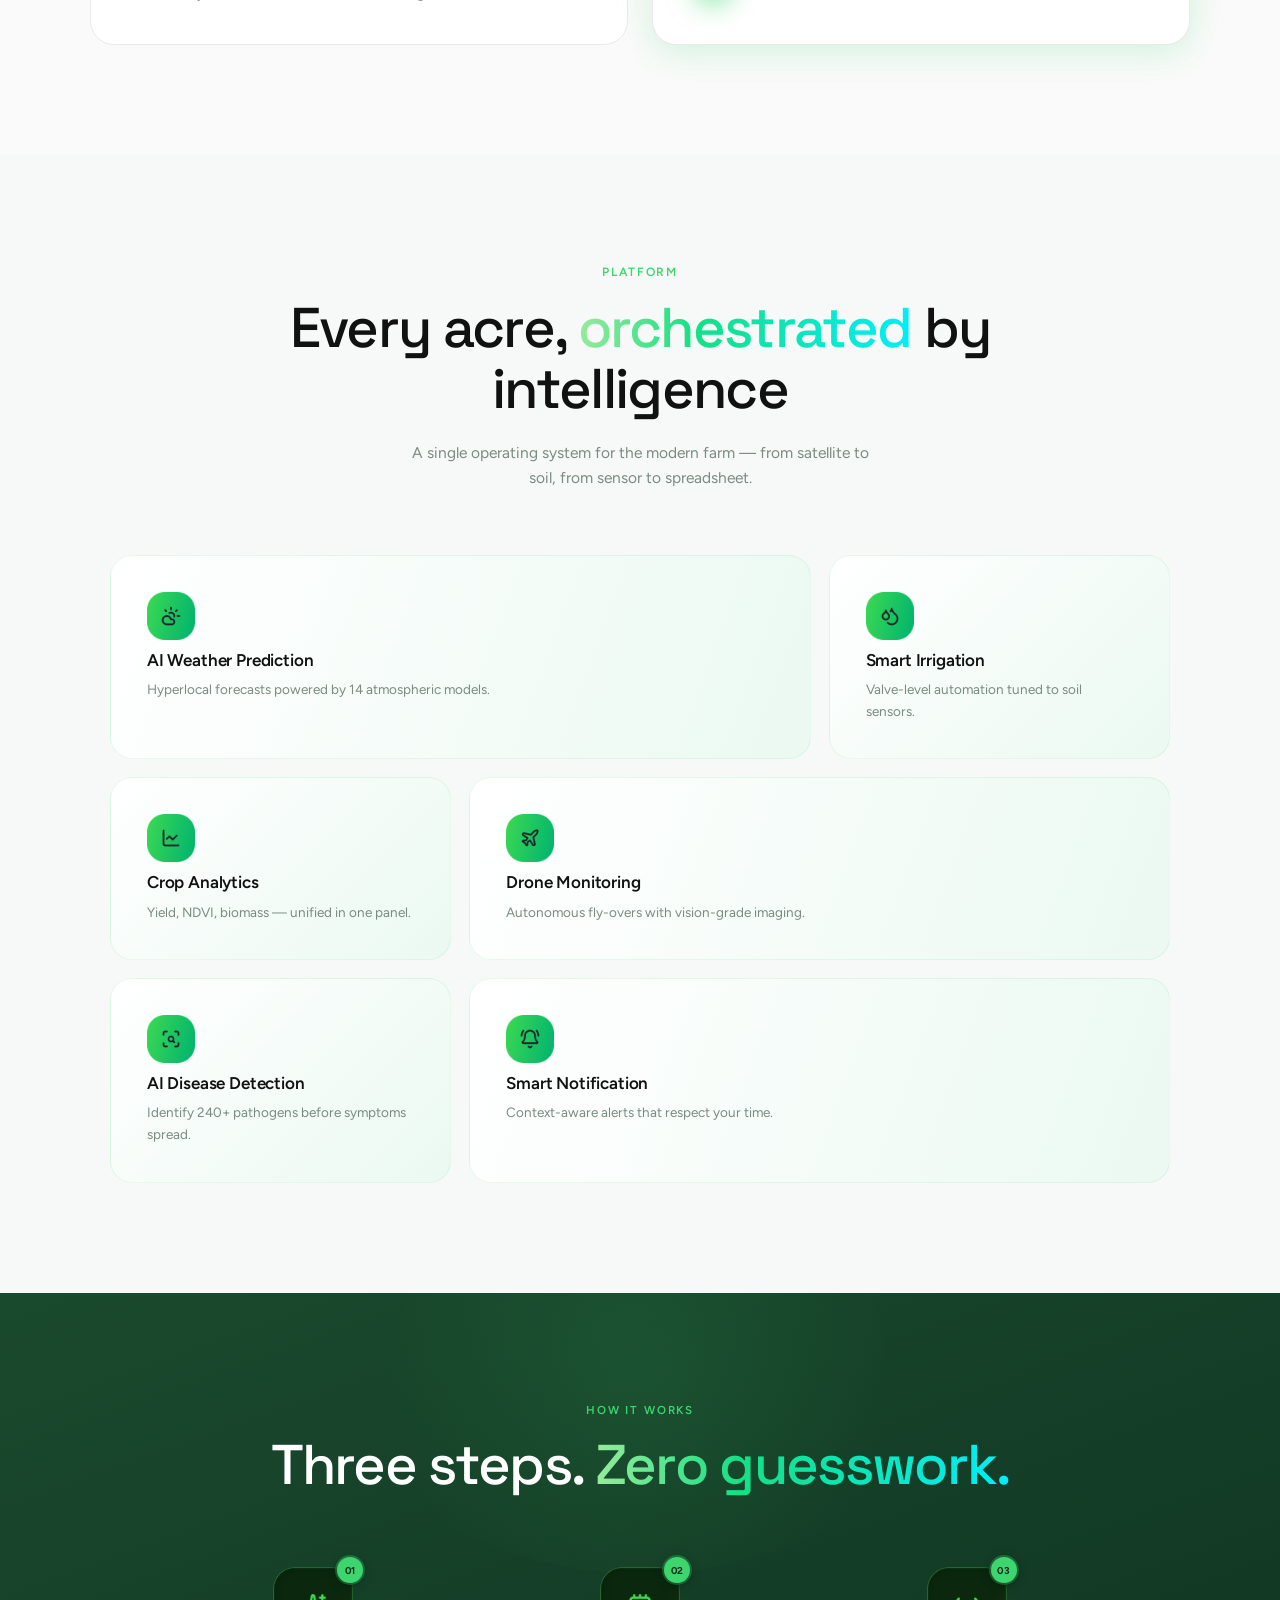
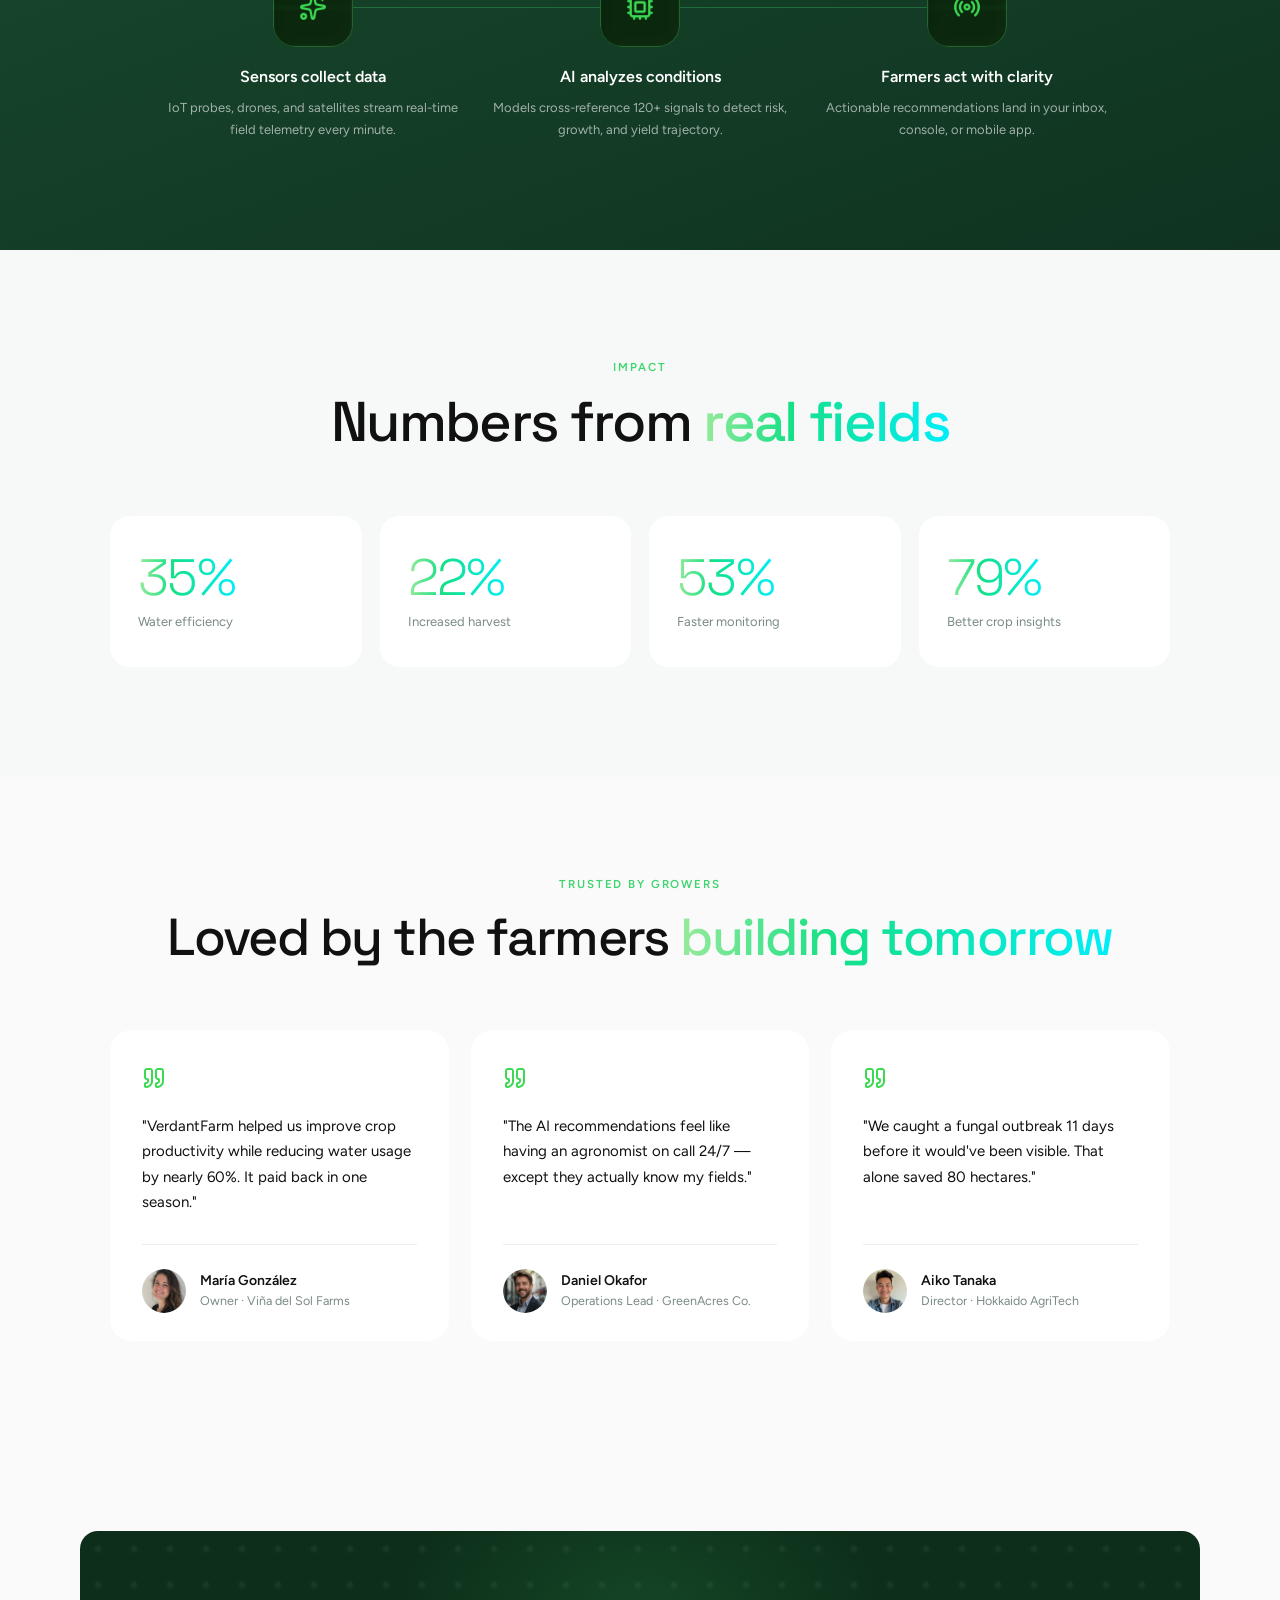
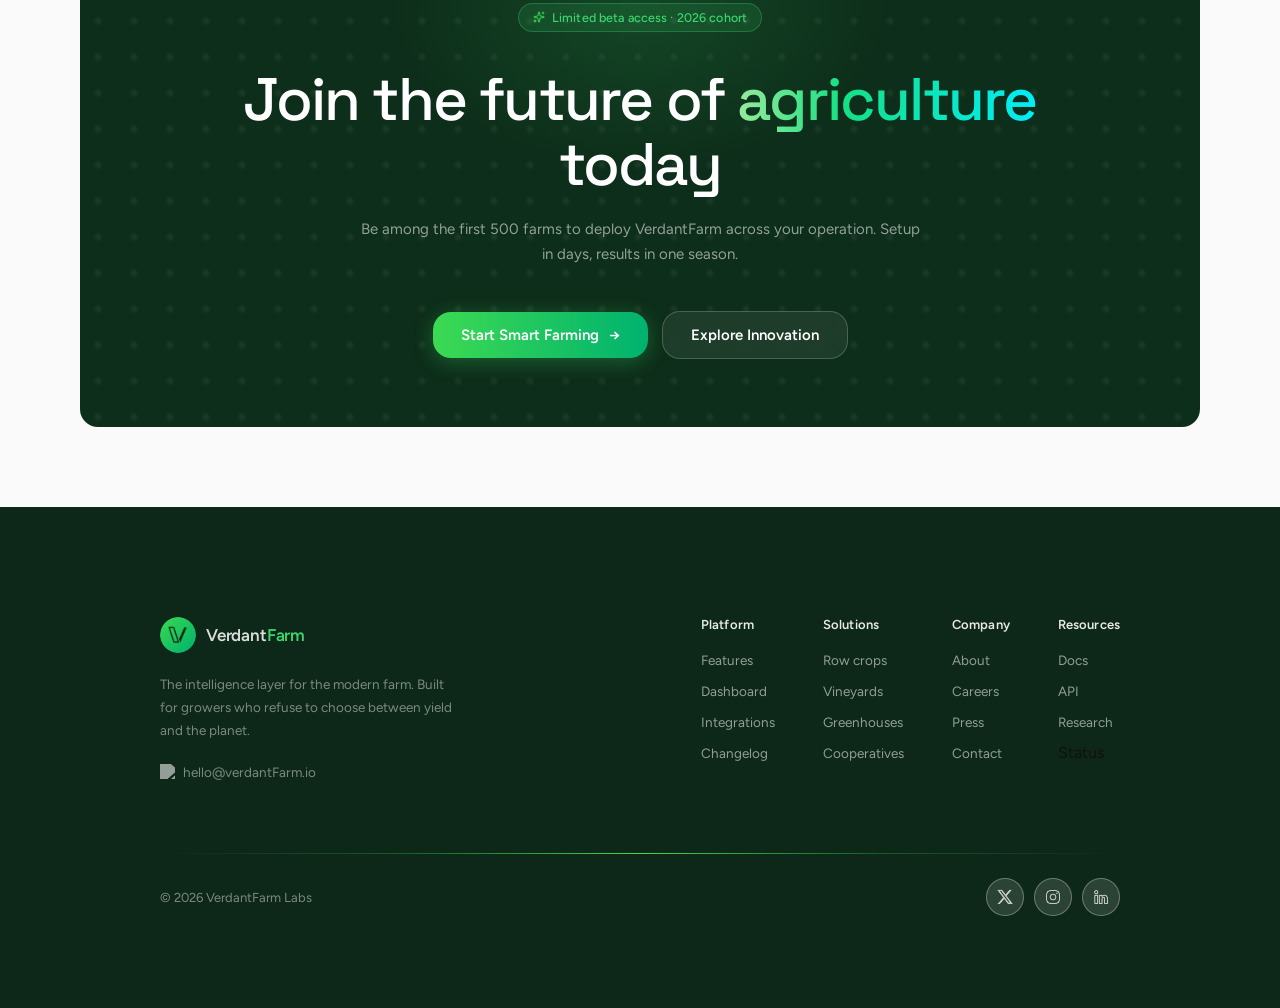
==== commit 2dbc4464: "error" ====
--- a/index.html
+++ b/index.html
@@ -11,8 +11,7 @@
     <link rel="preconnect" href="https://fonts.gstatic.com" crossorigin />
     <link href="https://fonts.googleapis.com/css2?family=Space+Grotesk:wght@400;500;600;700&family=Figtree:wght@300;400;500;600&display=swap" rel="stylesheet" />
     <link rel="stylesheet" href="https://cdnjs.cloudflare.com/ajax/libs/font-awesome/5.15.1/css/all.min.css" />
-
-    <script src="https:
+    <script src="https://cdnjs.cloudflare.com/ajax/libs/jquery/3.5.1/jquery.min.js"></script>
 
     <link rel="stylesheet" href="css/style.css" />
   </head>
@@ -415,7 +414,6 @@
     <script>
       $(function () {
         var counted = false;
-
         $(window).on('scroll.navbar', function () {
           if ($(this).scrollTop() > 30) {
             $('#navbar').addClass('scrolled');
@@ -423,7 +421,6 @@
             $('#navbar').removeClass('scrolled');
           }
         });
-
         var sections = [];
         $('.nav-link').each(function () {
           var id = $(this).data('section');
@@ -431,7 +428,7 @@
         });
 
         function setActive(id) {
-          $('.nav-link').removeClass('active');
+          // $('.nav-link').removeClass('active');
           $('.nav-link[data-section="' + id + '"]').addClass('active');
         }
 
@@ -466,6 +463,7 @@
             e.preventDefault();
             var offset = $(target).offset().top - 90;
             $('html, body').animate({ scrollTop: offset }, 500, 'swing');
+            // Tutup mobile menu
             $('#hamburger').removeClass('open').attr('aria-expanded', false);
             $('#mobile-menu').removeClass('open');
             $('body').css('overflow', '');
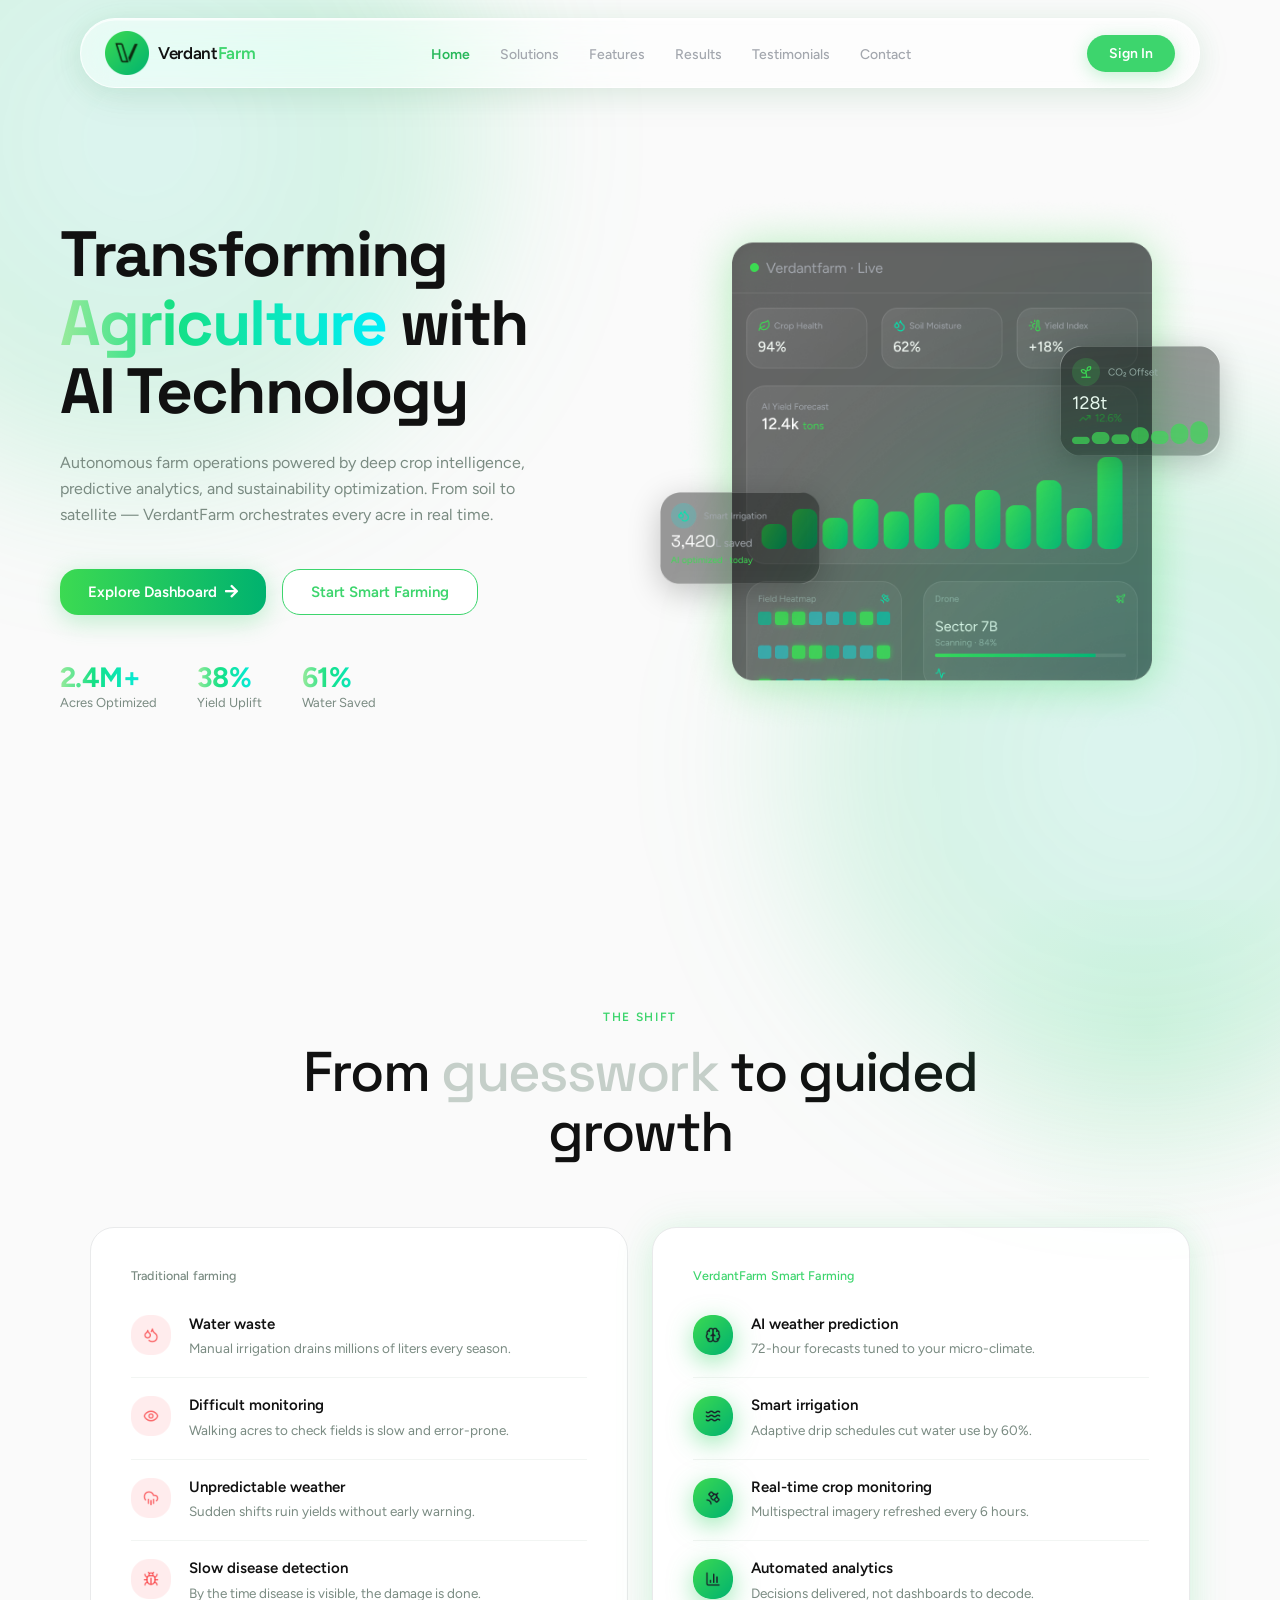
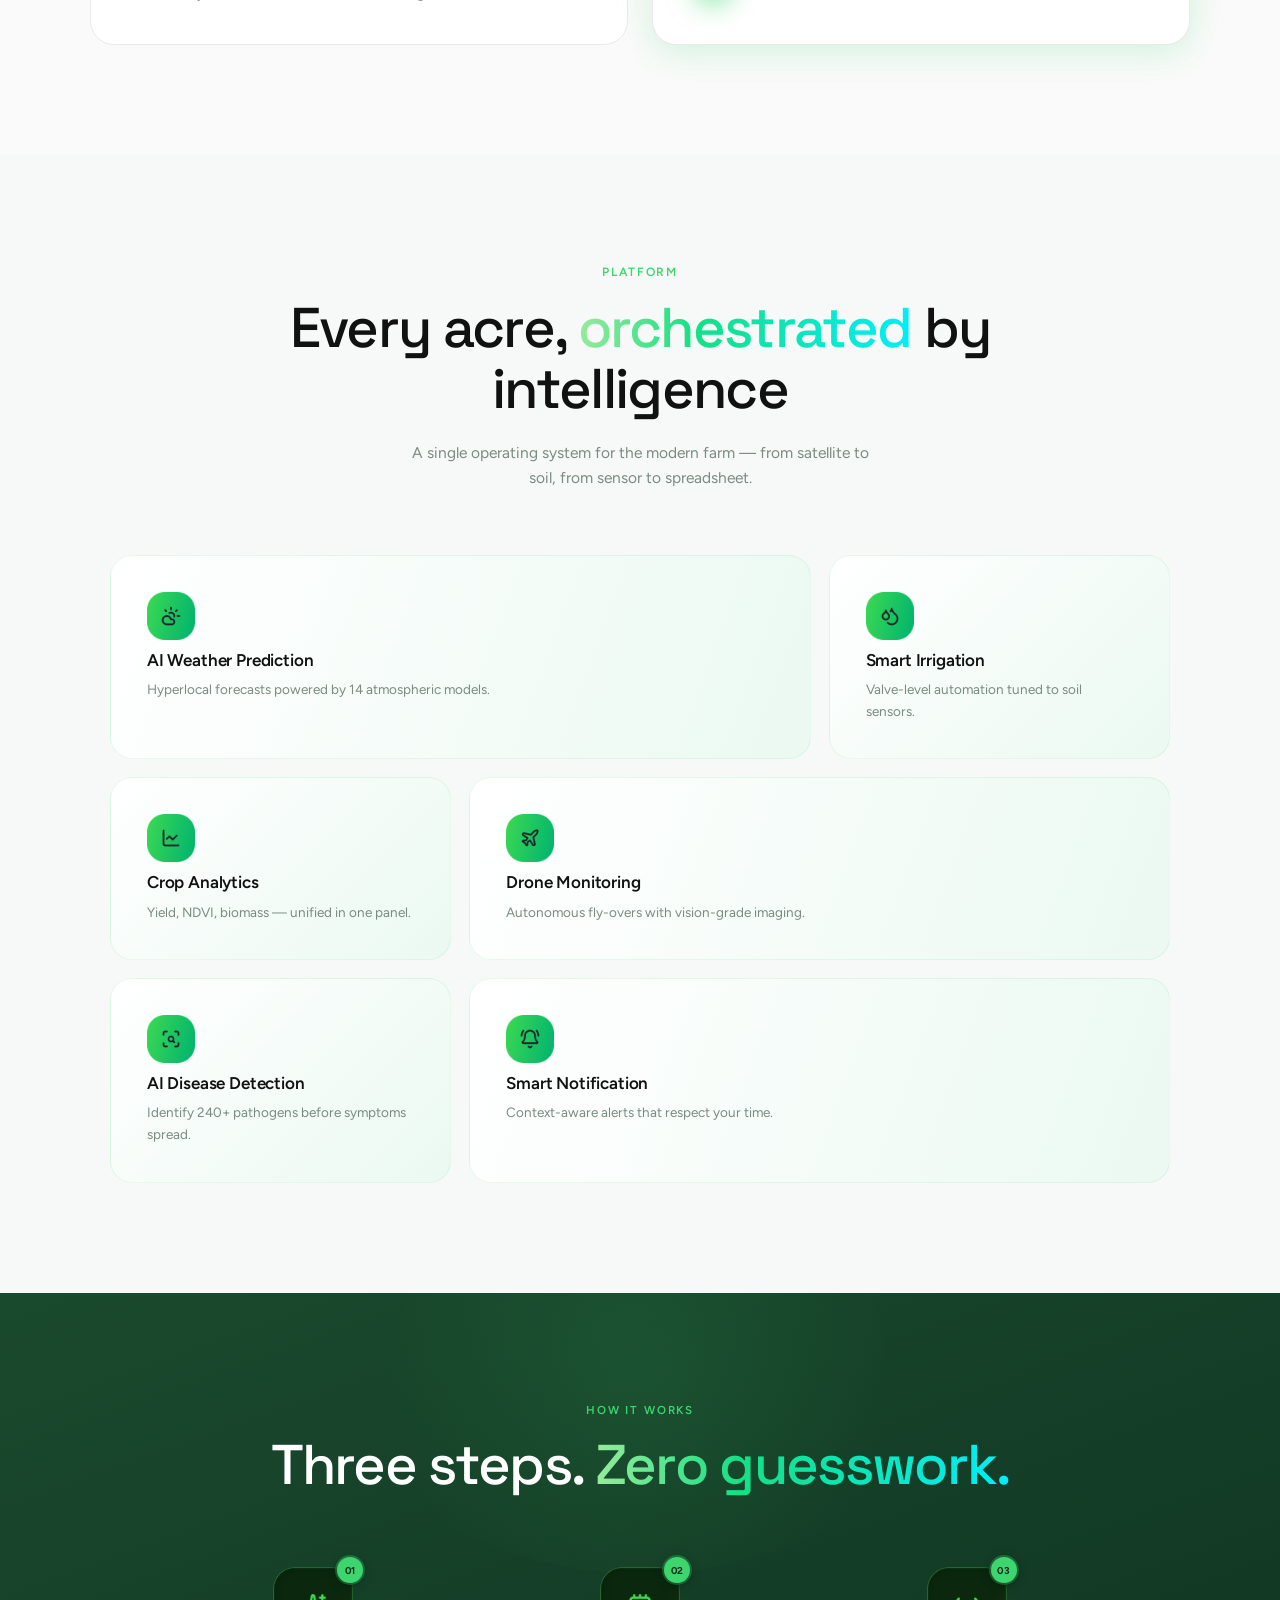
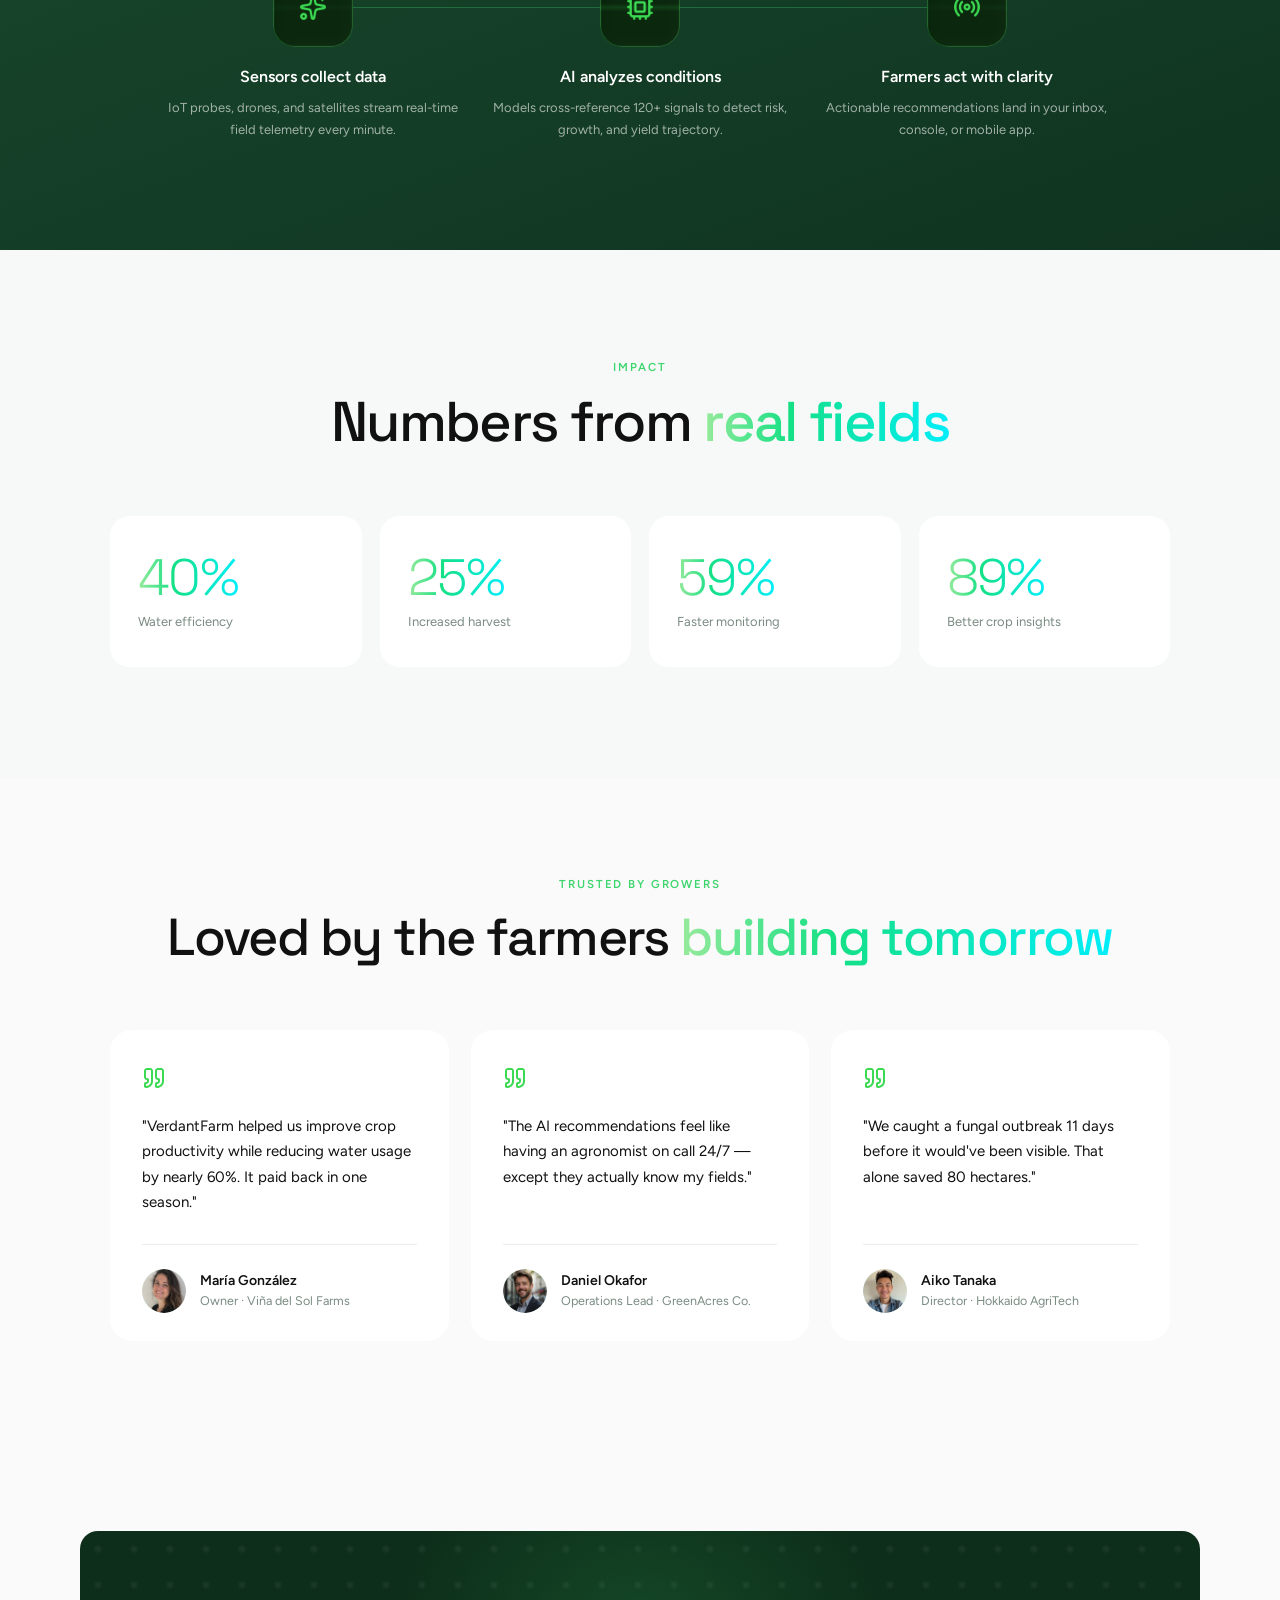
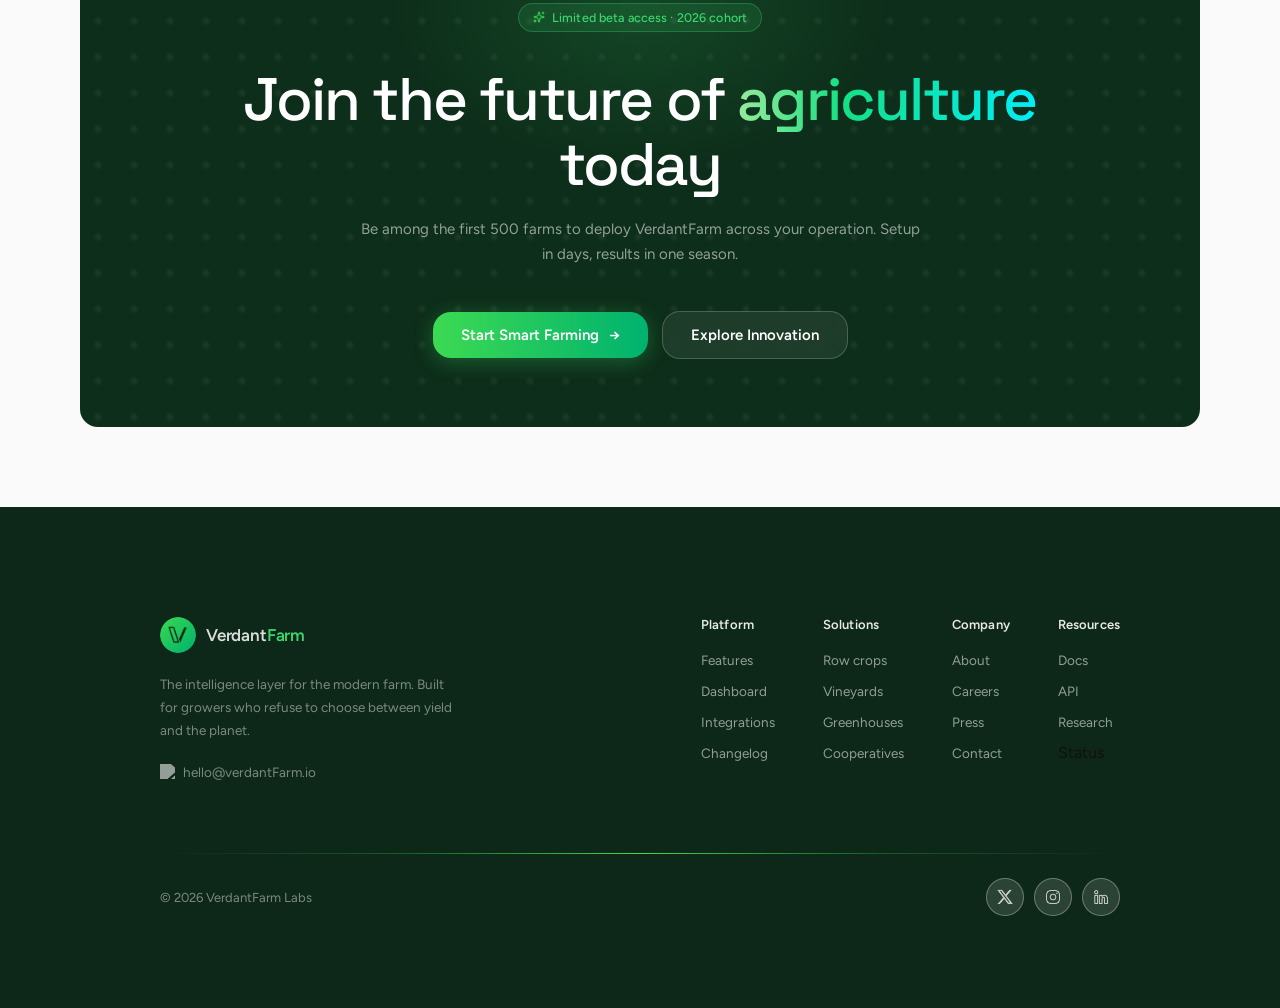
==== commit aad670b5: "bug-clear" ====
--- a/index.html
+++ b/index.html
@@ -428,7 +428,7 @@
         });
 
         function setActive(id) {
-          // $('.nav-link').removeClass('active');
+          $('.nav-link').removeClass('active');
           $('.nav-link[data-section="' + id + '"]').addClass('active');
         }
 
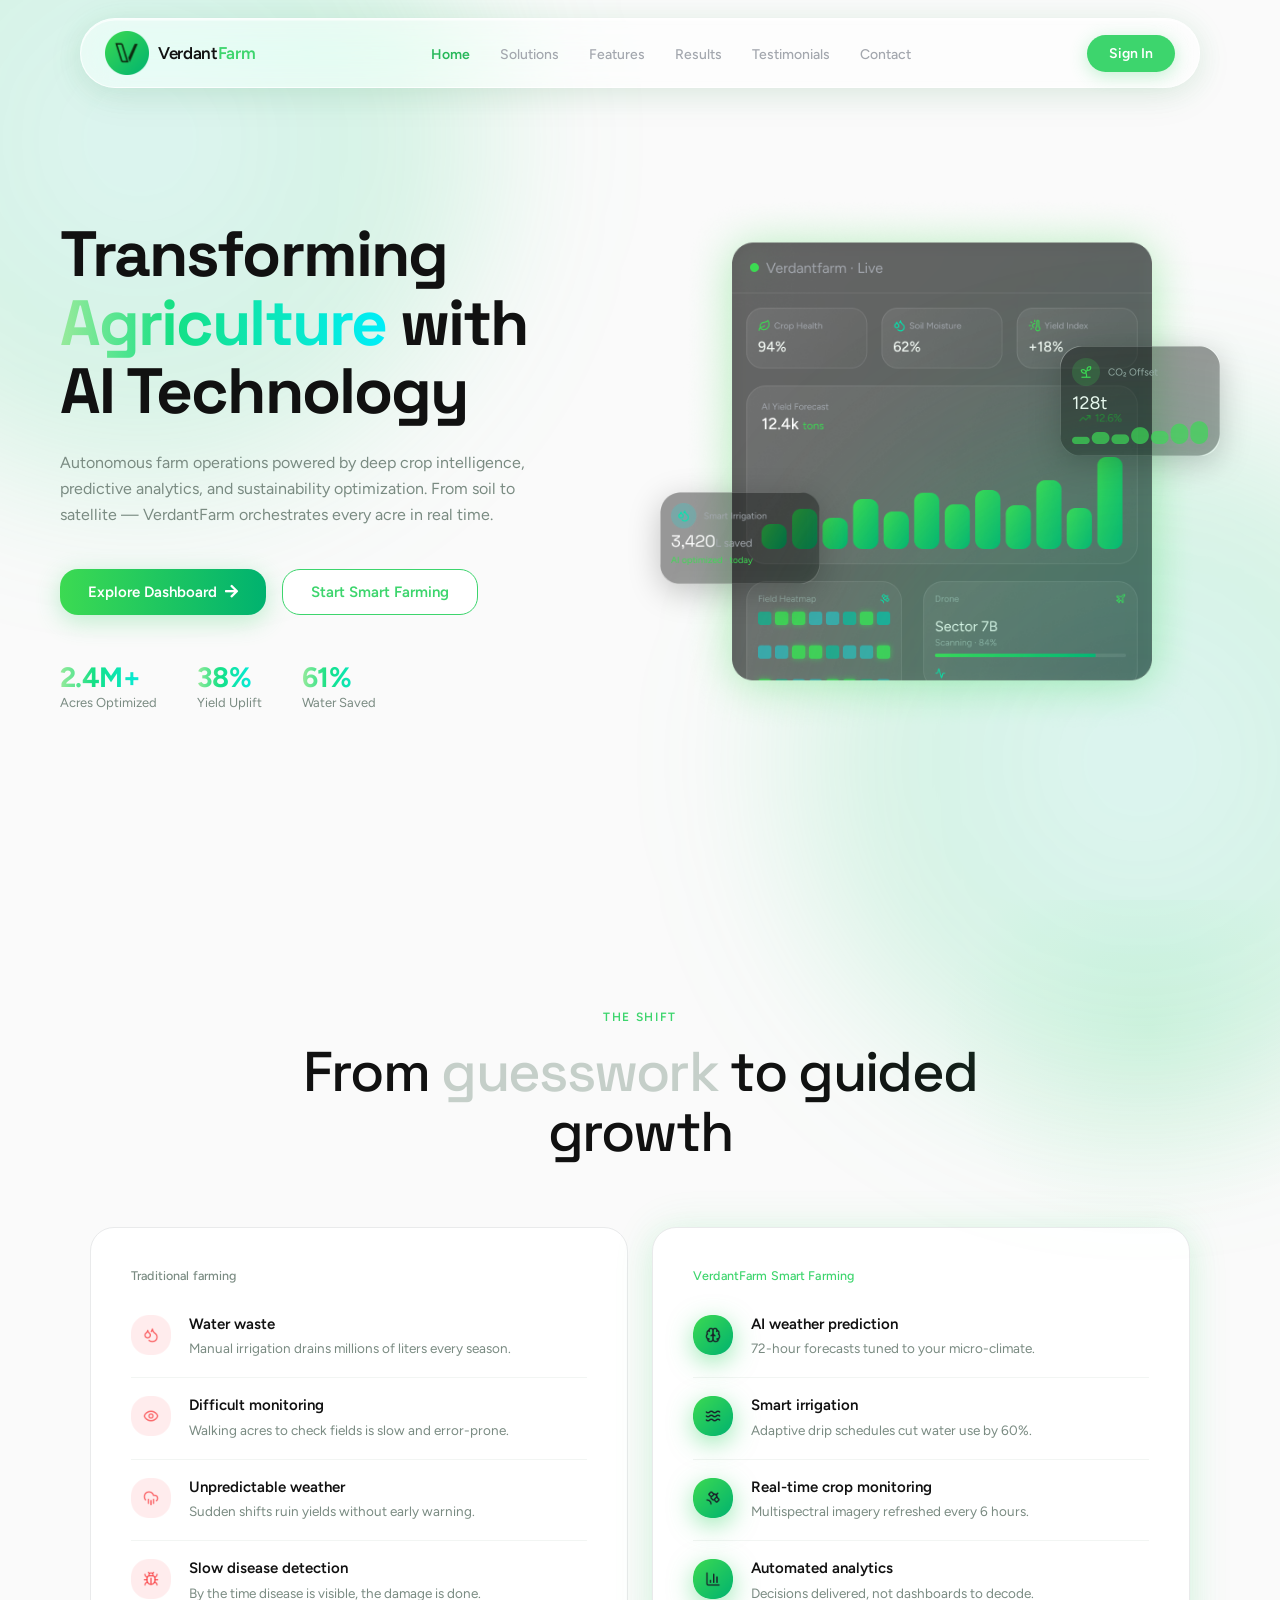
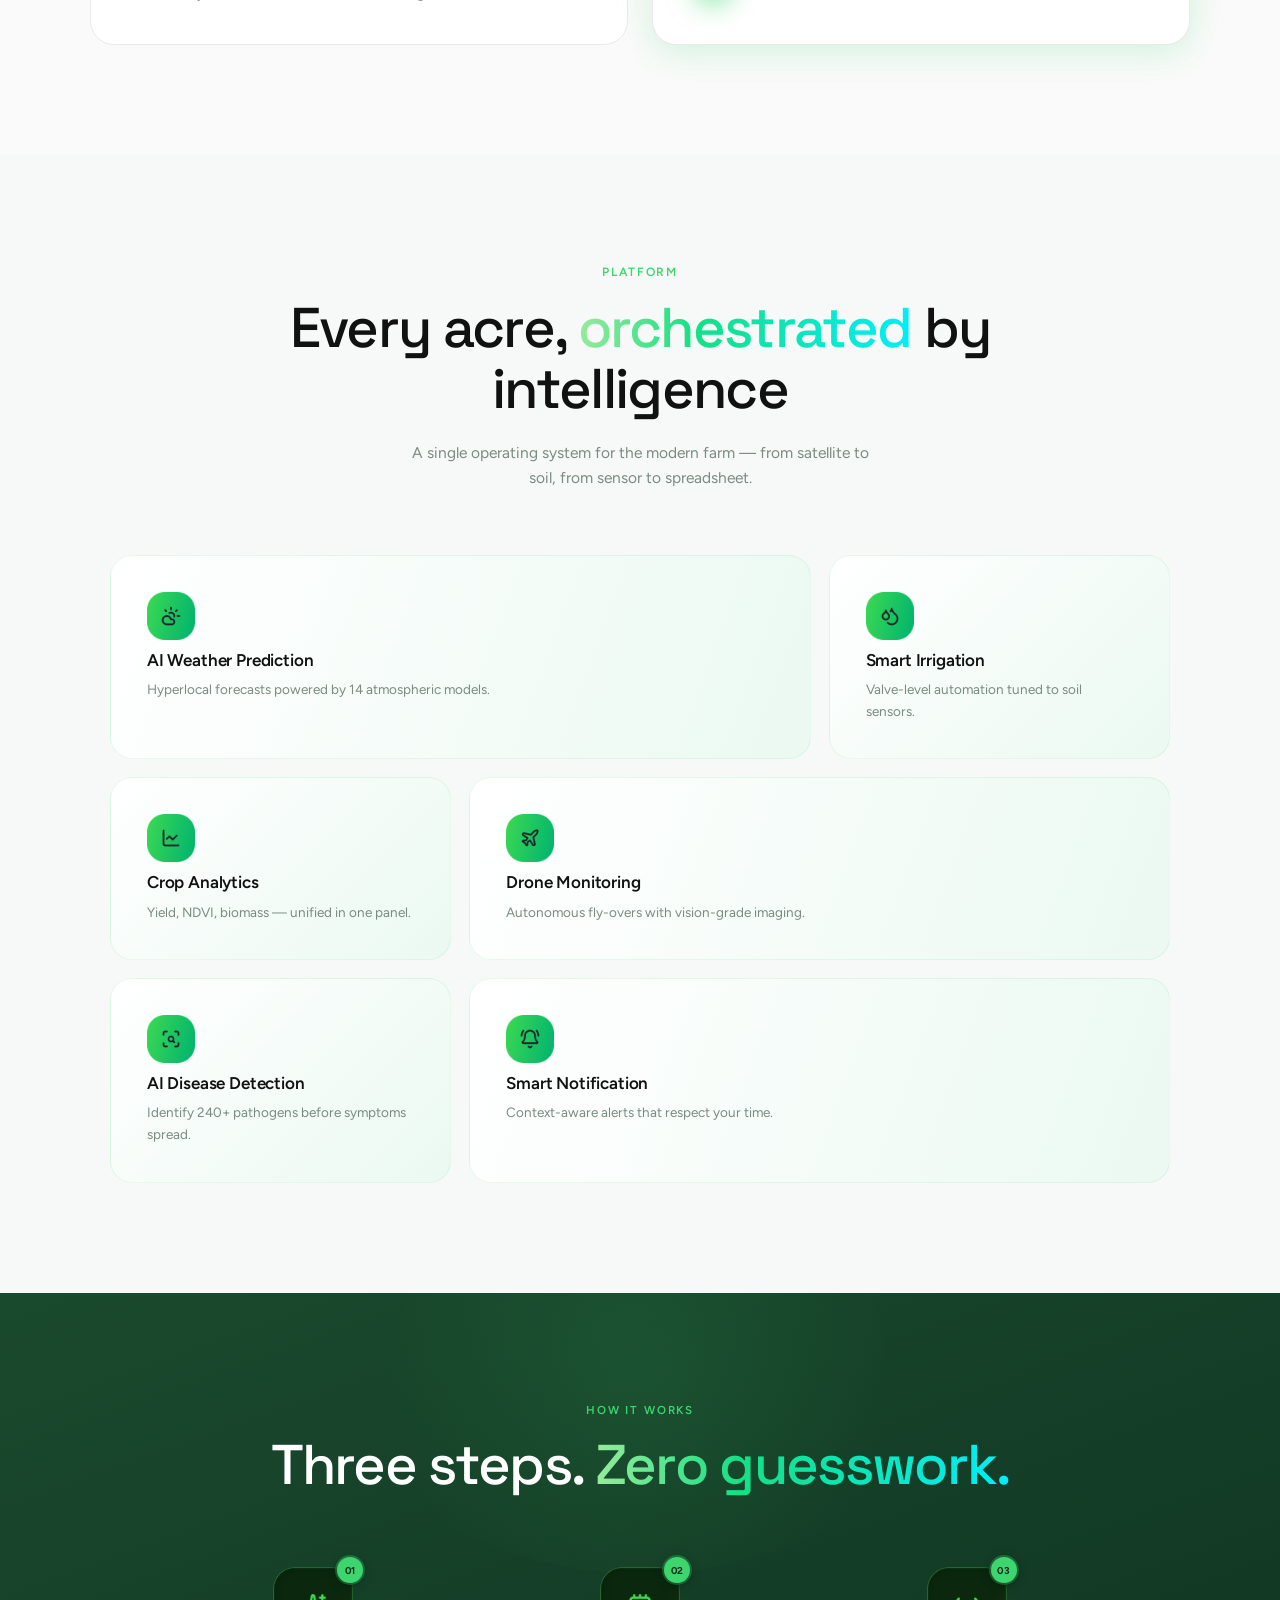
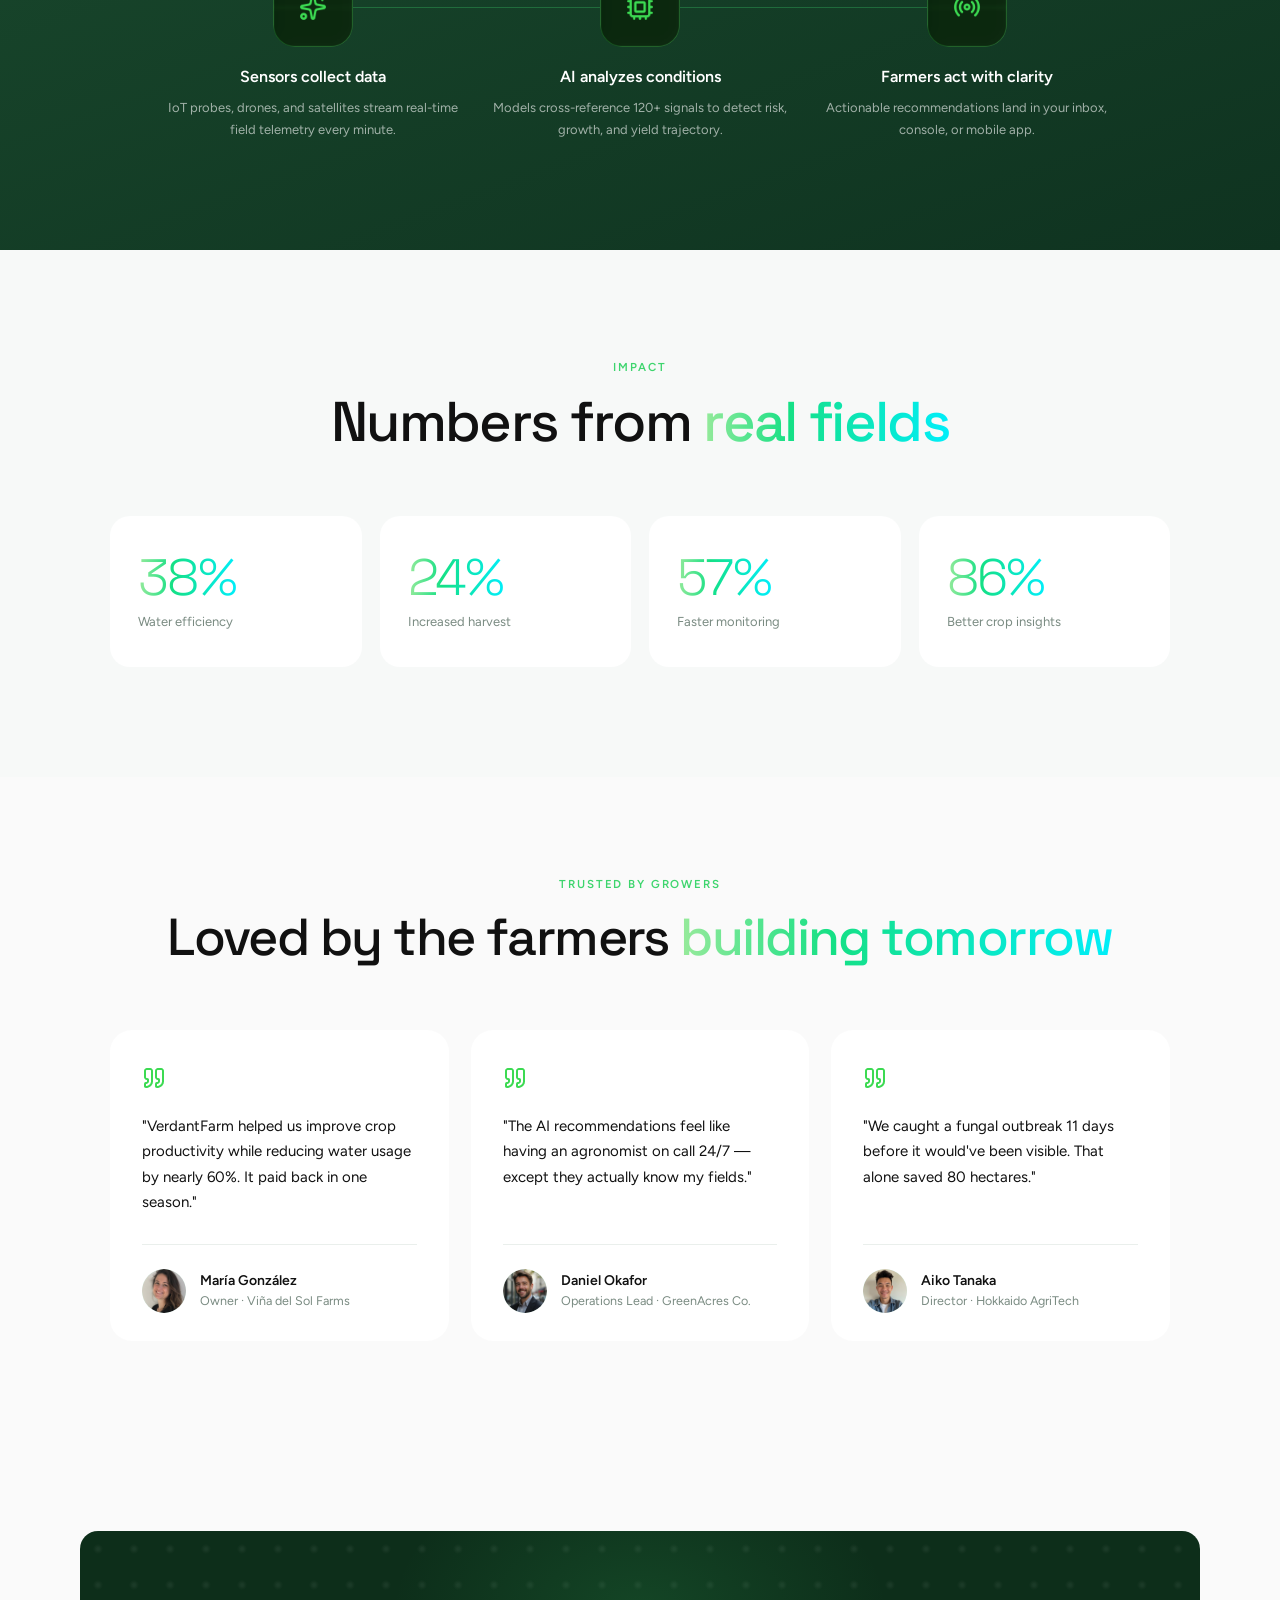
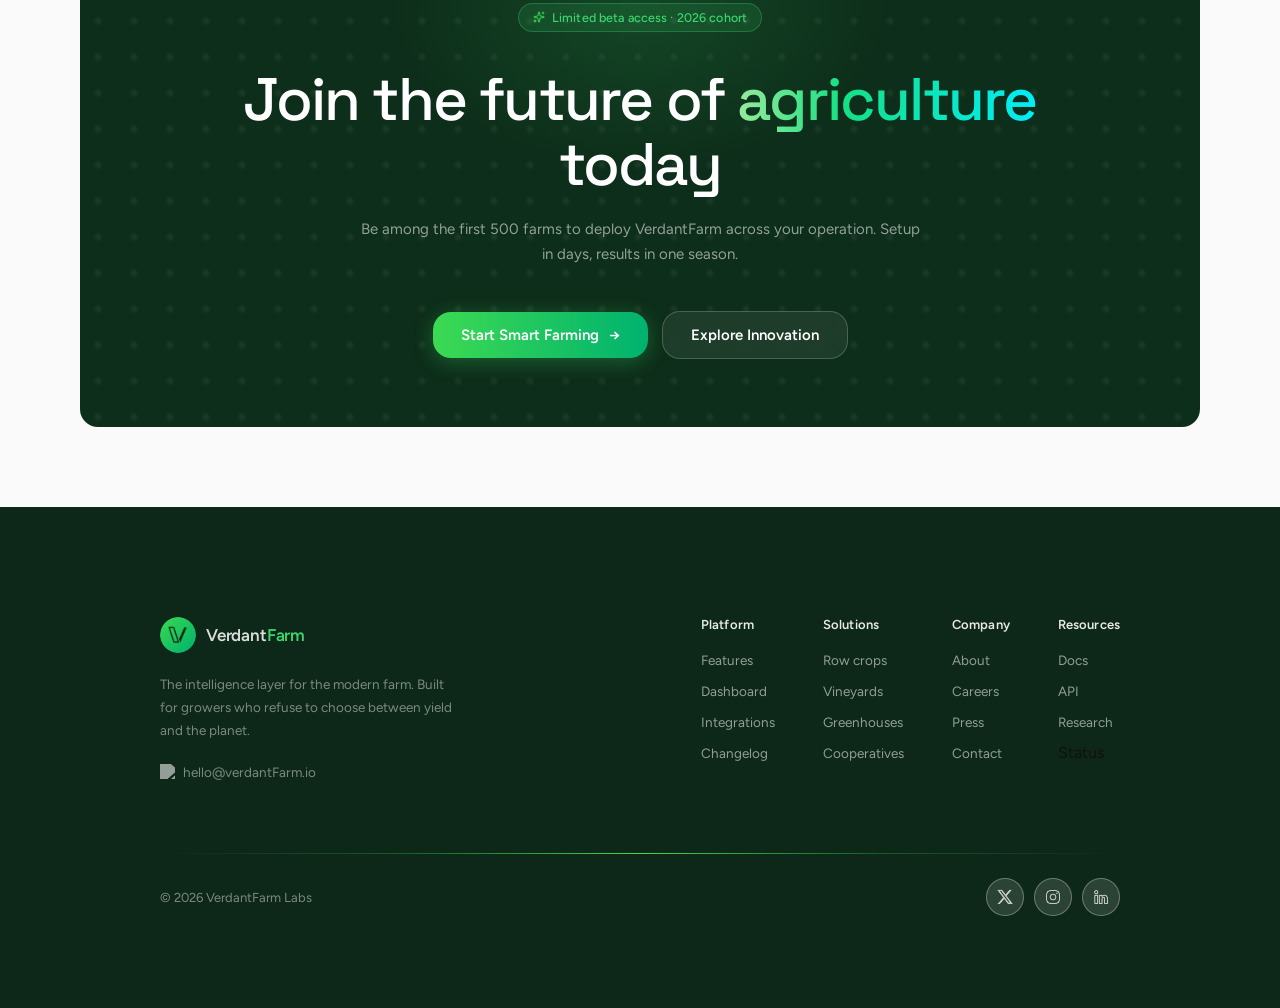
==== commit 763ffbeb: "tes" ====
--- a/index.html
+++ b/index.html
@@ -504,4 +504,4 @@
       });
     </script>
   </body>
-</html>+</html> 
--- a/css/style.css
+++ b/css/style.css
@@ -1326,7 +1326,7 @@
   .card { padding: 32px 28px; }
 
   .bento-grid { grid-template-columns: 1fr 1fr; }
-  .bento-card.wide { grid-column: span 2; }
+  .bento-card.wide { grid-column: span 1; }
 
   .steps-row { flex-direction: column; align-items: center; gap: 40px; }
   .steps-row::before { display: none; }
